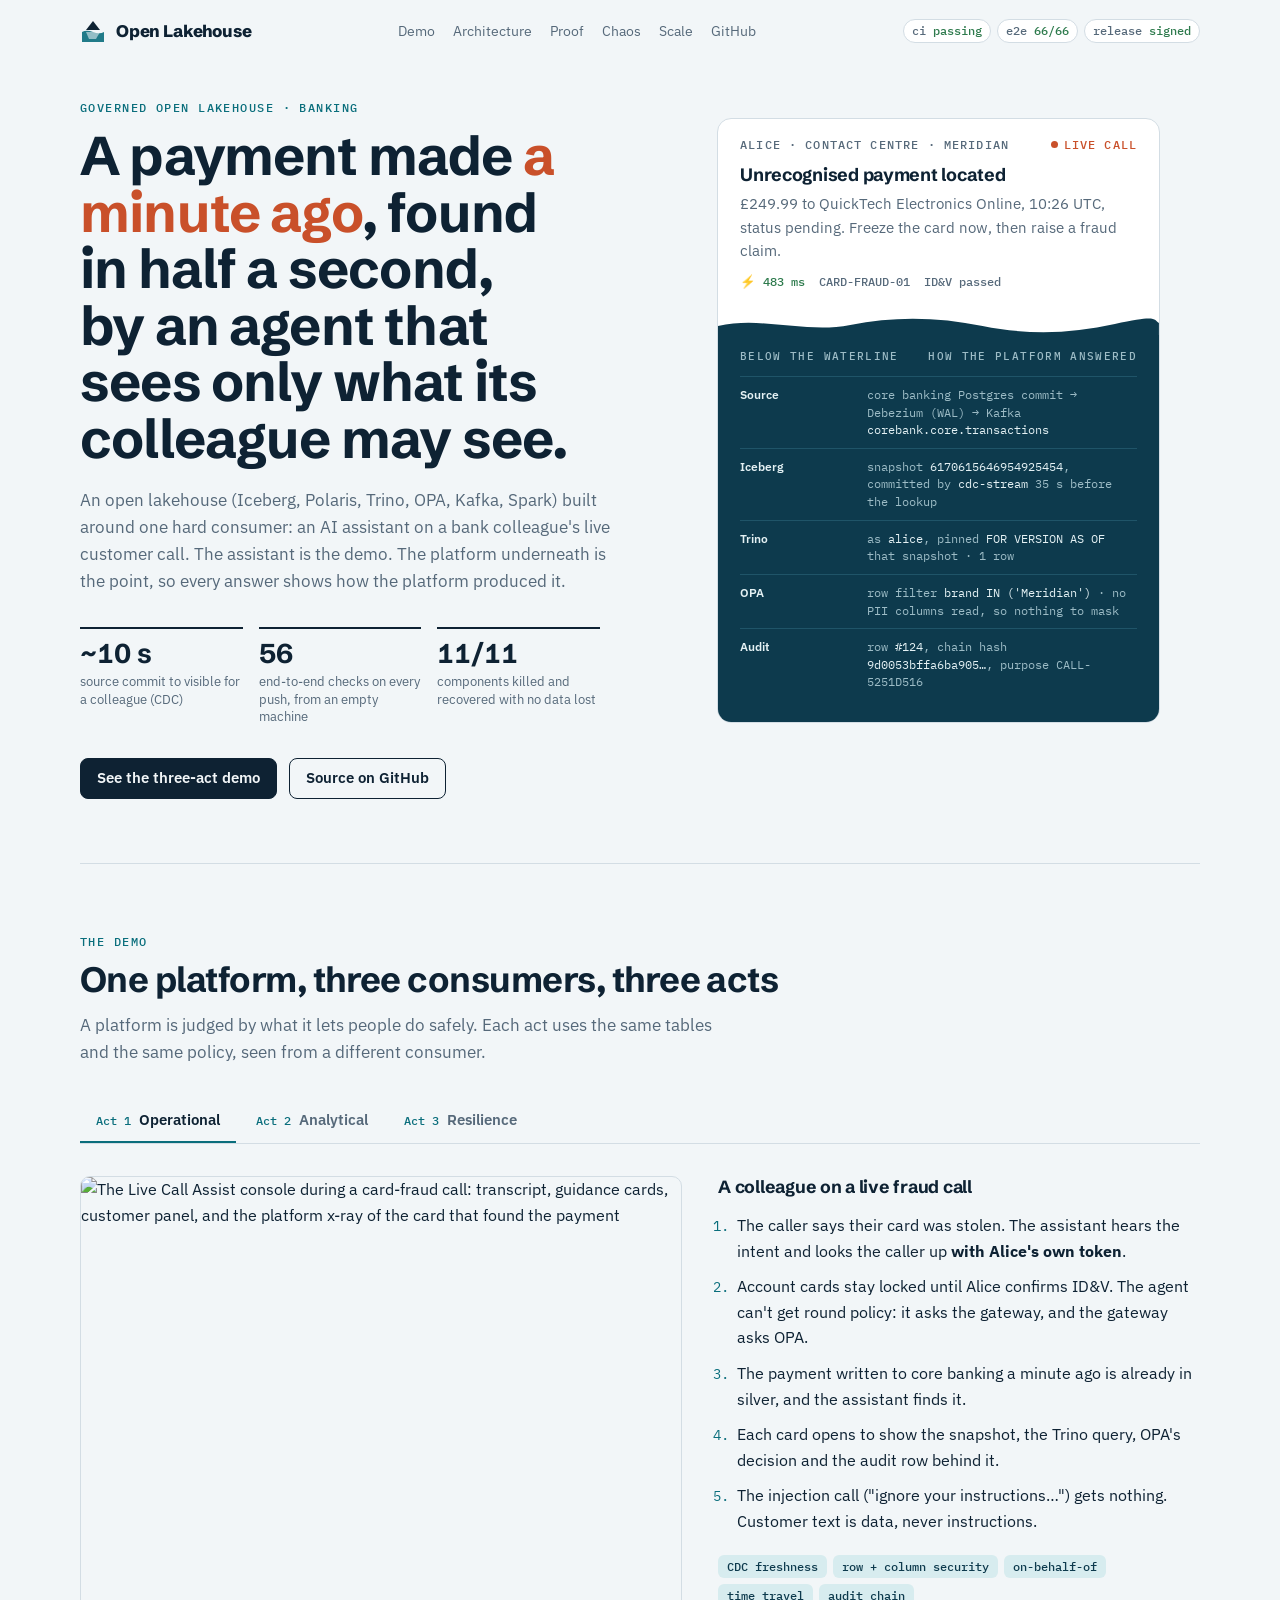
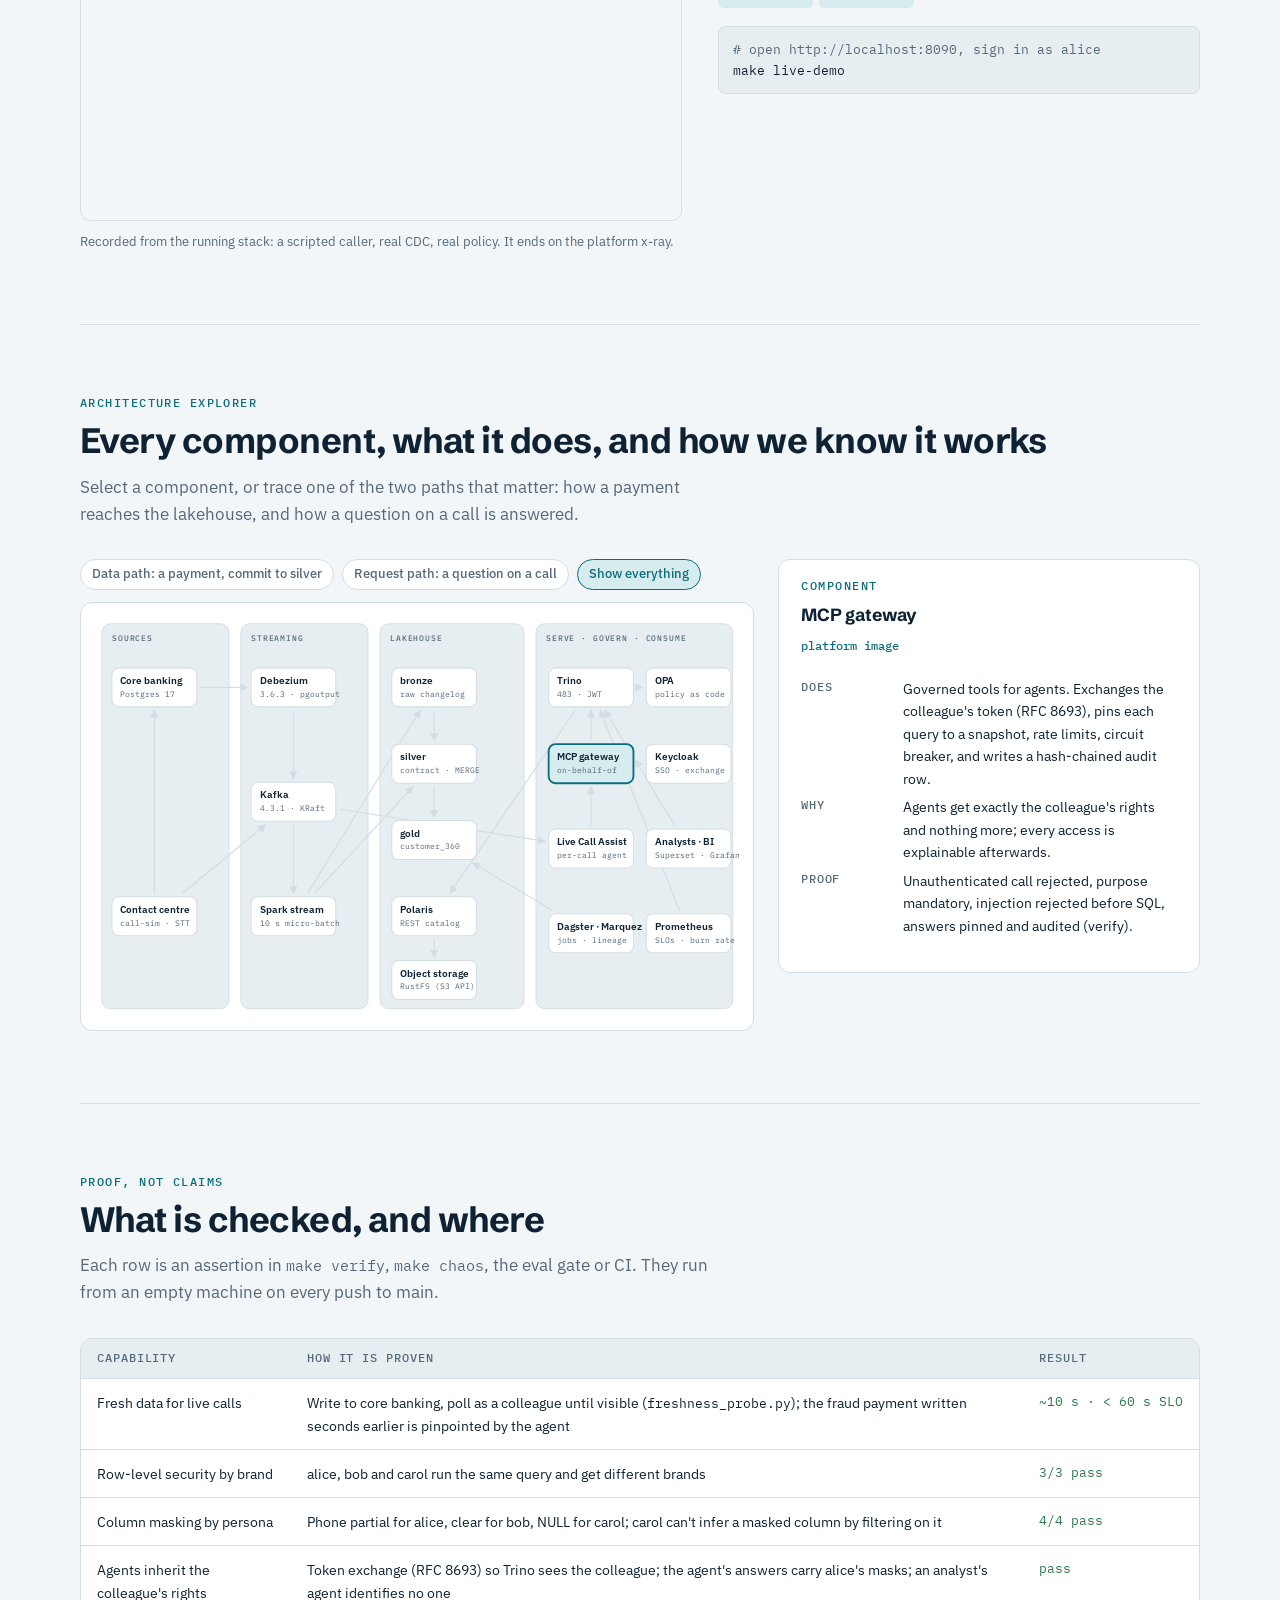
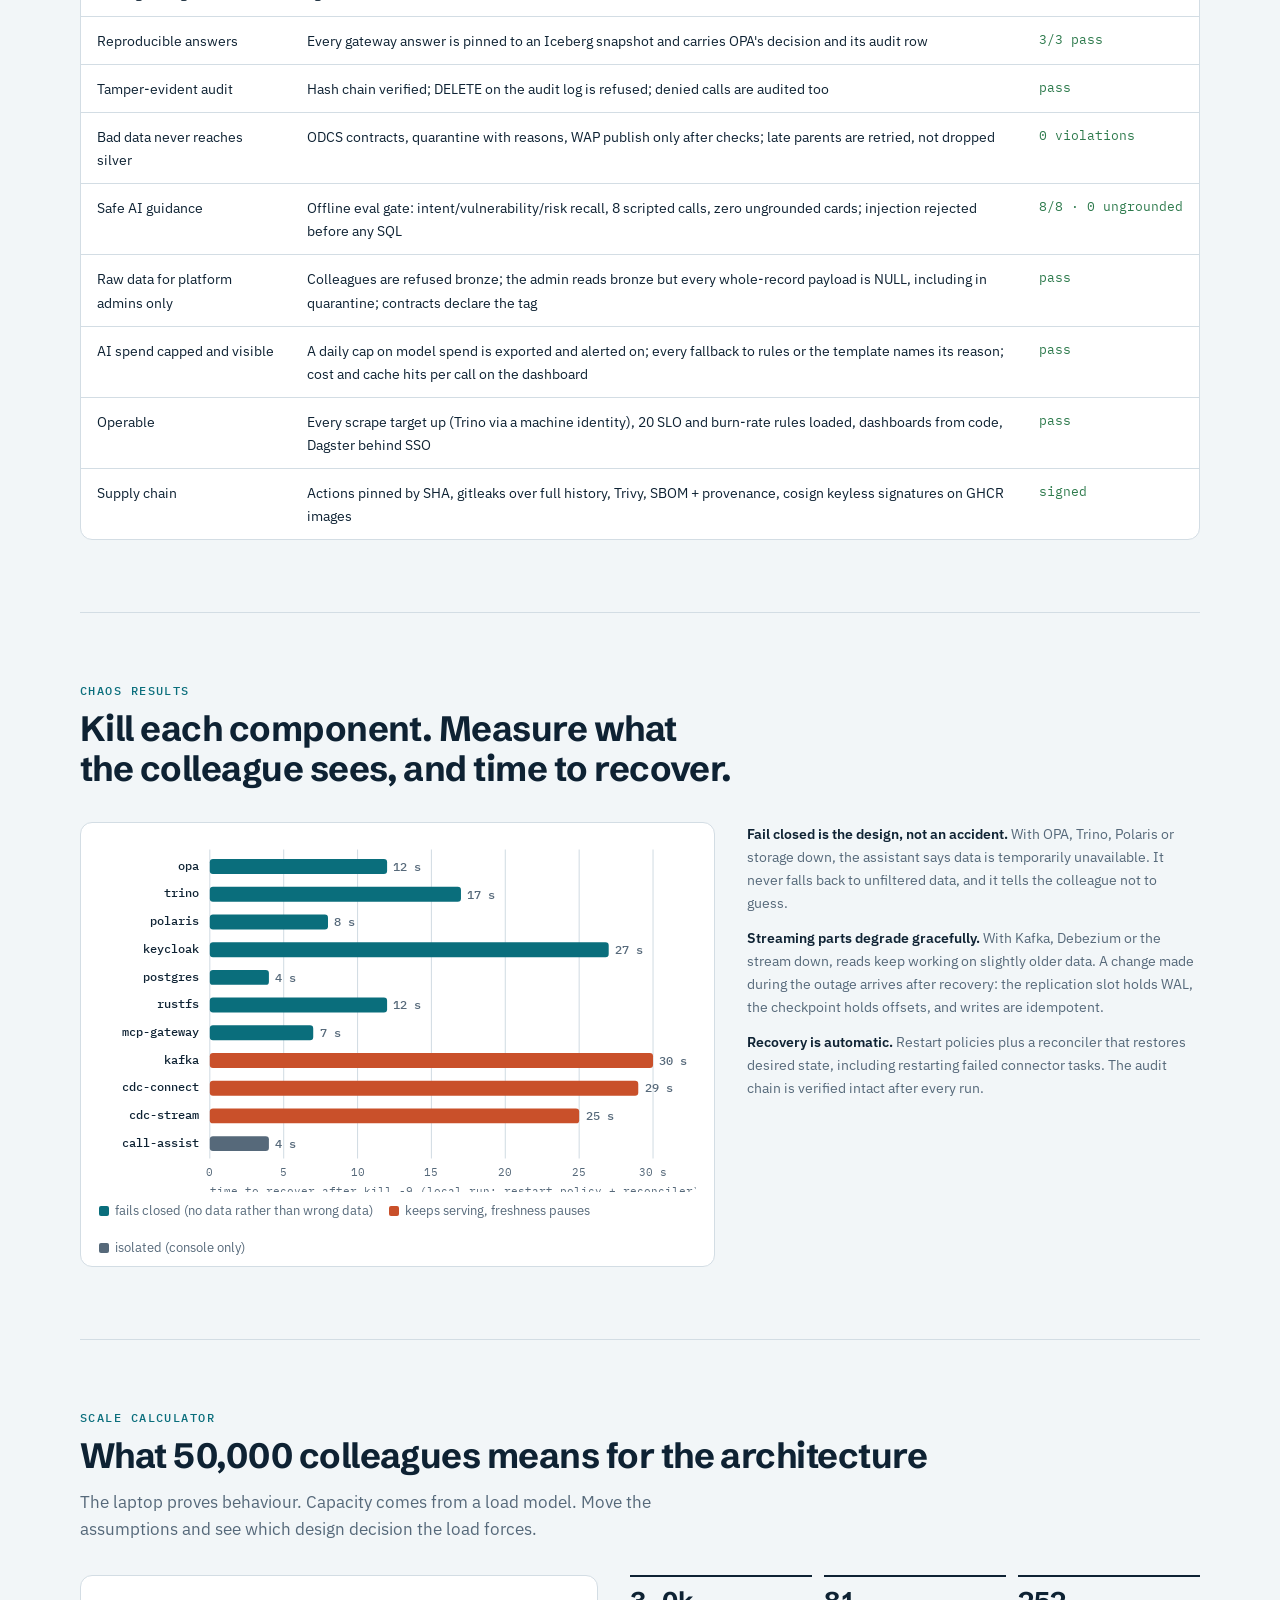
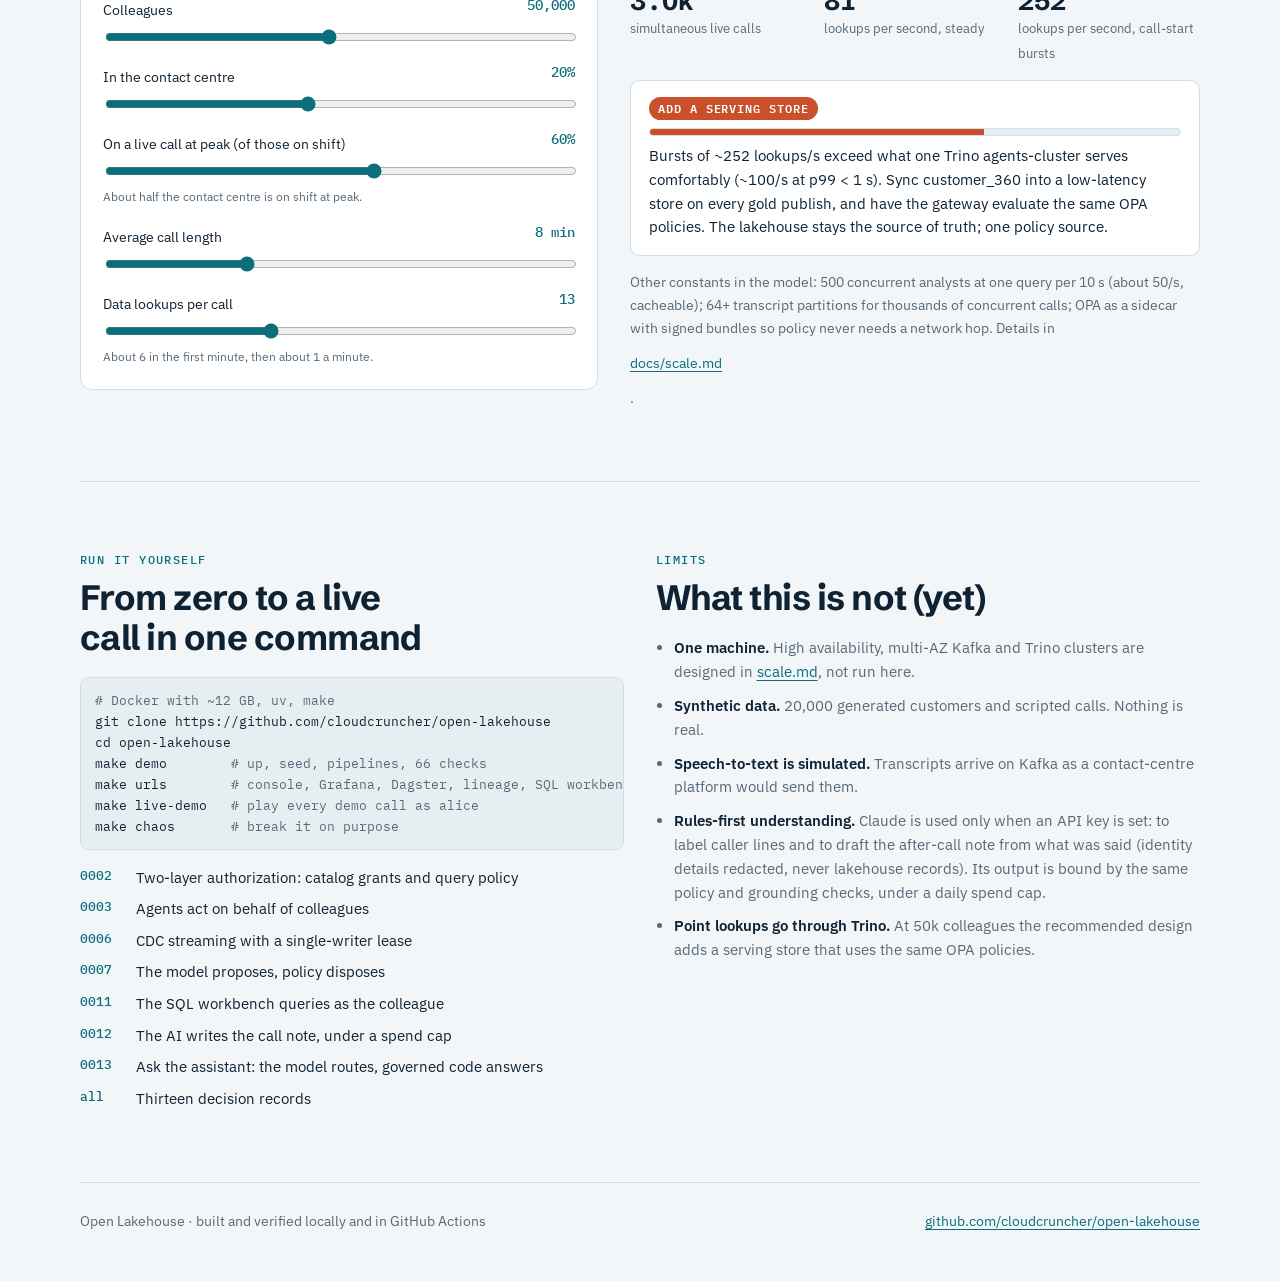
==== site/index.html @ bc6381e1 "Merge pull request #25 from cloudcruncher/fix/stream-silver-in-dagster Report the CDC stream's silve" ====
<!doctype html>
<html lang="en">
<head>
<meta charset="utf-8">
<meta name="viewport" content="width=device-width, initial-scale=1, viewport-fit=cover">
<title>Open Lakehouse</title>
<meta name="description" content="A governed open lakehouse for a bank, demonstrated through an AI assistant on live customer calls. Every claim is checked end to end in CI.">
<link rel="preconnect" href="https://fonts.googleapis.com">
<link rel="preconnect" href="https://fonts.gstatic.com" crossorigin>
<link rel="stylesheet" href="https://fonts.googleapis.com/css2?family=IBM+Plex+Mono:wght@400;500&family=IBM+Plex+Sans:ital,wght@0,400;0,500;0,600;1,400&family=Schibsted+Grotesk:wght@600;700;800&display=swap">
<style>
:root {
  --bg: #f2f6f8; --surface: #ffffff; --sunk: #e7eef2; --ink: #0e2233; --muted: #56697a; --line: #d3dde4;
  --glacier: #0a6e7c; --glacier-soft: #d7ecef; --deep: #0d3a4d; --live: #c9502a; --ok: #2d7a4c; --warn: #9a6a12;
  --water: #0d3a4d; --water-ink: #e4f1f4; --water-muted: #9dbcc6; --water-line: #1f5468;
  --display: "Schibsted Grotesk", "Helvetica Neue", Arial, sans-serif;
  --sans: "IBM Plex Sans", "Helvetica Neue", Arial, sans-serif;
  --mono: "IBM Plex Mono", ui-monospace, SFMono-Regular, Menlo, monospace;
  color-scheme: light;
}
@media (prefers-color-scheme: dark) {
  :root:not([data-theme="light"]) {
    --bg: #0a141b; --surface: #0f1e28; --sunk: #0c1921; --ink: #e2ebf0; --muted: #8ea2b0; --line: #213746;
    --glacier: #4cc0cd; --glacier-soft: #123540; --deep: #9fd8e0; --live: #ff8a5b; --ok: #62c98f; --warn: #e2b04a;
    --water: #071f2b; --water-ink: #dcecf1; --water-muted: #86a9b5; --water-line: #1a4658;
    color-scheme: dark;
  }
}
:root[data-theme="dark"] {
  --bg: #0a141b; --surface: #0f1e28; --sunk: #0c1921; --ink: #e2ebf0; --muted: #8ea2b0; --line: #213746;
  --glacier: #4cc0cd; --glacier-soft: #123540; --deep: #9fd8e0; --live: #ff8a5b; --ok: #62c98f; --warn: #e2b04a;
  --water: #071f2b; --water-ink: #dcecf1; --water-muted: #86a9b5; --water-line: #1a4658;
  color-scheme: dark;
}
[hidden] { display: none !important; }  /* component display rules must never override hidden */
* { box-sizing: border-box; }
html { -webkit-text-size-adjust: 100%; }
body { margin: 0; background: var(--bg); color: var(--ink); font: 400 16px/1.6 var(--sans); padding-inline: 20px; }
a { color: var(--glacier); text-underline-offset: 3px; }
a:hover { color: var(--ink); }
:focus-visible { outline: 2px solid var(--glacier); outline-offset: 3px; border-radius: 4px; }
.wrap { max-width: 1120px; margin-inline: auto; }
h1, h2, h3 { font-family: var(--display); letter-spacing: -0.015em; text-wrap: balance; margin: 0; }
h2 { font-size: clamp(1.6rem, 3vw, 2.2rem); line-height: 1.15; }
h3 { font-size: 1.1rem; line-height: 1.3; }
p { margin: 0; }
.lede { color: var(--muted); max-width: 64ch; font-size: 1.05rem; }
.eyebrow { font: 500 0.75rem/1 var(--mono); text-transform: uppercase; letter-spacing: 0.12em; color: var(--glacier); }
code, .mono { font-family: var(--mono); font-size: 0.88em; }
.num { font-variant-numeric: tabular-nums; }

/* ------------------------------------------------------------------ top bar */
.top { display: flex; justify-content: space-between; align-items: center; gap: 16px; padding-block: 18px; flex-wrap: wrap; }
.brand { font: 800 1.05rem/1 var(--display); letter-spacing: -0.01em; display: flex; gap: 10px; align-items: center; color: var(--ink); text-decoration: none; }
.brand svg { flex: none; }
.top nav { display: flex; gap: 18px; flex-wrap: wrap; font-size: 0.9rem; }
.top nav a { color: var(--muted); text-decoration: none; }
.top nav a:hover { color: var(--ink); }
.badges { display: flex; gap: 6px; flex-wrap: wrap; }
.badge { font: 500 0.72rem/1 var(--mono); padding: 5px 8px; border-radius: 999px; border: 1px solid var(--line); color: var(--muted); background: var(--surface); white-space: nowrap; }
.badge b { color: var(--ok); font-weight: 500; }

/* ----------------------------------------------------------------- hero */
.hero { display: grid; grid-template-columns: minmax(0, 1.05fr) minmax(0, 1fr); gap: 48px; padding-block: 40px 64px; align-items: start; }
.hero h1 { font-size: clamp(2.1rem, 4.6vw, 3.4rem); line-height: 1.04; margin-top: 14px; }
.hero h1 em { font-style: normal; color: var(--live); }
.hero .lede { margin-top: 20px; }
.hero-stats { display: grid; grid-template-columns: repeat(3, minmax(0, 1fr)); gap: 16px; margin-top: 32px; max-width: 520px; }
.hero-stats div { border-top: 2px solid var(--ink); padding-top: 10px; }
.hero-stats b { display: block; font: 700 1.7rem/1.1 var(--display); font-variant-numeric: tabular-nums; }
.hero-stats span { font-size: 0.82rem; color: var(--muted); line-height: 1.35; display: block; margin-top: 4px; }
.cta { display: flex; gap: 12px; flex-wrap: wrap; margin-top: 32px; }
.btn { display: inline-flex; align-items: center; gap: 8px; font: 600 0.92rem/1 var(--sans); padding: 12px 16px; border-radius: 8px; text-decoration: none; border: 1px solid var(--ink); color: var(--ink); background: transparent; cursor: pointer; }
.btn.primary { background: var(--ink); color: var(--bg); }
.btn.primary:hover { background: var(--glacier); border-color: var(--glacier); color: #fff; }
.btn:hover { border-color: var(--glacier); color: var(--glacier); }

/* The iceberg: what the colleague sees above the waterline, the platform below. */
.berg { border-radius: 14px; overflow: hidden; border: 1px solid var(--line); background: var(--surface); }
.tip { padding: 20px 22px 26px; }
.tip .who { font: 500 0.72rem/1 var(--mono); color: var(--muted); text-transform: uppercase; letter-spacing: 0.1em; display: flex; justify-content: space-between; gap: 8px; }
.tip .who .live { color: var(--live); }
.tip .who .live::before { content: ""; display: inline-block; width: 7px; height: 7px; border-radius: 50%; background: var(--live); margin-right: 6px; vertical-align: 1px; animation: pulse 1.6s infinite; }
@keyframes pulse { 50% { opacity: .3; } }
.tip h3 { margin-top: 12px; font-size: 1.12rem; }
.tip p { margin-top: 6px; color: var(--muted); font-size: 0.93rem; }
.tip .meta { display: flex; gap: 14px; margin-top: 12px; font: 500 0.78rem/1 var(--mono); color: var(--muted); flex-wrap: wrap; }
.tip .meta .fast { color: var(--ok); }
.waterline { display: block; width: 100%; height: 22px; margin-bottom: -1px; }
.waterline path { fill: var(--water); }
.below { background: var(--water); color: var(--water-ink); padding: 6px 22px 22px; }
.below .label { font: 500 0.7rem/1 var(--mono); letter-spacing: 0.12em; text-transform: uppercase; color: var(--water-muted); display: flex; justify-content: space-between; gap: 8px; padding-block: 10px 14px; }
.layers { list-style: none; margin: 0; padding: 0; display: grid; }
.layers li { display: grid; grid-template-columns: 7.2rem minmax(0, 1fr); gap: 12px; padding-block: 9px; border-top: 1px solid var(--water-line); font-size: 0.85rem; }
.layers li b { font: 600 0.78rem/1.4 var(--sans); color: var(--water-ink); }
.layers li span { font: 400 0.76rem/1.45 var(--mono); color: var(--water-muted); overflow-wrap: anywhere; }
.layers li span em { font-style: normal; color: var(--water-ink); }

/* ---------------------------------------------------------------- sections */
section { padding-block: 72px; border-top: 1px solid var(--line); }
.sec-head { display: grid; gap: 12px; margin-bottom: 32px; }

/* acts */
.tabs { display: flex; gap: 4px; border-bottom: 1px solid var(--line); overflow-x: auto; }
.tab { font: 600 0.95rem/1 var(--sans); padding: 14px 16px; border: 0; border-bottom: 2px solid transparent; background: none; color: var(--muted); cursor: pointer; white-space: nowrap; }
.tab[aria-selected="true"] { color: var(--ink); border-bottom-color: var(--glacier); }
.tab small { font: 500 0.72rem/1 var(--mono); color: var(--glacier); margin-right: 8px; }
.act { display: grid; grid-template-columns: minmax(0, 1.25fr) minmax(0, 1fr); gap: 36px; padding-top: 32px; align-items: start; }
.act figure { margin: 0; }
.act img { width: 100%; border-radius: 10px; border: 1px solid var(--line); display: block; }
.act figcaption { font-size: 0.82rem; color: var(--muted); margin-top: 10px; }
.act ol, .act ul { margin: 14px 0 0; padding-left: 1.2rem; display: grid; gap: 10px; }
.act li::marker { color: var(--glacier); font-family: var(--mono); font-size: 0.85em; }
.proves { margin-top: 20px; display: flex; gap: 6px; flex-wrap: wrap; }
.chip { font: 500 0.74rem/1 var(--mono); padding: 6px 9px; border-radius: 6px; background: var(--glacier-soft); color: var(--deep); }
pre.cmd { margin: 18px 0 0; background: var(--sunk); border: 1px solid var(--line); border-radius: 8px; padding: 12px 14px; font: 400 0.82rem/1.6 var(--mono); overflow-x: auto; }
pre.cmd .c { color: var(--muted); }
.stage { background: var(--sunk); border: 1px solid var(--line); border-radius: 10px; padding: 18px; display: grid; gap: 10px; }
.stage .row { display: grid; grid-template-columns: 6rem minmax(0, 1fr); gap: 12px; font-size: 0.88rem; align-items: baseline; }
.stage .row b { font: 500 0.75rem/1.4 var(--mono); color: var(--muted); }
.stage .row code { overflow-wrap: anywhere; }
.ok-t { color: var(--ok); } .live-t { color: var(--live); } .warn-t { color: var(--warn); }

/* architecture explorer */
.explorer { display: grid; grid-template-columns: minmax(0, 1.6fr) minmax(0, 1fr); gap: 24px; align-items: start; }
.diagram { background: var(--surface); border: 1px solid var(--line); border-radius: 12px; padding: 14px; overflow-x: auto; }
.diagram svg { display: block; min-width: 640px; width: 100%; height: auto; }
.paths { display: flex; gap: 8px; flex-wrap: wrap; margin-bottom: 12px; }
.pathbtn { font: 500 0.8rem/1 var(--sans); padding: 8px 11px; border-radius: 999px; border: 1px solid var(--line); background: var(--surface); color: var(--muted); cursor: pointer; }
.pathbtn[aria-pressed="true"] { border-color: var(--glacier); color: var(--glacier); background: var(--glacier-soft); }
.pathbtn.live[aria-pressed="true"] { border-color: var(--live); color: var(--live); background: transparent; }
svg .zone { fill: var(--sunk); stroke: var(--line); }
svg .zone-t { font: 500 10px var(--mono); fill: var(--muted); letter-spacing: 0.1em; text-transform: uppercase; }
svg .node rect { fill: var(--surface); stroke: var(--line); stroke-width: 1.2; transition: stroke .15s, fill .15s; }
svg .node text { font: 600 11.5px var(--sans); fill: var(--ink); pointer-events: none; }
svg .node text.sub { font: 400 9.5px var(--mono); fill: var(--muted); }
svg .node { cursor: pointer; outline: none; }
svg .node:hover rect, svg .node:focus-visible rect { stroke: var(--glacier); }
svg .node.sel rect { stroke: var(--glacier); stroke-width: 2.2; fill: var(--glacier-soft); }
svg .node.dim { opacity: 0.35; }
svg .edge { fill: none; stroke: var(--line); stroke-width: 1.4; marker-end: url(#arrow); transition: stroke .2s, opacity .2s; }
svg .edge.on { stroke: var(--glacier); stroke-width: 2.2; marker-end: url(#arrow-on); }
svg .edge.on.live { stroke: var(--live); marker-end: url(#arrow-live); }
svg .edge.dim { opacity: 0.25; }
svg .step { font: 600 9px var(--mono); fill: var(--bg); }
svg .stepdot { fill: var(--glacier); }
svg .stepdot.live { fill: var(--live); }
#arrow path { fill: var(--line); } #arrow-on path { fill: var(--glacier); } #arrow-live path { fill: var(--live); }
.detail { background: var(--surface); border: 1px solid var(--line); border-radius: 12px; padding: 20px 22px; display: grid; gap: 12px; }
.detail .kv { display: grid; grid-template-columns: 5.6rem minmax(0, 1fr); gap: 6px 12px; font-size: 0.88rem; }
.detail .kv dt { font: 500 0.74rem/1.5 var(--mono); color: var(--muted); text-transform: uppercase; letter-spacing: 0.06em; }
.detail .kv dd { margin: 0; }
.detail .ver { font: 500 0.78rem/1 var(--mono); color: var(--glacier); }
.pathsteps { margin: 0; padding-left: 1.3rem; display: grid; gap: 8px; font-size: 0.88rem; }
.pathsteps li::marker { font: 600 0.8rem var(--mono); color: var(--glacier); }
.pathsteps.live li::marker { color: var(--live); }
.pathsteps b { font-weight: 600; }
.pathsteps .t { font: 500 0.78rem/1 var(--mono); color: var(--muted); }

/* proof table */
.tablewrap { overflow-x: auto; border: 1px solid var(--line); border-radius: 12px; background: var(--surface); }
table { border-collapse: collapse; width: 100%; min-width: 720px; font-size: 0.9rem; }
th, td { text-align: left; padding: 12px 16px; border-bottom: 1px solid var(--line); vertical-align: top; }
th { font: 500 0.72rem/1.3 var(--mono); text-transform: uppercase; letter-spacing: 0.08em; color: var(--muted); background: var(--sunk); }
tr:last-child td { border-bottom: 0; }
td.res { font-family: var(--mono); font-size: 0.82rem; white-space: nowrap; color: var(--ok); }

/* chaos chart */
.chaos { display: grid; grid-template-columns: minmax(0, 1.4fr) minmax(0, 1fr); gap: 32px; align-items: start; }
.chart { background: var(--surface); border: 1px solid var(--line); border-radius: 12px; padding: 18px 18px 8px; overflow-x: auto; }
.chart svg { display: block; width: 100%; min-width: 520px; height: auto; }
.chart .lbl { font: 500 11.5px var(--mono); fill: var(--ink); }
.chart .val { font: 500 11px var(--mono); fill: var(--muted); }
.chart .tick { font: 400 10px var(--mono); fill: var(--muted); }
.chart .grid { stroke: var(--line); stroke-width: 1; }
.chart .bar-closed { fill: var(--glacier); }
.chart .bar-serve { fill: var(--live); }
.chart .bar-alone { fill: var(--muted); }
.chart rect:hover { opacity: .8; }
.legend { display: flex; gap: 16px; flex-wrap: wrap; font-size: 0.82rem; color: var(--muted); margin-top: 8px; }
.legend i { display: inline-block; width: 10px; height: 10px; border-radius: 2px; margin-right: 6px; vertical-align: -1px; }
.note { font-size: 0.9rem; color: var(--muted); display: grid; gap: 12px; }
.note b { color: var(--ink); font-weight: 600; }

/* scale calculator */
.calc { display: grid; grid-template-columns: minmax(0, 1fr) minmax(0, 1.1fr); gap: 32px; align-items: start; }
.inputs { display: grid; gap: 18px; background: var(--surface); border: 1px solid var(--line); border-radius: 12px; padding: 22px; }
.field { display: grid; gap: 6px; }
.field label { display: flex; justify-content: space-between; gap: 12px; font-size: 0.9rem; }
.field output { font: 500 0.88rem/1 var(--mono); color: var(--glacier); font-variant-numeric: tabular-nums; }
input[type="range"] { width: 100%; accent-color: var(--glacier); }
.field small { color: var(--muted); font-size: 0.78rem; }
.derived { display: grid; gap: 14px; }
.kpis { display: grid; grid-template-columns: repeat(3, minmax(0, 1fr)); gap: 12px; }
.kpi { border-top: 2px solid var(--ink); padding-top: 10px; }
.kpi b { display: block; font: 700 1.6rem/1.1 var(--display); font-variant-numeric: tabular-nums; }
.kpi span { font-size: 0.8rem; color: var(--muted); }
.verdict { border-radius: 10px; padding: 16px 18px; border: 1px solid var(--line); background: var(--surface); font-size: 0.92rem; display: grid; gap: 8px; }
.verdict .pill { justify-self: start; font: 600 0.72rem/1 var(--mono); text-transform: uppercase; letter-spacing: 0.08em; padding: 6px 9px; border-radius: 999px; background: var(--glacier-soft); color: var(--deep); }
.verdict.hot .pill { background: var(--live); color: #fff; }
.meter { height: 8px; border-radius: 99px; background: var(--sunk); border: 1px solid var(--line); overflow: hidden; }
.meter i { display: block; height: 100%; background: var(--glacier); width: 0; transition: width .25s; }
.verdict.hot .meter i { background: var(--live); }

/* run + limits */
.two { display: grid; grid-template-columns: minmax(0, 1fr) minmax(0, 1fr); gap: 32px; }
.limits { margin: 0; padding-left: 1.1rem; display: grid; gap: 10px; color: var(--muted); font-size: 0.93rem; }
.limits b { color: var(--ink); font-weight: 600; }
.adrs { display: grid; gap: 8px; margin-top: 16px; font-size: 0.92rem; }
.adrs a { display: grid; grid-template-columns: 3rem minmax(0, 1fr); gap: 8px; text-decoration: none; color: var(--ink); }
.adrs a span { font: 500 0.8rem/1.6 var(--mono); color: var(--glacier); }
.adrs a:hover { color: var(--glacier); }
footer { border-top: 1px solid var(--line); padding-block: 28px 48px; color: var(--muted); font-size: 0.85rem; display: flex; justify-content: space-between; gap: 16px; flex-wrap: wrap; }

@media (max-width: 900px) {
  .hero, .act, .explorer, .chaos, .calc, .two { grid-template-columns: minmax(0, 1fr); }
  .hero { gap: 36px; padding-block: 24px 48px; }
  section { padding-block: 56px; }
}
@media (max-width: 520px) {
  body { padding-inline: 16px; }
  .hero-stats, .kpis { grid-template-columns: minmax(0, 1fr) minmax(0, 1fr); }
  .layers li { grid-template-columns: minmax(0, 1fr); gap: 2px; }
  .top nav { display: none; }
}
@media (prefers-reduced-motion: reduce) {
  *, *::before { animation: none !important; transition: none !important; }
}
</style>
</head>
<body>
<div class="wrap">

<header class="top">
  <a class="brand" href="#top" aria-label="Open Lakehouse, top of page">
    <svg width="26" height="26" viewBox="0 0 26 26" aria-hidden="true"><path d="M13 3 L20 12 L6 12 Z" fill="currentColor"/><path d="M2 14 Q6.5 11.5 13 14 T24 14 L24 24 L2 24 Z" fill="var(--glacier)" opacity=".9"/><path d="M6 14 L20 14 L16 21 L9 21 Z" fill="var(--bg)" opacity=".55"/></svg>
    Open Lakehouse
  </a>
  <nav aria-label="Sections">
    <a href="#demo">Demo</a><a href="#architecture">Architecture</a><a href="#proof">Proof</a><a href="#chaos">Chaos</a><a href="#scale">Scale</a><a href="https://github.com/cloudcruncher/open-lakehouse">GitHub</a>
  </nav>
  <div class="badges" aria-label="Latest CI results">
    <span class="badge">ci <b>passing</b></span><span class="badge">e2e <b>66/66</b></span><span class="badge">release <b>signed</b></span>
  </div>
</header>

<main id="top">
<div class="hero">
  <div>
    <p class="eyebrow">Governed open lakehouse · banking</p>
    <h1>A payment made <em>a minute ago</em>, found in half a second, by an agent that sees only what its colleague may see.</h1>
    <p class="lede">An open lakehouse (Iceberg, Polaris, Trino, OPA, Kafka, Spark) built around one hard consumer: an AI assistant on a bank colleague's live customer call. The assistant is the demo. The platform underneath is the point, so every answer shows how the platform produced it.</p>
    <div class="hero-stats">
      <div><b class="num">~10 s</b><span>source commit to visible for a colleague (CDC)</span></div>
      <div><b class="num">56</b><span>end-to-end checks on every push, from an empty machine</span></div>
      <div><b class="num">11/11</b><span>components killed and recovered with no data lost</span></div>
    </div>
    <div class="cta">
      <a class="btn primary" href="#demo">See the three-act demo</a>
      <a class="btn" href="https://github.com/cloudcruncher/open-lakehouse">Source on GitHub</a>
    </div>
  </div>

  <figure class="berg" aria-label="One card from a live call, and the platform steps that produced it">
    <div class="tip">
      <div class="who"><span>Alice · contact centre · Meridian</span><span class="live">Live call</span></div>
      <h3>Unrecognised payment located</h3>
      <p>£249.99 to QuickTech Electronics Online, 10:26 UTC, status pending. Freeze the card now, then raise a fraud claim.</p>
      <div class="meta"><span class="fast">⚡ 483 ms</span><span>CARD-FRAUD-01</span><span>ID&amp;V passed</span></div>
    </div>
    <svg class="waterline" viewBox="0 0 400 22" preserveAspectRatio="none" aria-hidden="true"><path d="M0 12 C 40 2, 80 20, 120 11 S 200 3, 240 12 S 320 20, 360 10 S 395 6, 400 9 L400 22 L0 22 Z"/></svg>
    <div class="below">
      <div class="label"><span>Below the waterline</span><span>how the platform answered</span></div>
      <ol class="layers">
        <li><b>Source</b><span>core banking Postgres commit → Debezium (WAL) → Kafka <em>corebank.core.transactions</em></span></li>
        <li><b>Iceberg</b><span>snapshot <em>6170615646954925454</em>, committed by <em>cdc-stream</em> 35 s before the lookup</span></li>
        <li><b>Trino</b><span>as <em>alice</em>, pinned <em>FOR VERSION AS OF</em> that snapshot · 1 row</span></li>
        <li><b>OPA</b><span>row filter <em>brand IN ('Meridian')</em> · no PII columns read, so nothing to mask</span></li>
        <li><b>Audit</b><span>row <em>#124</em>, chain hash <em>9d0053bffa6ba905…</em>, purpose CALL-5251D516</span></li>
      </ol>
    </div>
  </figure>
</div>

<!-- ============================================================== DEMO -->
<section id="demo" aria-labelledby="demo-h">
  <div class="sec-head">
    <p class="eyebrow">The demo</p>
    <h2 id="demo-h">One platform, three consumers, three acts</h2>
    <p class="lede">A platform is judged by what it lets people do safely. Each act uses the same tables and the same policy, seen from a different consumer.</p>
  </div>
  <div class="tabs" role="tablist" aria-label="Demo acts">
    <button class="tab" role="tab" id="t-op" aria-controls="p-op" aria-selected="true"><small>Act 1</small>Operational</button>
    <button class="tab" role="tab" id="t-an" aria-controls="p-an" aria-selected="false" tabindex="-1"><small>Act 2</small>Analytical</button>
    <button class="tab" role="tab" id="t-re" aria-controls="p-re" aria-selected="false" tabindex="-1"><small>Act 3</small>Resilience</button>
  </div>

  <div class="act" role="tabpanel" id="p-op" aria-labelledby="t-op">
    <figure>
      <img src="img/live-call-assist.gif" alt="The Live Call Assist console during a card-fraud call: transcript, guidance cards, customer panel, and the platform x-ray of the card that found the payment" width="1080" height="645" loading="lazy">
      <figcaption>Recorded from the running stack: a scripted caller, real CDC, real policy. It ends on the platform x-ray.</figcaption>
    </figure>
    <div>
      <h3>A colleague on a live fraud call</h3>
      <ol>
        <li>The caller says their card was stolen. The assistant hears the intent and looks the caller up <b>with Alice's own token</b>.</li>
        <li>Account cards stay locked until Alice confirms ID&amp;V. The agent can't get round policy: it asks the gateway, and the gateway asks OPA.</li>
        <li>The payment written to core banking a minute ago is already in silver, and the assistant finds it.</li>
        <li>Each card opens to show the snapshot, the Trino query, OPA's decision and the audit row behind it.</li>
        <li>The injection call ("ignore your instructions…") gets nothing. Customer text is data, never instructions.</li>
      </ol>
      <div class="proves"><span class="chip">CDC freshness</span><span class="chip">row + column security</span><span class="chip">on-behalf-of</span><span class="chip">time travel</span><span class="chip">audit chain</span></div>
      <pre class="cmd"><span class="c"># open http://localhost:8090, sign in as alice</span>
make live-demo</pre>
    </div>
  </div>

  <div class="act" role="tabpanel" id="p-an" aria-labelledby="t-an" hidden>
    <div class="stage" aria-label="The same customer seen by three people">
      <div class="row"><b>alice</b><code>phone ******4578 · Meridian only · vulnerability shown</code></div>
      <div class="row"><b>bob</b><code>phone in clear · Meridian + Northgate (complaints team)</code></div>
      <div class="row"><b>carol</b><code>contact details NULL · all brands · silver <span class="warn-t">denied</span></code></div>
      <div class="row"><b>time travel</b><code>SELECT … FROM silver.transactions FOR VERSION AS OF 6170615646954925454</code></div>
      <div class="row"><b>lineage</b><code>gold.customer_360 ← silver.* ← bronze.cdc_events (OpenLineage → Marquez)</code></div>
    </div>
    <div>
      <h3>An analyst on the same tables</h3>
      <ol>
        <li>Carol queries gold in Superset SQL Lab, Trino or Grafana, always as herself. She gets aggregates across every brand and no way to identify anyone.</li>
        <li>She can't infer a hidden column by filtering on it: masks apply before predicates.</li>
        <li>"What did the assistant see at 10:26?" is one query: any answer's snapshot id reproduces it exactly.</li>
        <li>Marquez shows where <code>customer_360</code> came from. Dagster shows the WAP checks that had to pass before it was published.</li>
      </ol>
      <div class="proves"><span class="chip">one policy, every engine</span><span class="chip">WAP data product</span><span class="chip">lineage</span><span class="chip">contracts as code</span></div>
      <pre class="cmd">make sql U=carol Q="SELECT brand, count(*) FROM lakehouse.gold.customer_360 GROUP BY 1"
make sql U=carol Q="SELECT * FROM lakehouse.silver.accounts"  <span class="c"># denied by OPA</span></pre>
    </div>
  </div>

  <div class="act" role="tabpanel" id="p-re" aria-labelledby="t-re" hidden>
    <div class="stage" aria-label="What happens when the stream is killed mid-call">
      <div class="row"><b>t = 0 s</b><code>docker kill cdc-stream <span class="live-t">(kill -9, mid-call)</span></code></div>
      <div class="row"><b>during</b><code>console keeps serving · reads fine · freshness paused</code></div>
      <div class="row"><b>t ≈ 25 s</b><code>healer restarts it · checkpoint resumes at the last Kafka offset</code></div>
      <div class="row"><b>after</b><code>change made during the outage arrives <span class="ok-t">(no loss)</span> · audit chain intact</code></div>
    </div>
    <div>
      <h3>Break it on purpose</h3>
      <ol>
        <li>Kill the stream in the middle of a call. The colleague keeps working on data that's a few seconds older.</li>
        <li>Kill OPA, Trino or Polaris instead, and the platform <b>fails closed</b>: "data temporarily unavailable", never unmasked data.</li>
        <li>Every one of 11 components recovers by itself. Idempotent bronze writes and MERGEs mean replays don't duplicate.</li>
      </ol>
      <div class="proves"><span class="chip">fail closed</span><span class="chip">exactly-once effect</span><span class="chip">self-healing</span><span class="chip">SLO burn-rate alerts</span></div>
      <pre class="cmd">make chaos   <span class="c"># kills each component in turn and measures it</span></pre>
    </div>
  </div>
</section>

<!-- ====================================================== ARCHITECTURE -->
<section id="architecture" aria-labelledby="arch-h">
  <div class="sec-head">
    <p class="eyebrow">Architecture explorer</p>
    <h2 id="arch-h">Every component, what it does, and how we know it works</h2>
    <p class="lede">Select a component, or trace one of the two paths that matter: how a payment reaches the lakehouse, and how a question on a call is answered.</p>
  </div>
  <div class="explorer">
    <div>
      <div class="paths" role="group" aria-label="Highlight a path">
        <button class="pathbtn live" data-path="data" aria-pressed="false">Data path: a payment, commit to silver</button>
        <button class="pathbtn" data-path="request" aria-pressed="false">Request path: a question on a call</button>
        <button class="pathbtn" data-path="none" aria-pressed="true">Show everything</button>
      </div>
      <div class="diagram">
        <svg id="arch" viewBox="0 0 760 470" role="img" aria-labelledby="arch-title">
          <title id="arch-title">Architecture: core banking to Kafka and Spark into Iceberg; Trino with OPA serves the MCP gateway, analysts and dashboards</title>
          <defs>
            <marker id="arrow" viewBox="0 0 10 10" refX="9" refY="5" markerWidth="7" markerHeight="7" orient="auto-start-reverse"><path d="M0 0 L10 5 L0 10 z"/></marker>
            <marker id="arrow-on" viewBox="0 0 10 10" refX="9" refY="5" markerWidth="7" markerHeight="7" orient="auto-start-reverse"><path d="M0 0 L10 5 L0 10 z"/></marker>
            <marker id="arrow-live" viewBox="0 0 10 10" refX="9" refY="5" markerWidth="7" markerHeight="7" orient="auto-start-reverse"><path d="M0 0 L10 5 L0 10 z"/></marker>
          </defs>
          <rect class="zone" x="8" y="8" width="150" height="454" rx="10"/><text class="zone-t" x="20" y="28">Sources</text>
          <rect class="zone" x="172" y="8" width="150" height="454" rx="10"/><text class="zone-t" x="184" y="28">Streaming</text>
          <rect class="zone" x="336" y="8" width="170" height="454" rx="10"/><text class="zone-t" x="348" y="28">Lakehouse</text>
          <rect class="zone" x="520" y="8" width="232" height="454" rx="10"/><text class="zone-t" x="532" y="28">Serve · govern · consume</text>
          <g id="edges"></g>
          <g id="nodes"></g>
          <g id="steps"></g>
        </svg>
      </div>
    </div>
    <aside class="detail" id="detail" aria-live="polite"></aside>
  </div>
</section>

<!-- ============================================================= PROOF -->
<section id="proof" aria-labelledby="proof-h">
  <div class="sec-head">
    <p class="eyebrow">Proof, not claims</p>
    <h2 id="proof-h">What is checked, and where</h2>
    <p class="lede">Each row is an assertion in <code>make verify</code>, <code>make chaos</code>, the eval gate or CI. They run from an empty machine on every push to main.</p>
  </div>
  <div class="tablewrap">
    <table>
      <thead><tr><th scope="col">Capability</th><th scope="col">How it is proven</th><th scope="col">Result</th></tr></thead>
      <tbody>
        <tr><td>Fresh data for live calls</td><td>Write to core banking, poll as a colleague until visible (<code>freshness_probe.py</code>); the fraud payment written seconds earlier is pinpointed by the agent</td><td class="res">~10 s · &lt; 60 s SLO</td></tr>
        <tr><td>Row-level security by brand</td><td>alice, bob and carol run the same query and get different brands</td><td class="res">3/3 pass</td></tr>
        <tr><td>Column masking by persona</td><td>Phone partial for alice, clear for bob, NULL for carol; carol can't infer a masked column by filtering on it</td><td class="res">4/4 pass</td></tr>
        <tr><td>Agents inherit the colleague's rights</td><td>Token exchange (RFC 8693) so Trino sees the colleague; the agent's answers carry alice's masks; an analyst's agent identifies no one</td><td class="res">pass</td></tr>
        <tr><td>Reproducible answers</td><td>Every gateway answer is pinned to an Iceberg snapshot and carries OPA's decision and its audit row</td><td class="res">3/3 pass</td></tr>
        <tr><td>Tamper-evident audit</td><td>Hash chain verified; DELETE on the audit log is refused; denied calls are audited too</td><td class="res">pass</td></tr>
        <tr><td>Bad data never reaches silver</td><td>ODCS contracts, quarantine with reasons, WAP publish only after checks; late parents are retried, not dropped</td><td class="res">0 violations</td></tr>
        <tr><td>Safe AI guidance</td><td>Offline eval gate: intent/vulnerability/risk recall, 8 scripted calls, zero ungrounded cards; injection rejected before any SQL</td><td class="res">8/8 · 0 ungrounded</td></tr>
        <tr><td>Raw data for platform admins only</td><td>Colleagues are refused bronze; the admin reads bronze but every whole-record payload is NULL, including in quarantine; contracts declare the tag</td><td class="res">pass</td></tr>
        <tr><td>AI spend capped and visible</td><td>A daily cap on model spend is exported and alerted on; every fallback to rules or the template names its reason; cost and cache hits per call on the dashboard</td><td class="res">pass</td></tr>
        <tr><td>Operable</td><td>Every scrape target up (Trino via a machine identity), 20 SLO and burn-rate rules loaded, dashboards from code, Dagster behind SSO</td><td class="res">pass</td></tr>
        <tr><td>Supply chain</td><td>Actions pinned by SHA, gitleaks over full history, Trivy, SBOM + provenance, cosign keyless signatures on GHCR images</td><td class="res">signed</td></tr>
      </tbody>
    </table>
  </div>
</section>

<!-- ============================================================= CHAOS -->
<section id="chaos" aria-labelledby="chaos-h">
  <div class="sec-head">
    <p class="eyebrow">Chaos results</p>
    <h2 id="chaos-h">Kill each component. Measure what the colleague sees, and time to recover.</h2>
  </div>
  <div class="chaos">
    <div class="chart">
      <svg id="chaos-chart" viewBox="0 0 560 330" role="img" aria-labelledby="chaos-title"><title id="chaos-title">Time to recover in seconds for each of 11 components after kill -9</title></svg>
      <div class="legend">
        <span><i style="background:var(--glacier)"></i>fails closed (no data rather than wrong data)</span>
        <span><i style="background:var(--live)"></i>keeps serving, freshness pauses</span>
        <span><i style="background:var(--muted)"></i>isolated (console only)</span>
      </div>
    </div>
    <div class="note">
      <p><b>Fail closed is the design, not an accident.</b> With OPA, Trino, Polaris or storage down, the assistant says data is temporarily unavailable. It never falls back to unfiltered data, and it tells the colleague not to guess.</p>
      <p><b>Streaming parts degrade gracefully.</b> With Kafka, Debezium or the stream down, reads keep working on slightly older data. A change made during the outage arrives after recovery: the replication slot holds WAL, the checkpoint holds offsets, and writes are idempotent.</p>
      <p><b>Recovery is automatic.</b> Restart policies plus a reconciler that restores desired state, including restarting failed connector tasks. The audit chain is verified intact after every run.</p>
    </div>
  </div>
</section>

<!-- ============================================================= SCALE -->
<section id="scale" aria-labelledby="scale-h">
  <div class="sec-head">
    <p class="eyebrow">Scale calculator</p>
    <h2 id="scale-h">What 50,000 colleagues means for the architecture</h2>
    <p class="lede">The laptop proves behaviour. Capacity comes from a load model. Move the assumptions and see which design decision the load forces.</p>
  </div>
  <div class="calc">
    <form class="inputs" id="calc" aria-label="Load assumptions">
      <div class="field"><label for="c-coll">Colleagues <output id="o-coll" for="c-coll"></output></label><input id="c-coll" type="range" min="5000" max="100000" step="5000" value="50000"></div>
      <div class="field"><label for="c-cc">In the contact centre <output id="o-cc" for="c-cc"></output></label><input id="c-cc" type="range" min="5" max="40" step="1" value="20"></div>
      <div class="field"><label for="c-peak">On a live call at peak (of those on shift) <output id="o-peak" for="c-peak"></output></label><input id="c-peak" type="range" min="20" max="90" step="5" value="60"><small>About half the contact centre is on shift at peak.</small></div>
      <div class="field"><label for="c-len">Average call length <output id="o-len" for="c-len"></output></label><input id="c-len" type="range" min="3" max="20" step="1" value="8"></div>
      <div class="field"><label for="c-tools">Data lookups per call <output id="o-tools" for="c-tools"></output></label><input id="c-tools" type="range" min="4" max="30" step="1" value="13"><small>About 6 in the first minute, then about 1 a minute.</small></div>
    </form>
    <div class="derived" aria-live="polite">
      <div class="kpis">
        <div class="kpi"><b id="k-calls">–</b><span>simultaneous live calls</span></div>
        <div class="kpi"><b id="k-rps">–</b><span>lookups per second, steady</span></div>
        <div class="kpi"><b id="k-burst">–</b><span>lookups per second, call-start bursts</span></div>
      </div>
      <div class="verdict" id="verdict">
        <span class="pill" id="v-pill"></span>
        <div class="meter" aria-hidden="true"><i id="v-meter"></i></div>
        <p id="v-text"></p>
      </div>
      <p class="note">Other constants in the model: 500 concurrent analysts at one query per 10 s (about 50/s, cacheable); 64+ transcript partitions for thousands of concurrent calls; OPA as a sidecar with signed bundles so policy never needs a network hop. Details in <a href="https://github.com/cloudcruncher/open-lakehouse/blob/main/docs/scale.md">docs/scale.md</a>.</p>
    </div>
  </div>
</section>

<!-- ======================================================== RUN + LIMITS -->
<section id="run" aria-labelledby="run-h">
  <div class="two">
    <div>
      <p class="eyebrow">Run it yourself</p>
      <h2 id="run-h" style="margin-top:12px">From zero to a live call in one command</h2>
      <pre class="cmd"><span class="c"># Docker with ~12 GB, uv, make</span>
git clone https://github.com/cloudcruncher/open-lakehouse
cd open-lakehouse
make demo        <span class="c"># up, seed, pipelines, 66 checks</span>
make urls        <span class="c"># console, Grafana, Dagster, lineage, SQL workbench</span>
make live-demo   <span class="c"># play every demo call as alice</span>
make chaos       <span class="c"># break it on purpose</span></pre>
      <div class="adrs" aria-label="Architecture decision records">
        <a href="https://github.com/cloudcruncher/open-lakehouse/blob/main/docs/adr/0002-two-layer-authorization.md"><span>0002</span>Two-layer authorization: catalog grants and query policy</a>
        <a href="https://github.com/cloudcruncher/open-lakehouse/blob/main/docs/adr/0003-agents-act-on-behalf-of-colleagues.md"><span>0003</span>Agents act on behalf of colleagues</a>
        <a href="https://github.com/cloudcruncher/open-lakehouse/blob/main/docs/adr/0006-cdc-streaming-with-a-single-writer-lease.md"><span>0006</span>CDC streaming with a single-writer lease</a>
        <a href="https://github.com/cloudcruncher/open-lakehouse/blob/main/docs/adr/0007-live-call-assist-model-proposes-policy-disposes.md"><span>0007</span>The model proposes, policy disposes</a>
        <a href="https://github.com/cloudcruncher/open-lakehouse/blob/main/docs/adr/0011-sql-workbench-queries-as-the-colleague.md"><span>0011</span>The SQL workbench queries as the colleague</a>
        <a href="https://github.com/cloudcruncher/open-lakehouse/blob/main/docs/adr/0012-ai-call-note-and-a-spend-cap.md"><span>0012</span>The AI writes the call note, under a spend cap</a>
        <a href="https://github.com/cloudcruncher/open-lakehouse/blob/main/docs/adr/0013-ask-the-assistant-the-model-routes.md"><span>0013</span>Ask the assistant: the model routes, governed code answers</a>
        <a href="https://github.com/cloudcruncher/open-lakehouse/tree/main/docs/adr"><span>all</span>Thirteen decision records</a>
      </div>
    </div>
    <div>
      <p class="eyebrow">Limits</p>
      <h2 style="margin-top:12px">What this is not (yet)</h2>
      <ul class="limits" style="margin-top:18px">
        <li><b>One machine.</b> High availability, multi-AZ Kafka and Trino clusters are designed in <a href="https://github.com/cloudcruncher/open-lakehouse/blob/main/docs/scale.md">scale.md</a>, not run here.</li>
        <li><b>Synthetic data.</b> 20,000 generated customers and scripted calls. Nothing is real.</li>
        <li><b>Speech-to-text is simulated.</b> Transcripts arrive on Kafka as a contact-centre platform would send them.</li>
        <li><b>Rules-first understanding.</b> Claude is used only when an API key is set: to label caller lines and to draft the after-call note from what was said (identity details redacted, never lakehouse records). Its output is bound by the same policy and grounding checks, under a daily spend cap.</li>
        <li><b>Point lookups go through Trino.</b> At 50k colleagues the recommended design adds a serving store that uses the same OPA policies.</li>
      </ul>
    </div>
  </div>
</section>
</main>

<footer>
  <span>Open Lakehouse · built and verified locally and in GitHub Actions</span>
  <span><a href="https://github.com/cloudcruncher/open-lakehouse">github.com/cloudcruncher/open-lakehouse</a></span>
</footer>
</div>

<script>
(() => {
  const $ = (s, r = document) => r.querySelector(s);
  const svgNS = "http://www.w3.org/2000/svg";
  const mk = (tag, attrs = {}, parent) => {
    const e = document.createElementNS(svgNS, tag);
    for (const [k, v] of Object.entries(attrs)) e.setAttribute(k, v);
    if (parent) parent.appendChild(e);
    return e;
  };

  // ------------------------------------------------------------------ tabs
  const tabs = [...document.querySelectorAll('[role="tab"]')];
  const select = (t) => {
    for (const x of tabs) {
      const on = x === t;
      x.setAttribute("aria-selected", on); x.tabIndex = on ? 0 : -1;
      document.getElementById(x.getAttribute("aria-controls")).hidden = !on;
    }
  };
  tabs.forEach((t, i) => {
    t.addEventListener("click", () => select(t));
    t.addEventListener("keydown", (e) => {
      const d = e.key === "ArrowRight" ? 1 : e.key === "ArrowLeft" ? -1 : 0;
      if (d) { const n = tabs[(i + d + tabs.length) % tabs.length]; select(n); n.focus(); }
    });
  });

  // ---------------------------------------------------------- architecture
  const N = {
    pg:      { x: 20,  y: 60,  t: "Core banking", s: "Postgres 17", ver: "postgres:17", role: "The source system: customers, accounts, transactions, complaints. Logical replication through an explicit publication; the CDC user can read only the published tables.", why: "Real banks start from an OLTP system of record. CDC off the WAL means no load on application queries and no dual writes.", proof: "Replication slot active and consumed (verify). Killed in chaos: recovered in 4 s." },
    cc:      { x: 20,  y: 330, t: "Contact centre", s: "call-sim · STT", ver: "platform image", role: "Stands in for telephony and speech-to-text. Emits transcript utterances to Kafka and writes the story's world events (the fraud payment) to core banking.", why: "Keeps the demo honest: the payment really goes through CDC, it is not injected into the lakehouse.", proof: "Every demo call produces a real source commit that the agent later finds." },
    dbz:     { x: 184, y: 60,  t: "Debezium", s: "3.6.3 · pgoutput", ver: "quay.io/debezium/connect:3.6.3.Final", role: "Reads the WAL and publishes one change event per row change, with the source LSN, to Kafka.", why: "Log-based CDC is ordered, complete and catches deletes, unlike polling by timestamp. snapshot.mode=no_data avoids re-reading history already in bronze.", proof: "Connector and task RUNNING (verify). Killed in chaos: change made during the outage still arrived; 29 s to recover." },
    kafka:   { x: 184, y: 195, t: "Kafka", s: "4.3.1 · KRaft", ver: "apache/kafka:4.3.1", role: "Durable log for CDC topics and call transcripts; topics declared up front by kafka-init.", why: "Decouples source, stream and agent; replayable; one consumer group per purpose.", proof: "Killed in chaos: reads kept serving, no loss; 30 s to recover." },
    spark:   { x: 184, y: 330, t: "Spark stream", s: "10 s micro-batch", ver: "Spark 3.5 · Iceberg 1.11", role: "Every 10 s: append raw changes to bronze.cdc_events (idempotent by batch id), then per entity apply the silver contract and MERGE. Orphans wait for their parent instead of being dropped.", why: "Micro-batches give exactly-once effect with simple operations; Flink is the upgrade path if sub-second is needed.", proof: "Freshness < 60 s asserted, ~10 s measured. Holds the silver single-writer lease, so batch defers to it." },
    bronze:  { x: 350, y: 60,  t: "bronze", s: "raw changelog", ver: "Iceberg v2 · zstd", role: "Immutable record of what the source said: CDC events and batch JDBC extracts.", why: "Replay, audit and ingestion debugging. Only platform admins may query it, and whole-record payloads stay NULL even for them (ADR 10).", proof: "Colleagues denied bronze; admin reads bronze with every raw payload NULL (verify)." },
    silver:  { x: 350, y: 150, t: "silver", s: "contract · MERGE", ver: "Iceberg v2 · MERGE", role: "Conformed, typed, deduplicated entities. Brand denormalised onto every row so row filters prune cheaply.", why: "One place where the data contract holds. Bad rows go to ops.quarantine with reasons; late children retry.", proof: "No contract-violating rows reached silver (verify)." },
    gold:    { x: 350, y: 240, t: "gold", s: "customer_360", ver: "Iceberg v2 · WAP", role: "The data product: one row per customer, published through write-audit-publish only after checks pass.", why: "Consumers read a table that is always consistent; failed checks never become visible.", proof: "Row count equals silver customers; gold waits for the stream to catch up before it builds." },
    polaris: { x: 350, y: 330, t: "Polaris", s: "REST catalog", ver: "apache/polaris:1.7.0", role: "Catalog and first authorization layer. Vends short-lived, table-scoped storage credentials; engines never hold storage keys.", why: "An open REST catalog any engine can use; grants per principal; credential vending.", proof: "Killed in chaos: failed closed; 8 s to recover." },
    rustfs:  { x: 350, y: 405, t: "Object storage", s: "RustFS (S3 API)", ver: "rustfs/rustfs:1.0.0", role: "Parquet data and Iceberg metadata. Stands in for S3 or ADLS.", why: "S3-compatible and light enough for a laptop; nothing depends on it being RustFS.", proof: "Killed in chaos: failed closed; 12 s to recover." },
    trino:   { x: 535, y: 60,  t: "Trino", s: "483 · JWT", ver: "trinodb/trino:483", role: "The only SQL door for people and agents. Authenticates Keycloak JWTs and asks OPA about every table, row and column.", why: "One enforcement point for BI, notebooks and agents alike.", proof: "Writes via Trino denied (verify). Killed in chaos: failed closed; 17 s to recover." },
    opa:     { x: 650, y: 60,  t: "OPA", s: "policy as code", ver: "openpolicyagent/opa:1.21.0", role: "Policy as code: brand row filters and PII masks by tag and persona, default deny. The gateway asks it the same questions to explain each answer.", why: "Rules live in Rego with 32 unit tests, not in each app.", proof: "Policy tests 32/32; policy tags agree with data contracts. Killed in chaos: failed closed; 12 s." },
    mcp:     { x: 535, y: 150, t: "MCP gateway", s: "on-behalf-of", ver: "platform image", role: "Governed tools for agents. Exchanges the colleague's token (RFC 8693), pins each query to a snapshot, rate limits, circuit breaker, and writes a hash-chained audit row.", why: "Agents get exactly the colleague's rights and nothing more; every access is explainable afterwards.", proof: "Unauthenticated call rejected, purpose mandatory, injection rejected before SQL, answers pinned and audited (verify)." },
    kc:      { x: 650, y: 150, t: "Keycloak", s: "SSO · exchange", ver: "quay.io/keycloak/keycloak:26.7.4", role: "Identity for colleagues, machines and UIs (PKCE for the console, SSO for Grafana, Superset, Dagster and Marquez).", why: "One identity across SQL, agents and tools, so policy can key on the person.", proof: "Killed in chaos: sign-in unavailable, nothing served unauthenticated; 27 s." },
    assist:  { x: 535, y: 250, t: "Live Call Assist", s: "per-call agent", ver: "platform image", role: "Consumes transcripts, extracts signals (rules, plus Claude when a key is set), plans tool calls with fixed policy, grounds every card in evidence, shows the platform x-ray, drafts the call note from the transcript, and answers colleagues' typed questions from procedures or a governed lookup.", why: "The model proposes; policy disposes. No free-form tool use, no ungrounded facts on screen.", proof: "Eval gate 8/8, zero ungrounded cards. Killed in chaos: console only; 4 s." },
    bi:      { x: 650, y: 250, t: "Analysts · BI", s: "Superset · Grafana", ver: "apache/superset:6.1.0 · grafana/grafana:13.2.2", role: "Carol's view: aggregates across brands with PII masked or null. Superset SQL Lab sends each colleague's own Keycloak token to Trino (ADR 11); SLO dashboards are generated from code.", why: "Same tables and same policy as the agent, a different consumer. No shared BI service account.", proof: "carol denied silver; cannot infer masked columns (verify)." },
    ops:     { x: 535, y: 350, t: "Dagster · Marquez", s: "jobs · lineage", ver: "Dagster 1.13 · Marquez 0.51", role: "Batch pipelines with WAP checks as asset checks; OpenLineage from every Spark job into Marquez.", why: "Operators see what ran, what was checked and where data came from.", proof: "13 assets, 19 WAP checks, 3 schedules; gold traces back to silver (verify)." },
    obs:     { x: 650, y: 350, t: "Prometheus", s: "SLOs · burn rate", ver: "prom/prometheus:v3.15.0", role: "Scrapes every service (Trino with a machine identity OPA limits to system metrics). SLO recording rules and multi-window burn-rate alerts.", why: "Alert on user-visible pain (freshness, tool errors, latency), not on CPU.", proof: "Every scrape target up; 20 rules loaded (verify)." },
  };
  const W = 100, H = 46;
  const E = [
    ["pg", "dbz"], ["dbz", "kafka"], ["cc", "kafka"], ["cc", "pg"], ["kafka", "spark"], ["kafka", "assist"],
    ["spark", "bronze"], ["spark", "silver"], ["bronze", "silver"], ["silver", "gold"],
    ["polaris", "rustfs"], ["trino", "polaris"], ["trino", "opa"], ["mcp", "trino"], ["mcp", "kc"],
    ["assist", "mcp"], ["bi", "trino"], ["ops", "gold"], ["obs", "trino"],
  ];
  const PATHS = {
    data: { live: true, title: "Data path: a payment reaches the lakehouse", nodes: ["cc", "pg", "dbz", "kafka", "spark", "bronze", "silver"],
      edges: [["cc", "pg", 1], ["pg", "dbz", 2], ["dbz", "kafka", 2], ["kafka", "spark", 3], ["spark", "bronze", 3], ["spark", "silver", 4]],
      steps: [
        ["Payment committed in core banking", "t = 0"],
        ["Debezium reads it from the WAL, publishes to corebank.core.transactions", "< 1 s"],
        ["Next 10 s trigger picks it up; raw event appended to bronze.cdc_events (idempotent by batch id)", "≤ 10 s"],
        ["Contract checked; MERGE into silver.transactions as an Iceberg commit by cdc-stream", "~2 s"],
        ["Visible to Trino, and to the agent, as a new snapshot", "~10 s total"],
      ] },
    request: { live: false, title: "Request path: the caller says their card was stolen", nodes: ["cc", "kafka", "assist", "mcp", "kc", "trino", "opa", "polaris", "rustfs", "silver"],
      edges: [["cc", "kafka", 1], ["kafka", "assist", 1], ["assist", "mcp", 2], ["mcp", "kc", 3], ["mcp", "trino", 4], ["trino", "opa", 5], ["trino", "polaris", 5], ["polaris", "rustfs", 5]],
      steps: [
        ["Utterance arrives on the transcript topic; signals extracted (card fraud)", "~50 ms"],
        ["Planner picks get_recent_transactions; calls the gateway with Alice's token", ""],
        ["Gateway exchanges the token so Trino sees alice, not a service", ""],
        ["Resolves silver.transactions' main snapshot; runs the query pinned to it", ""],
        ["OPA applies brand IN ('Meridian') and masks; Polaris vends table-scoped credentials", ""],
        ["Audit row written (hash chain); card grounded in the rows returned and shown with its x-ray", "~480 ms total"],
      ] },
  };

  const svg = $("#arch"), gE = $("#edges"), gN = $("#nodes"), gS = $("#steps");
  const center = (k) => ({ x: N[k].x + W / 2, y: N[k].y + H / 2 });
  // Edge from box border to box border, so arrowheads stay visible.
  const clip = (a, b) => {
    const dx = b.x - a.x, dy = b.y - a.y;
    const sx = (W / 2 + 4) / Math.abs(dx || 1e-9), sy = (H / 2 + 4) / Math.abs(dy || 1e-9);
    const s = Math.min(sx, sy);
    return { x: a.x + dx * s, y: a.y + dy * s };
  };
  const edgeEls = {};
  for (const [a, b] of E) {
    const A = center(a), B = center(b), p = clip(A, B), q = clip(B, A);
    edgeEls[`${a}>${b}`] = mk("line", { class: "edge", x1: p.x, y1: p.y, x2: q.x, y2: q.y }, gE);
  }
  const nodeEls = {};
  for (const [k, n] of Object.entries(N)) {
    const g = mk("g", { class: "node", tabindex: 0, role: "button", "aria-label": `${n.t}: ${n.s}`, "data-k": k }, gN);
    mk("rect", { x: n.x, y: n.y, width: W, height: H, rx: 8 }, g);
    mk("text", { x: n.x + 10, y: n.y + 19 }, g).textContent = n.t;
    mk("text", { class: "sub", x: n.x + 10, y: n.y + 34 }, g).textContent = n.s;
    g.addEventListener("click", () => showNode(k));
    g.addEventListener("keydown", (e) => { if (e.key === "Enter" || e.key === " ") { e.preventDefault(); showNode(k); } });
    nodeEls[k] = g;
  }

  const detail = $("#detail");
  const esc = (s) => String(s).replace(/[&<>"]/g, (c) => ({ "&": "&amp;", "<": "&lt;", ">": "&gt;", '"': "&quot;" }[c]));
  function showNode(k) {
    const n = N[k];
    for (const [kk, el] of Object.entries(nodeEls)) el.classList.toggle("sel", kk === k);
    detail.innerHTML = `<p class="eyebrow">Component</p><h3>${esc(n.t)}</h3><span class="ver">${esc(n.ver)}</span>
      <dl class="kv"><dt>Does</dt><dd>${esc(n.role)}</dd><dt>Why</dt><dd>${esc(n.why)}</dd><dt>Proof</dt><dd>${esc(n.proof)}</dd></dl>`;
  }
  function showPath(name) {
    document.querySelectorAll(".pathbtn").forEach((b) => b.setAttribute("aria-pressed", b.dataset.path === name));
    gS.replaceChildren();
    const P = PATHS[name];
    for (const [key, el] of Object.entries(edgeEls)) {
      const on = P && P.edges.some(([a, b]) => `${a}>${b}` === key);
      el.classList.toggle("on", !!on); el.classList.toggle("live", !!(on && P.live)); el.classList.toggle("dim", !!(P && !on));
    }
    for (const [k, el] of Object.entries(nodeEls)) { el.classList.toggle("dim", !!(P && !P.nodes.includes(k))); el.classList.remove("sel"); }
    if (!P) { showNode("mcp"); return; }
    P.edges.forEach(([a, b, step]) => {
      const A = center(a), B = center(b), m = { x: (A.x + B.x) / 2, y: (A.y + B.y) / 2 };
      mk("circle", { class: `stepdot${P.live ? " live" : ""}`, cx: m.x, cy: m.y, r: 8 }, gS);
      const t = mk("text", { class: "step", x: m.x, y: m.y + 3, "text-anchor": "middle" }, gS); t.textContent = step;
    });
    detail.innerHTML = `<p class="eyebrow">${P.live ? "Data path" : "Request path"}</p><h3>${esc(P.title)}</h3>
      <ol class="pathsteps${P.live ? " live" : ""}">${P.steps.map(([s, t]) => `<li><b>${esc(s)}</b>${t ? ` <span class="t">${esc(t)}</span>` : ""}</li>`).join("")}</ol>
      <p class="lede" style="font-size:.85rem">Numbers on the diagram match the steps above.</p>`;
  }
  document.querySelectorAll(".pathbtn").forEach((b) => b.addEventListener("click", () => showPath(b.dataset.path)));
  showNode("mcp");

  // ------------------------------------------------------------ chaos chart
  const chaos = [
    ["opa", 12, "closed"], ["trino", 17, "closed"], ["polaris", 8, "closed"], ["keycloak", 27, "closed"],
    ["postgres", 4, "closed"], ["rustfs", 12, "closed"], ["mcp-gateway", 7, "closed"],
    ["kafka", 30, "serve"], ["cdc-connect", 29, "serve"], ["cdc-stream", 25, "serve"], ["call-assist", 4, "alone"],
  ];
  const cs = $("#chaos-chart"), L = 104, R = 520, top = 12, row = 26, max = 30;
  const x = (v) => L + (v / max) * (R - L);
  for (let v = 0; v <= max; v += 5) {
    mk("line", { class: "grid", x1: x(v), x2: x(v), y1: top - 4, y2: top + chaos.length * row }, cs);
    mk("text", { class: "tick", x: x(v), y: top + chaos.length * row + 16, "text-anchor": "middle" }, cs).textContent = v === max ? `${v} s` : v;
  }
  chaos.forEach(([name, s, kind], i) => {
    const y = top + i * row;
    mk("text", { class: "lbl", x: L - 10, y: y + 15, "text-anchor": "end" }, cs).textContent = name;
    const r = mk("rect", { class: `bar-${kind}`, x: L, y: y + 5, width: Math.max(2, x(s) - L), height: 14, rx: 3 }, cs);
    mk("title", {}, r).textContent = `${name}: recovered in ${s} s`;
    mk("text", { class: "val", x: x(s) + 6, y: y + 16 }, cs).textContent = `${s} s`;
  });
  mk("text", { class: "tick", x: L, y: top + chaos.length * row + 34 }, cs).textContent = "time to recover after kill -9 (local run; restart policy + reconciler)";

  // --------------------------------------------------------- scale calculator
  const f = (id) => Number(document.getElementById(id).value);
  const fmt = (n) => n >= 1000 ? `${(n / 1000).toFixed(n >= 10000 ? 0 : 1)}k` : `${Math.round(n)}`;
  function calc() {
    const coll = f("c-coll"), cc = f("c-cc") / 100, peak = f("c-peak") / 100, len = f("c-len"), tools = f("c-tools");
    $("#o-coll").textContent = coll.toLocaleString("en-GB");
    $("#o-cc").textContent = `${Math.round(cc * 100)}%`;
    $("#o-peak").textContent = `${Math.round(peak * 100)}%`;
    $("#o-len").textContent = `${len} min`;
    $("#o-tools").textContent = tools;
    const calls = coll * cc * 0.5 * peak;          // half the contact centre on shift at peak
    const perHour = calls * (60 / len) * tools;
    const rps = perHour / 3600;
    const burst = rps * 3.1;                        // call starts cluster: ~6 lookups in the first minute
    $("#k-calls").textContent = fmt(calls);
    $("#k-rps").textContent = Math.round(rps);
    $("#k-burst").textContent = Math.round(burst);
    const v = $("#verdict"), hot = burst > 100;
    v.classList.toggle("hot", hot);
    $("#v-pill").textContent = hot ? "Add a serving store" : "Trino is enough";
    $("#v-meter").style.width = `${Math.min(100, (burst / 400) * 100)}%`;
    $("#v-text").textContent = hot
      ? `Bursts of ~${Math.round(burst)} lookups/s exceed what one Trino agents-cluster serves comfortably (~100/s at p99 < 1 s). Sync customer_360 into a low-latency store on every gold publish, and have the gateway evaluate the same OPA policies. The lakehouse stays the source of truth; one policy source.`
      : `~${Math.round(burst)} lookups/s at peak fits a dedicated Trino agents-cluster behind Trino Gateway with file-system and metadata caching. One enforcement point, nothing extra to run.`;
  }
  document.querySelectorAll("#calc input").forEach((i) => i.addEventListener("input", calc));
  $("#calc").addEventListener("submit", (e) => e.preventDefault());
  calc();
})();
</script>
</body>
</html>
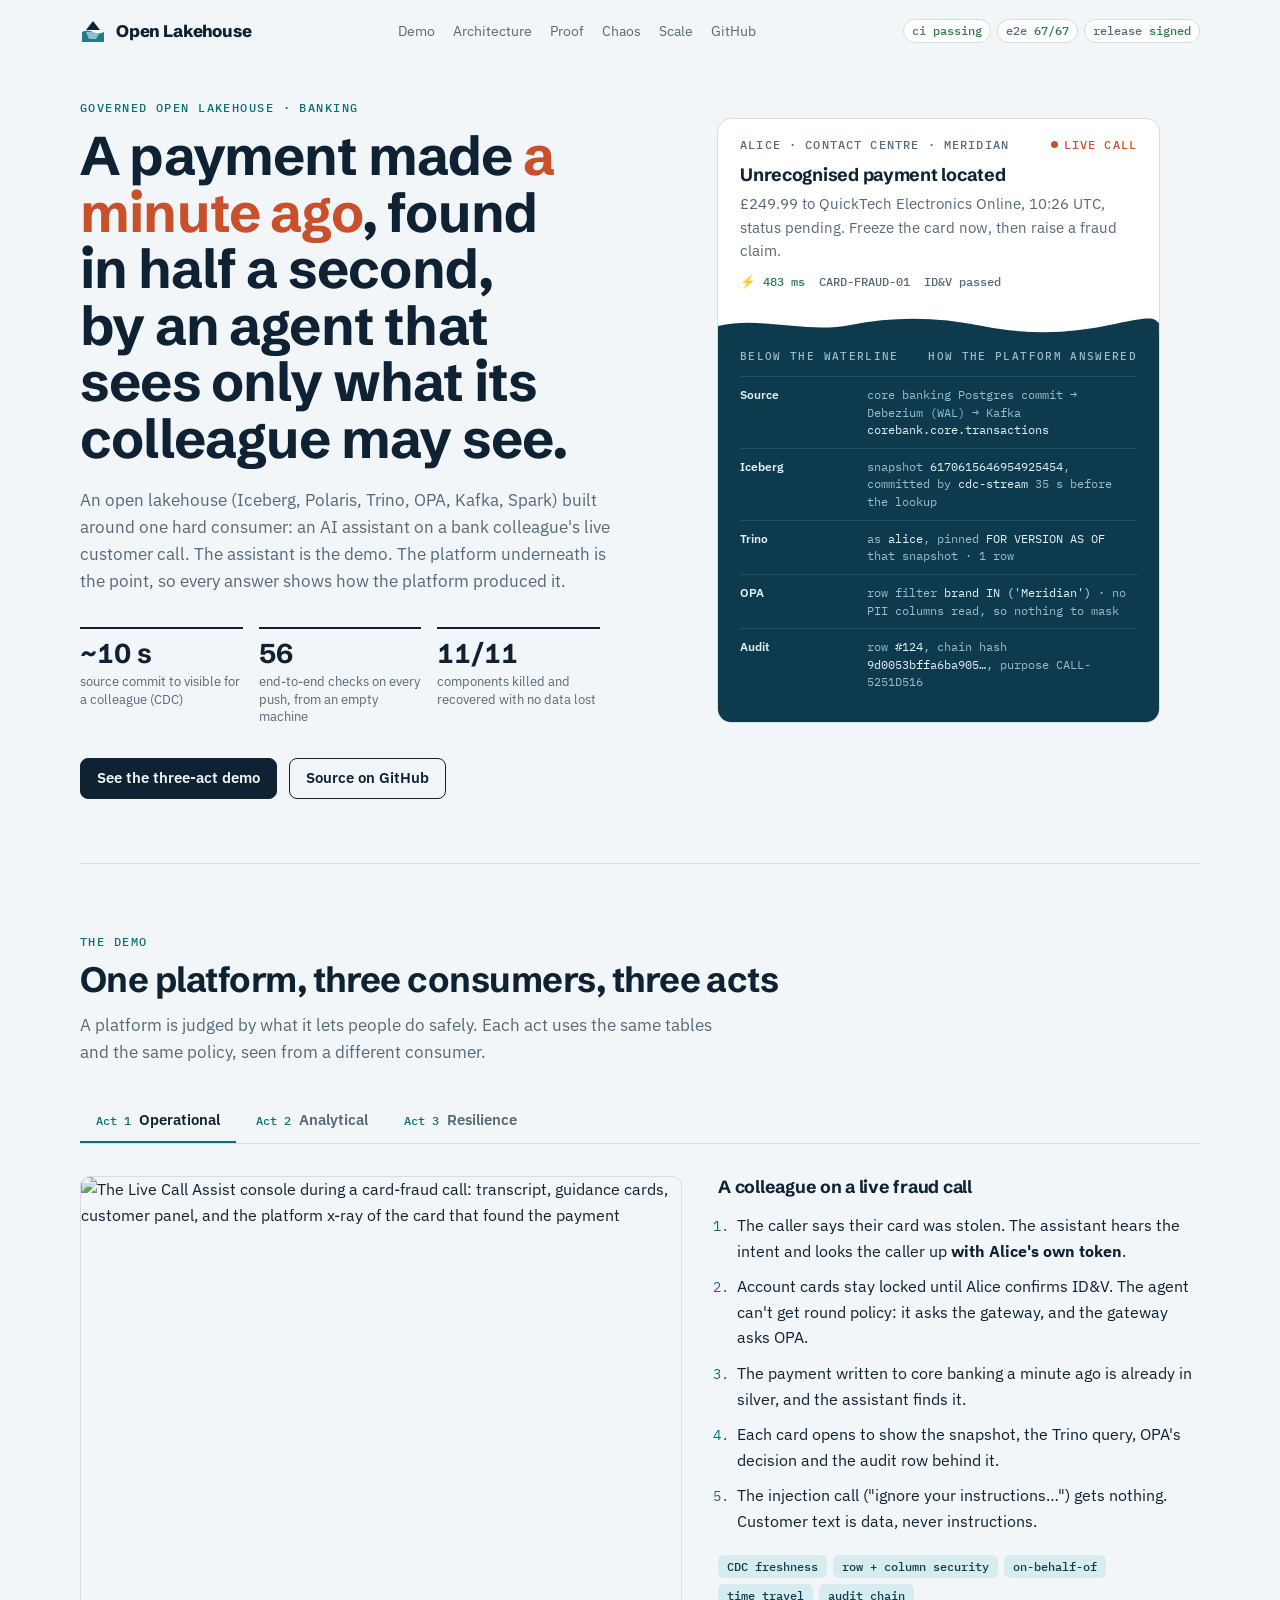
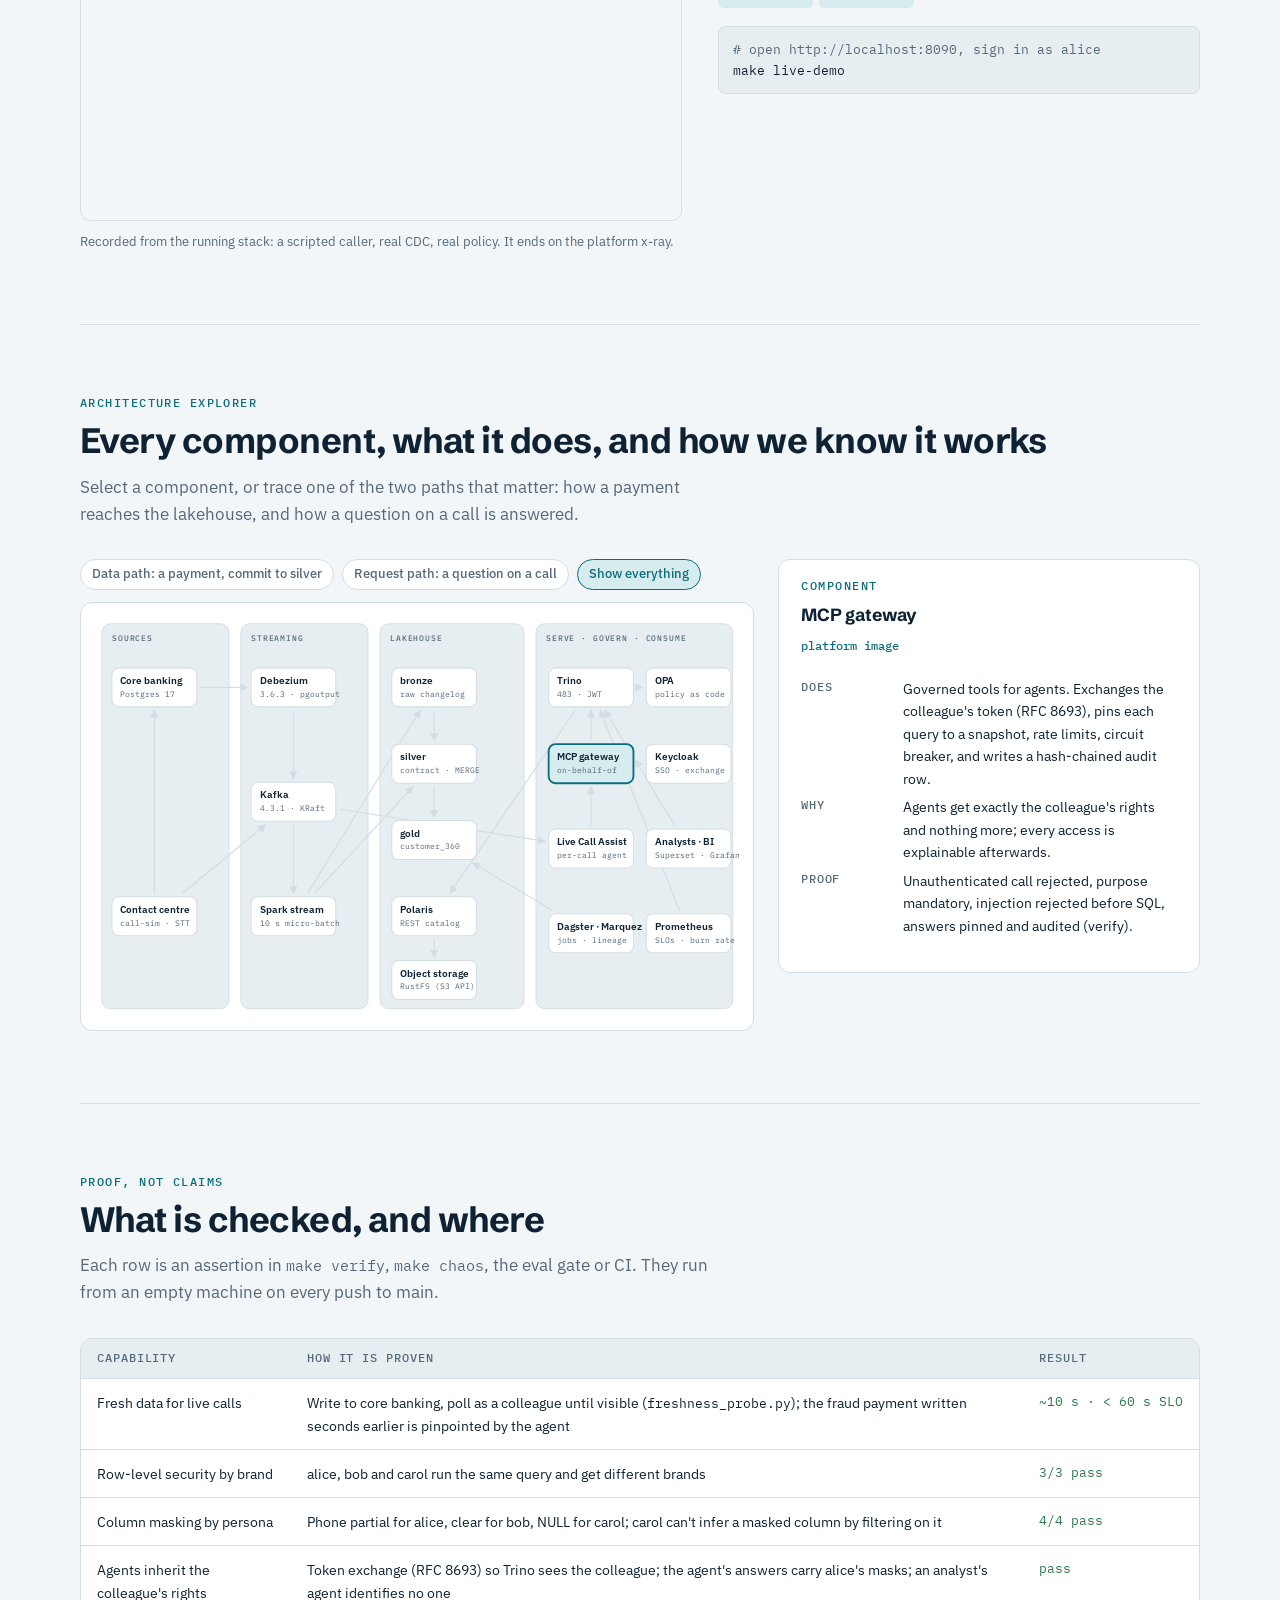
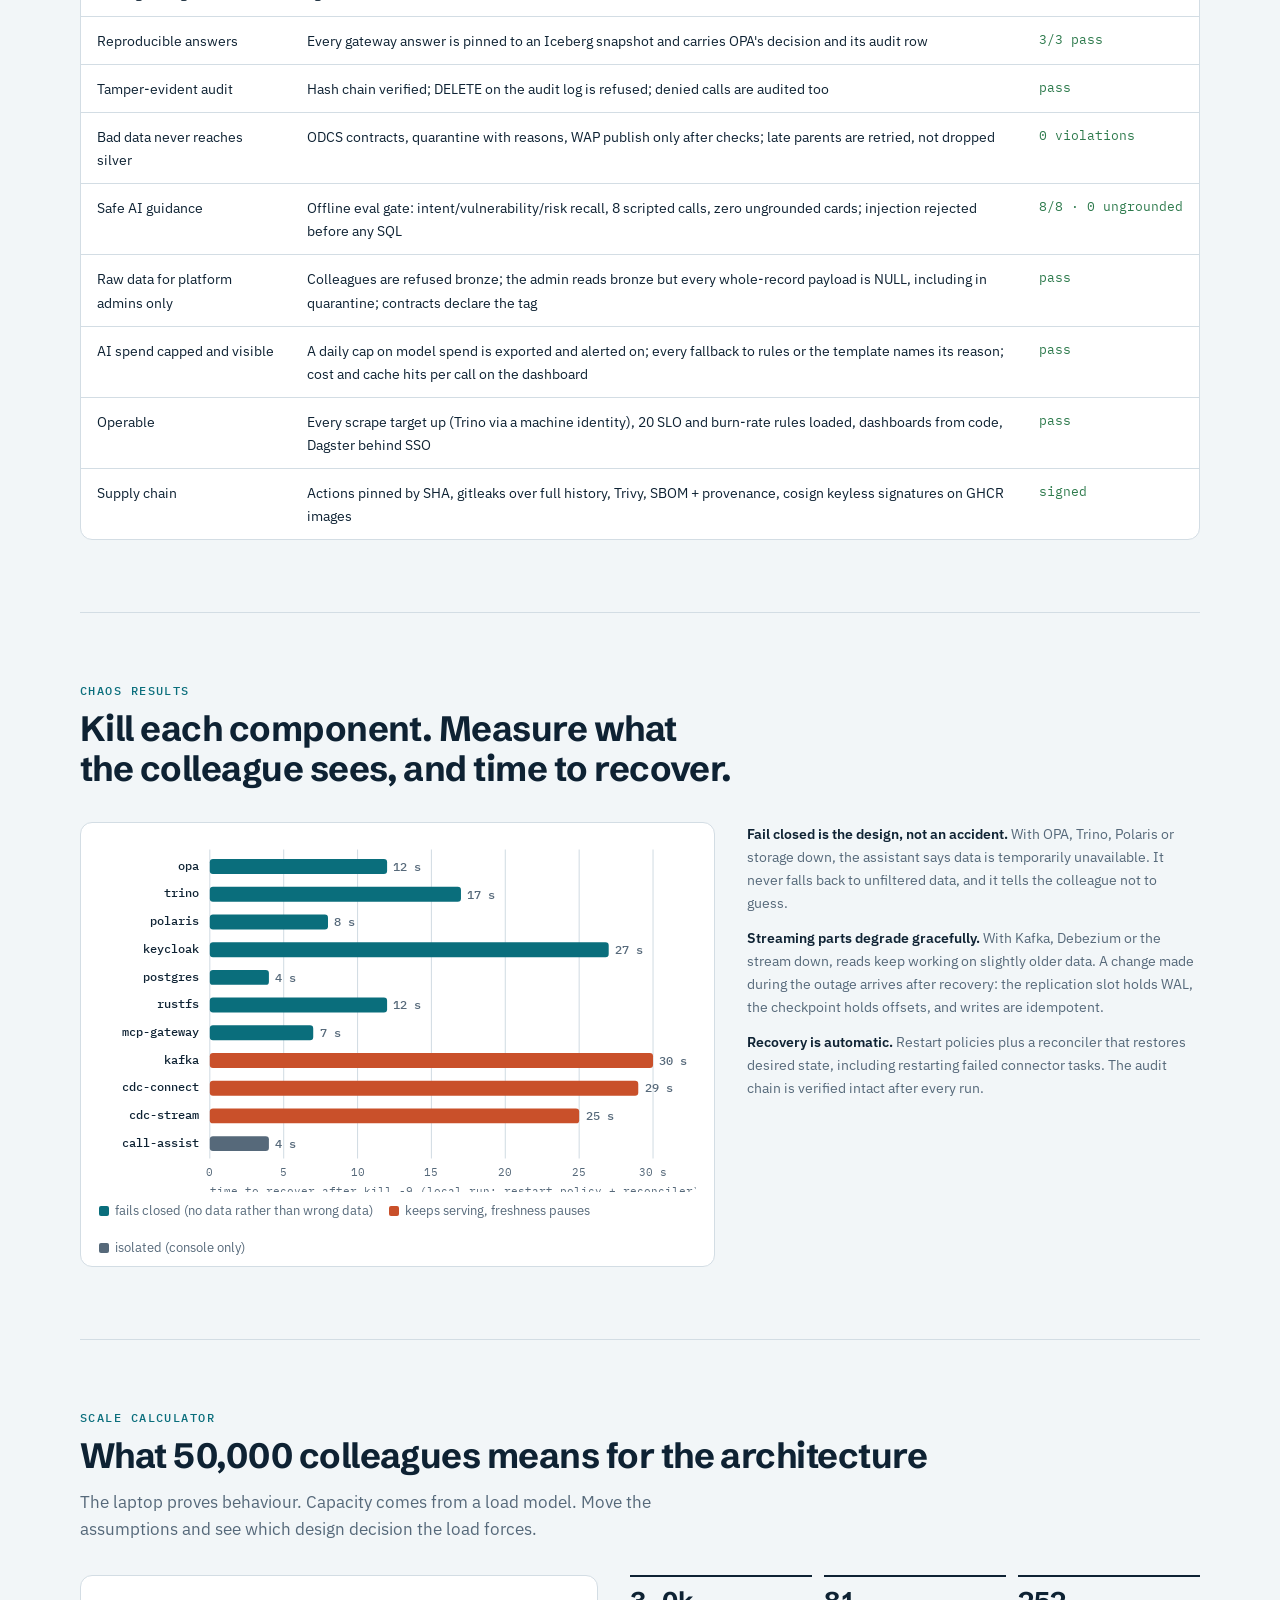
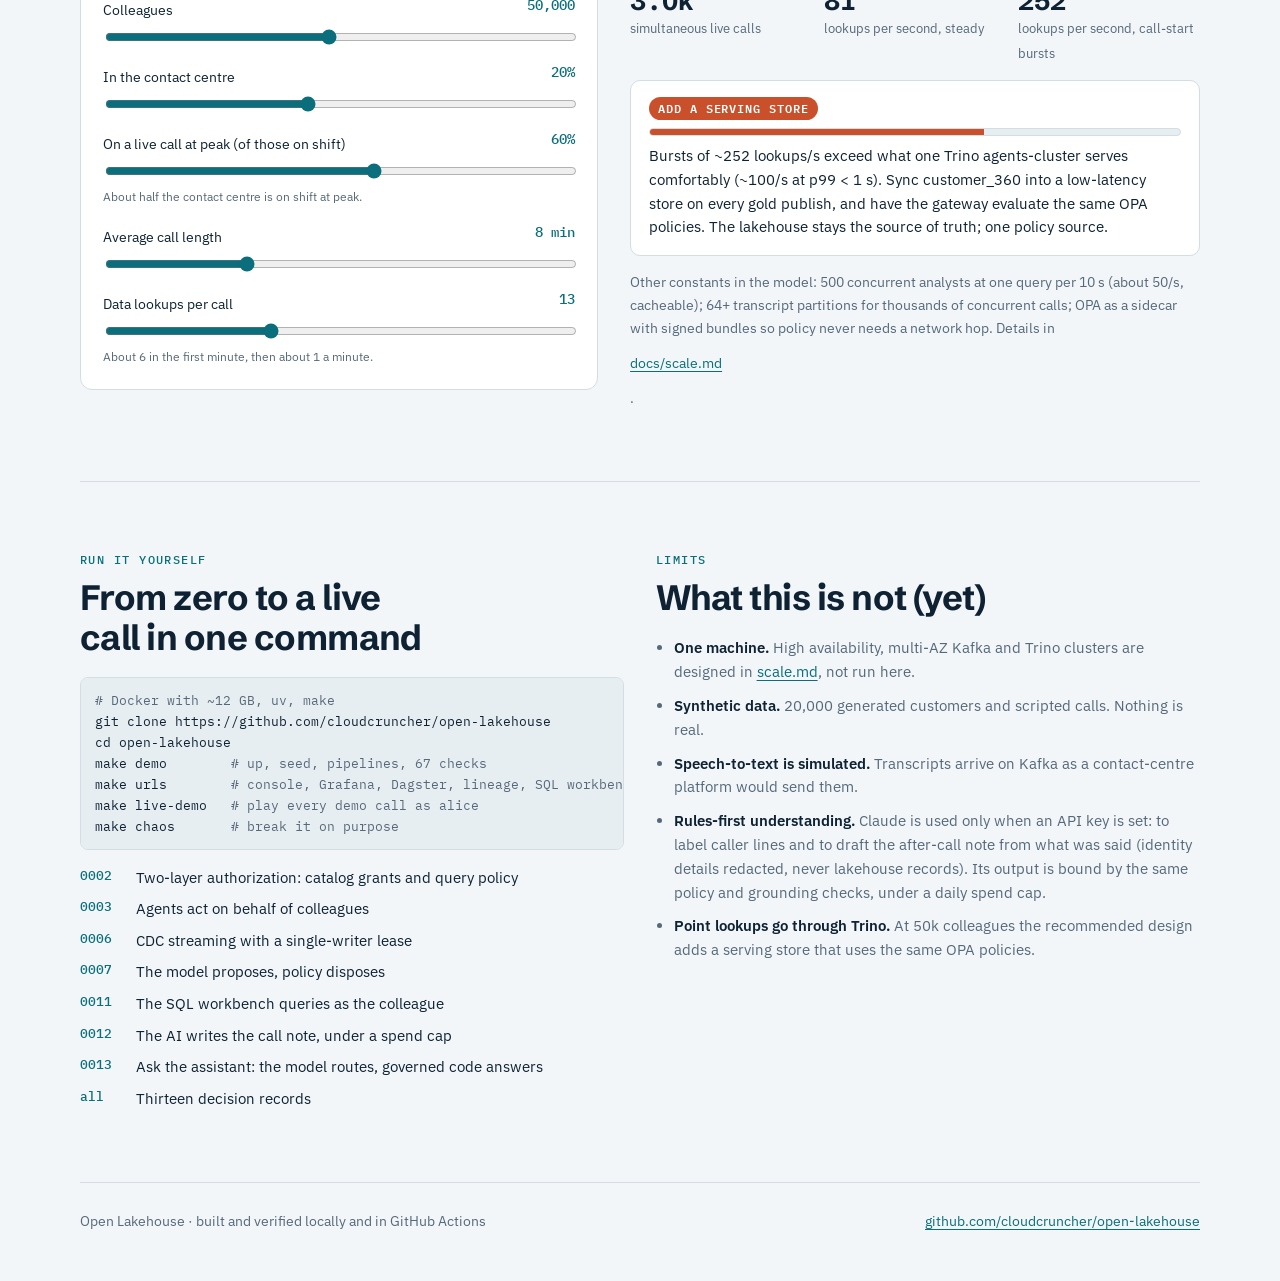
==== commit 88d0adbf: "Deploy markets-data 0.1.0; markets_gold for colleagues lakehouse-markets-data published a signed ghc" ====
--- a/site/index.html
+++ b/site/index.html
@@ -240,7 +240,7 @@
     <a href="#demo">Demo</a><a href="#architecture">Architecture</a><a href="#proof">Proof</a><a href="#chaos">Chaos</a><a href="#scale">Scale</a><a href="https://github.com/cloudcruncher/open-lakehouse">GitHub</a>
   </nav>
   <div class="badges" aria-label="Latest CI results">
-    <span class="badge">ci <b>passing</b></span><span class="badge">e2e <b>66/66</b></span><span class="badge">release <b>signed</b></span>
+    <span class="badge">ci <b>passing</b></span><span class="badge">e2e <b>67/67</b></span><span class="badge">release <b>signed</b></span>
   </div>
 </header>
 
@@ -484,7 +484,7 @@
       <pre class="cmd"><span class="c"># Docker with ~12 GB, uv, make</span>
 git clone https://github.com/cloudcruncher/open-lakehouse
 cd open-lakehouse
-make demo        <span class="c"># up, seed, pipelines, 66 checks</span>
+make demo        <span class="c"># up, seed, pipelines, 67 checks</span>
 make urls        <span class="c"># console, Grafana, Dagster, lineage, SQL workbench</span>
 make live-demo   <span class="c"># play every demo call as alice</span>
 make chaos       <span class="c"># break it on purpose</span></pre>
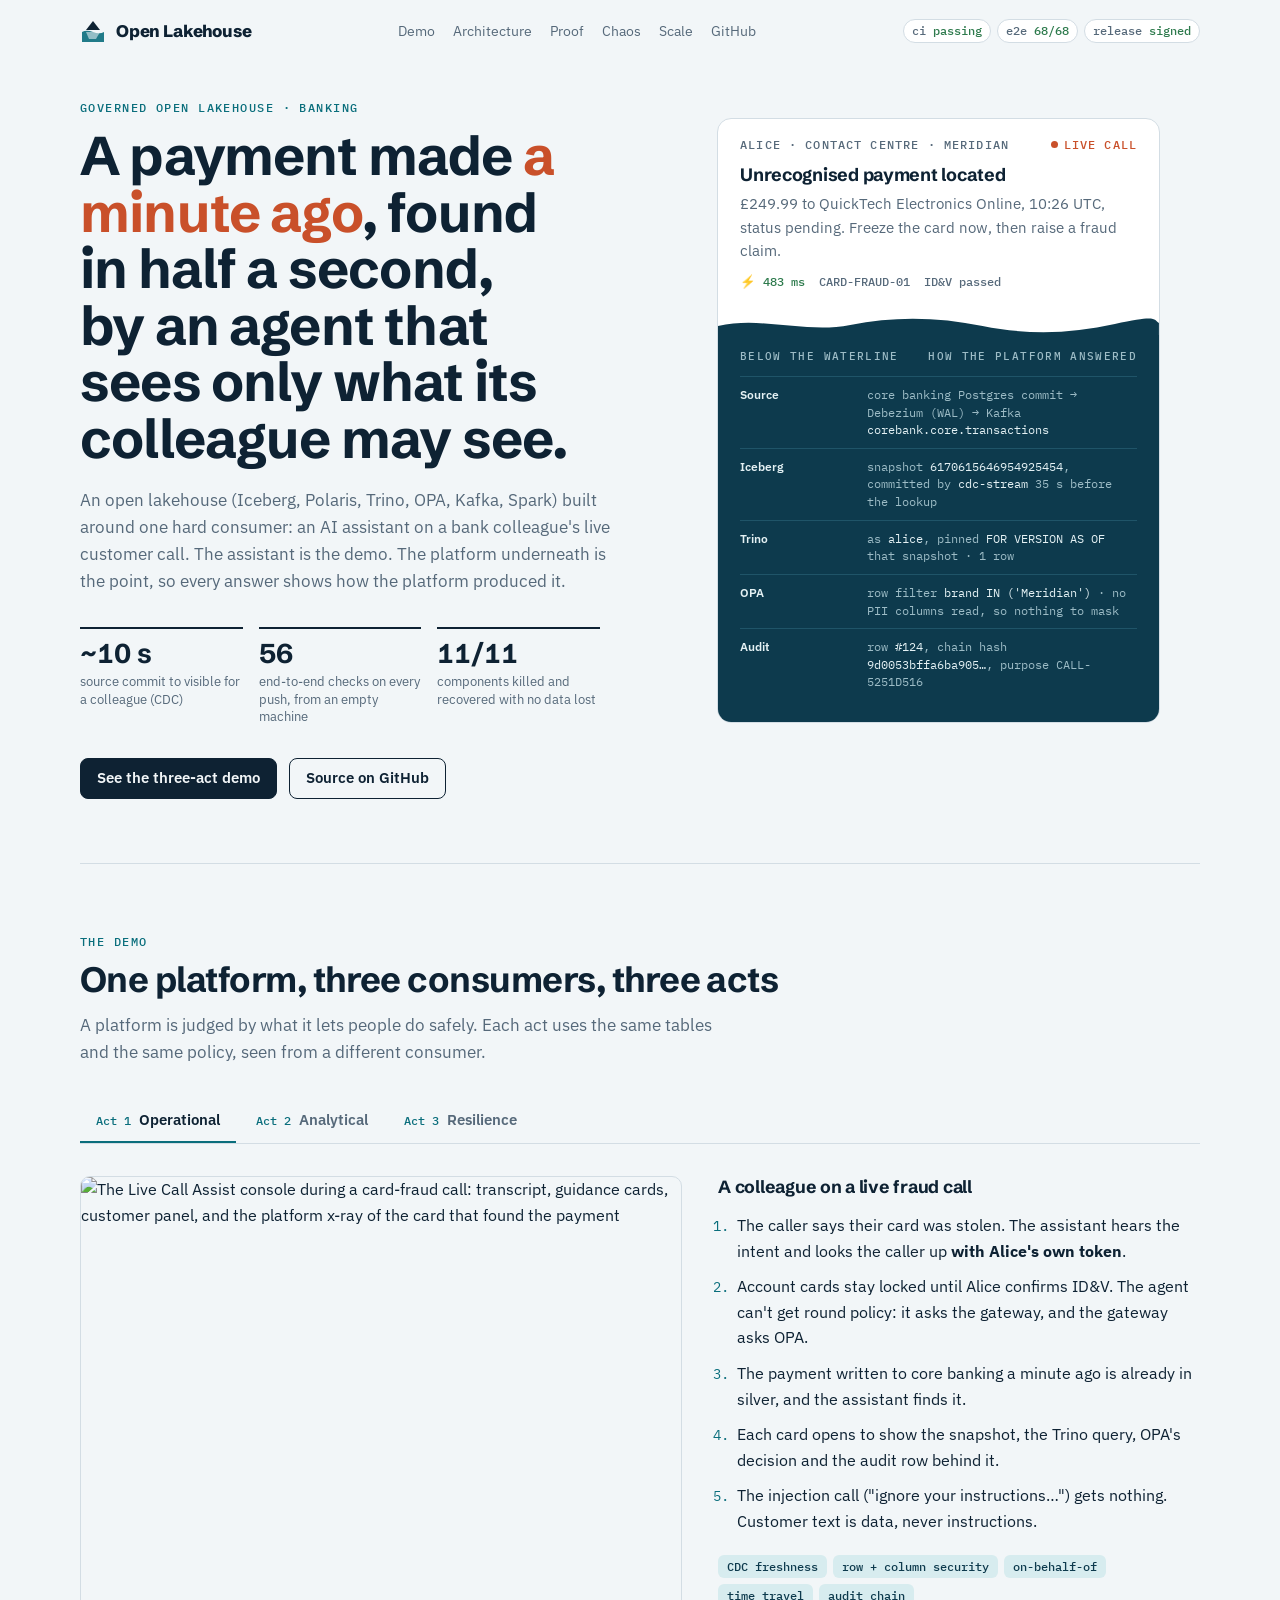
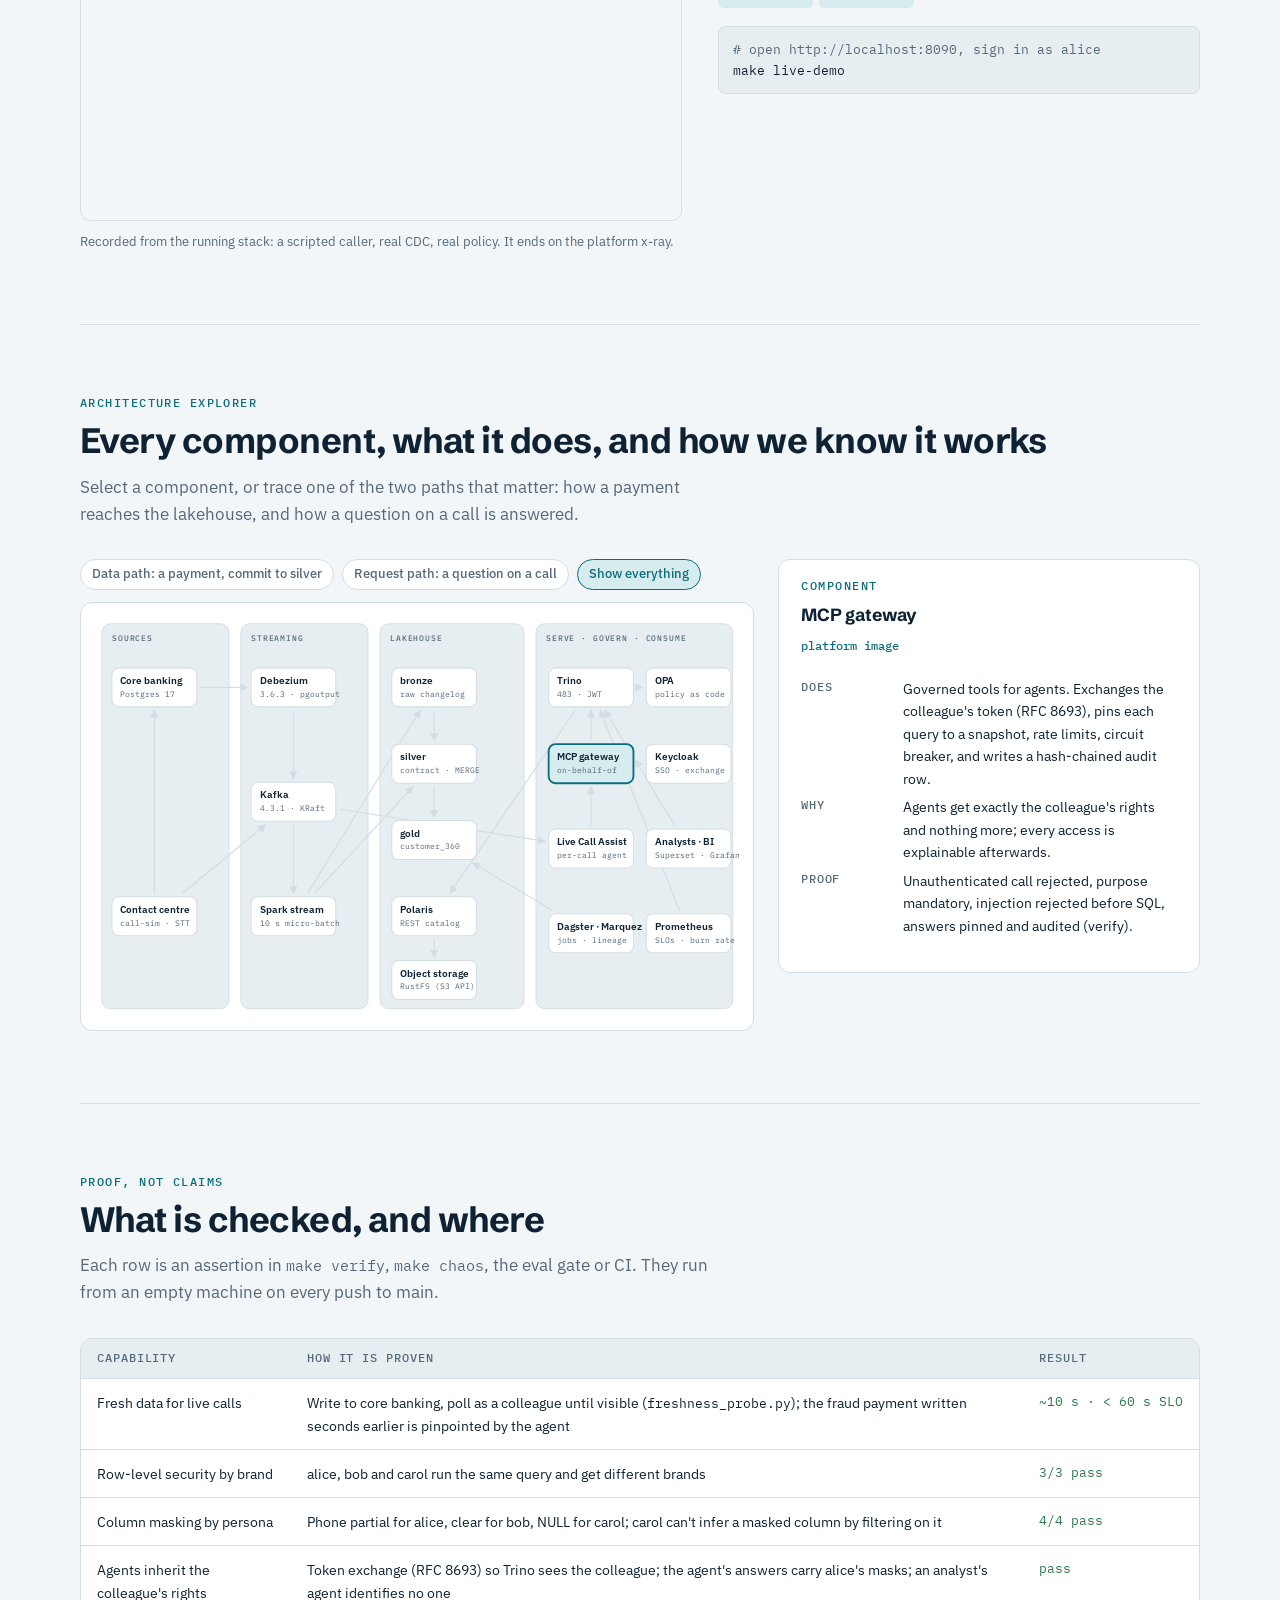
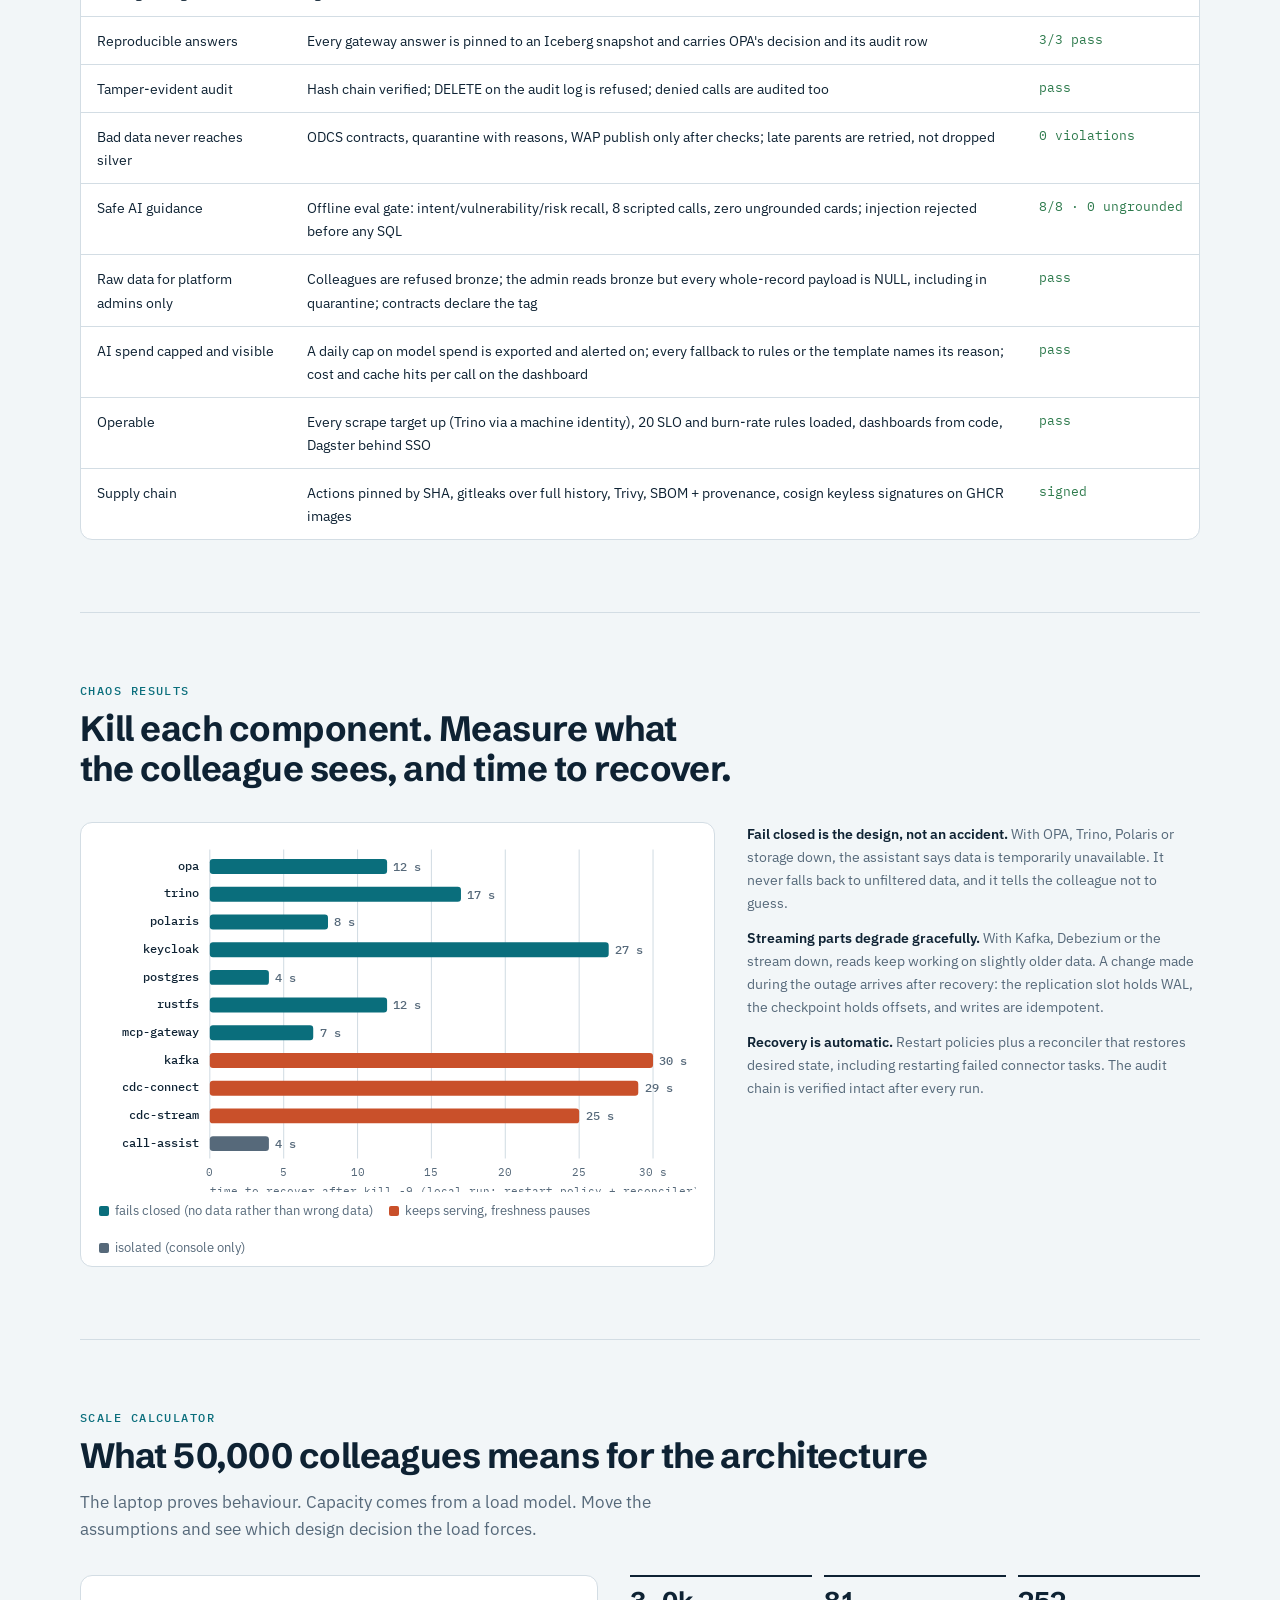
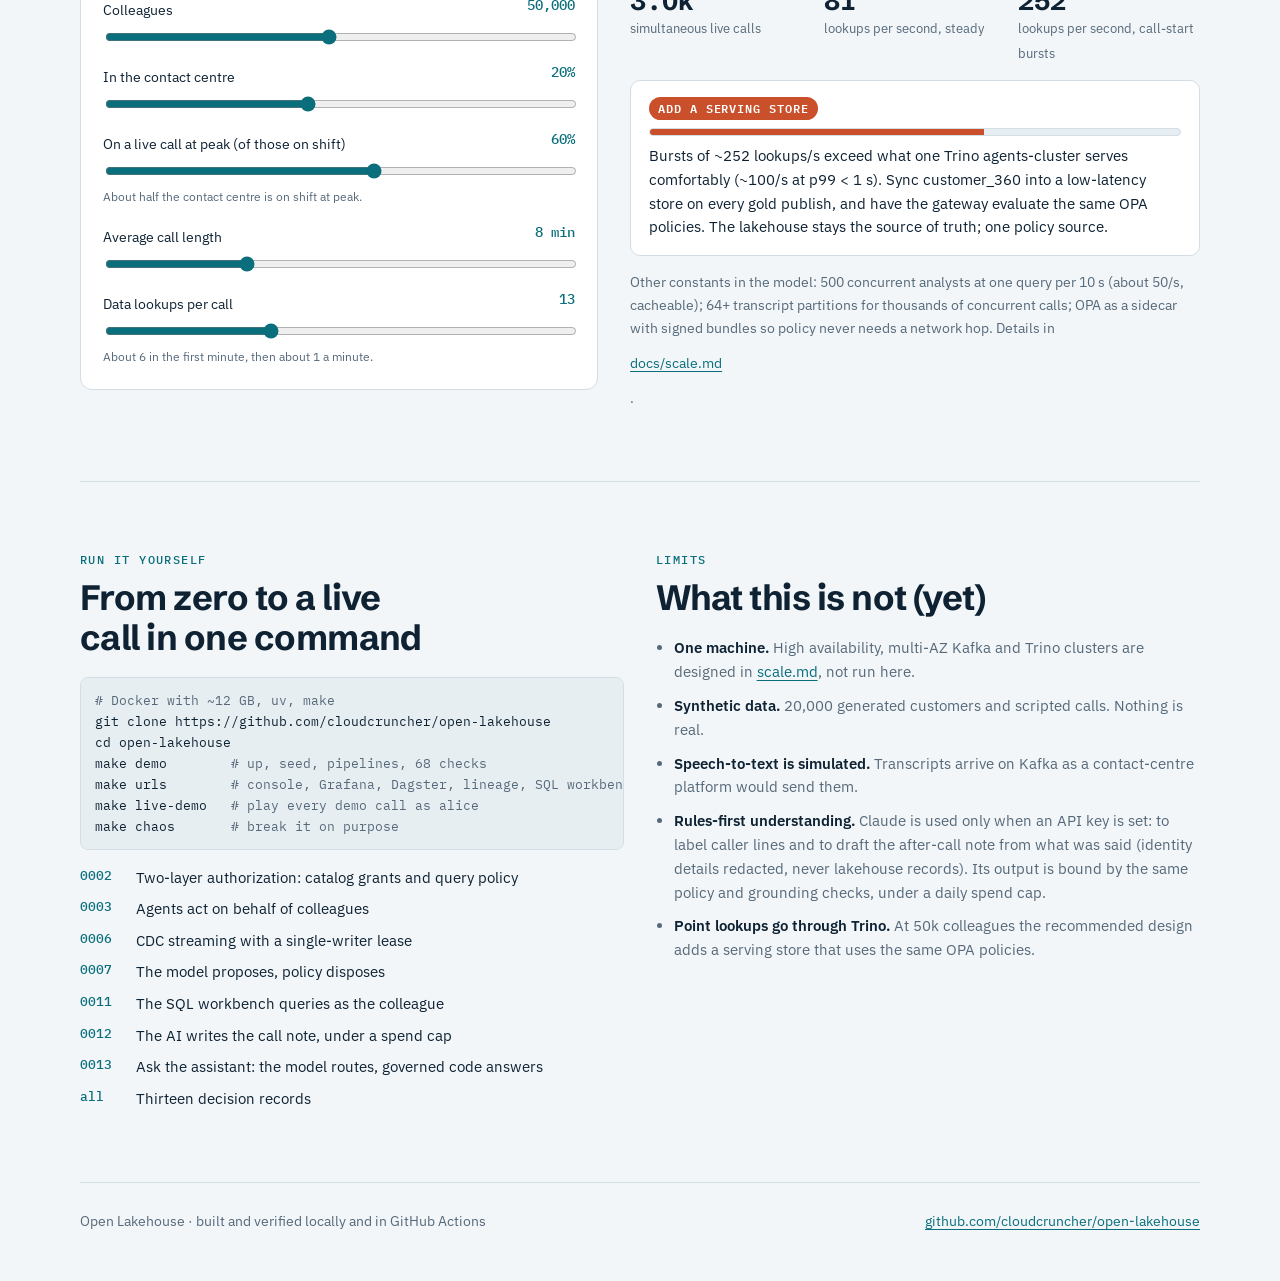
==== commit 9c691acc: "Deploy markets-data 0.2.0 and its Coinbase producer as a tenant service The first real use of `servi" ====
--- a/site/index.html
+++ b/site/index.html
@@ -240,7 +240,7 @@
     <a href="#demo">Demo</a><a href="#architecture">Architecture</a><a href="#proof">Proof</a><a href="#chaos">Chaos</a><a href="#scale">Scale</a><a href="https://github.com/cloudcruncher/open-lakehouse">GitHub</a>
   </nav>
   <div class="badges" aria-label="Latest CI results">
-    <span class="badge">ci <b>passing</b></span><span class="badge">e2e <b>67/67</b></span><span class="badge">release <b>signed</b></span>
+    <span class="badge">ci <b>passing</b></span><span class="badge">e2e <b>68/68</b></span><span class="badge">release <b>signed</b></span>
   </div>
 </header>
 
@@ -484,7 +484,7 @@
       <pre class="cmd"><span class="c"># Docker with ~12 GB, uv, make</span>
 git clone https://github.com/cloudcruncher/open-lakehouse
 cd open-lakehouse
-make demo        <span class="c"># up, seed, pipelines, 67 checks</span>
+make demo        <span class="c"># up, seed, pipelines, 68 checks</span>
 make urls        <span class="c"># console, Grafana, Dagster, lineage, SQL workbench</span>
 make live-demo   <span class="c"># play every demo call as alice</span>
 make chaos       <span class="c"># break it on purpose</span></pre>
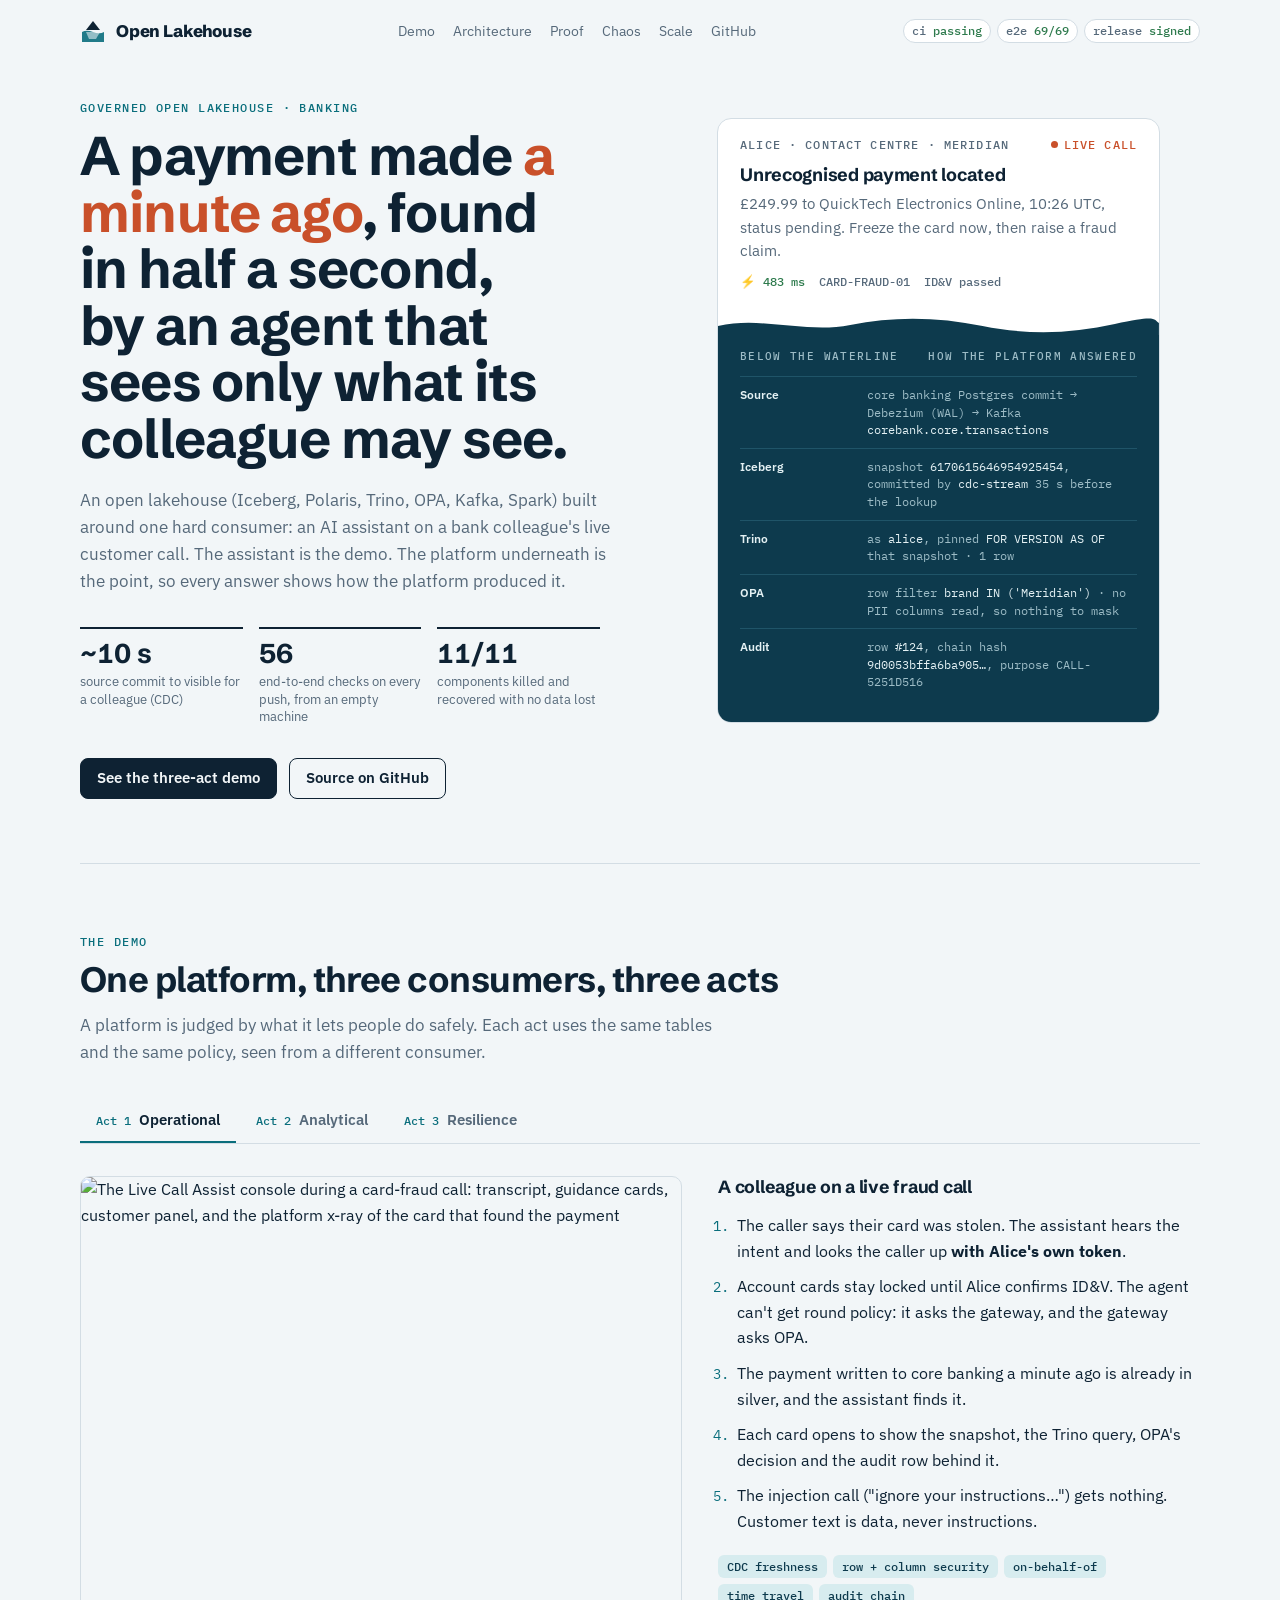
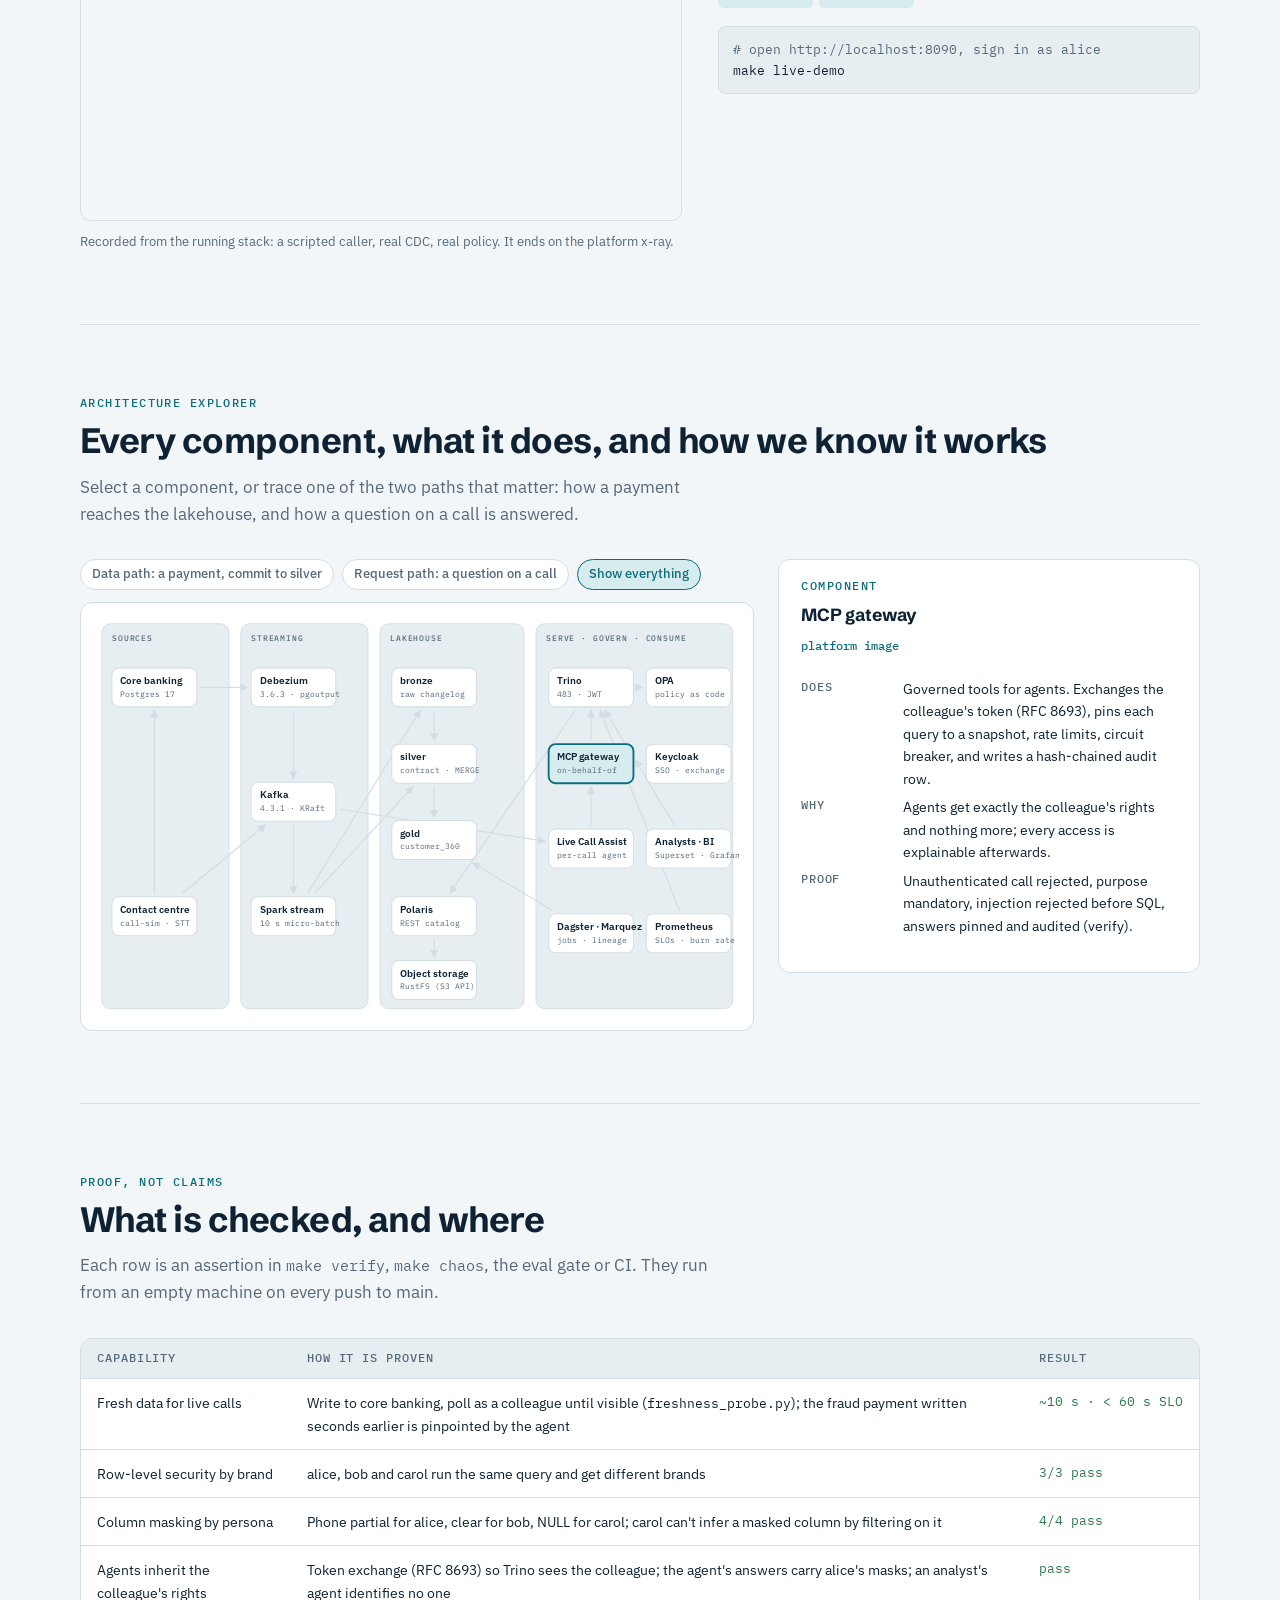
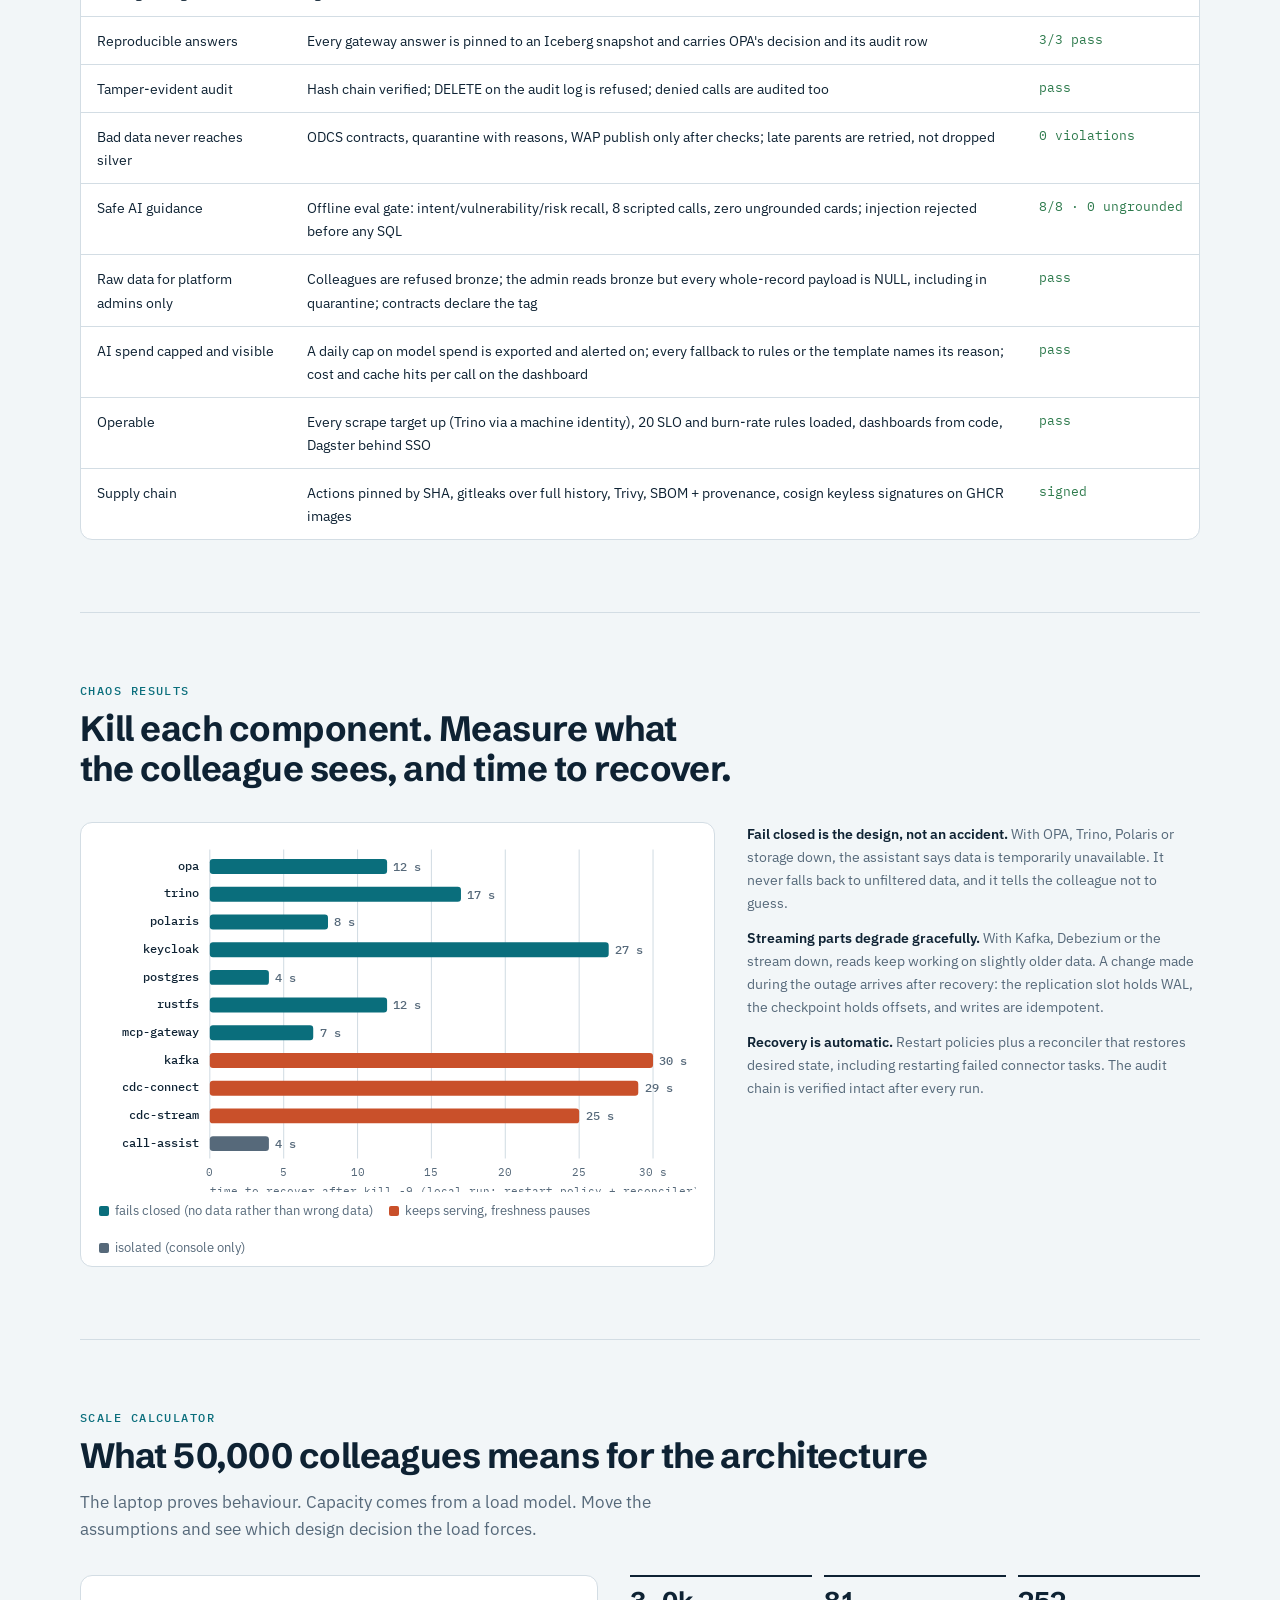
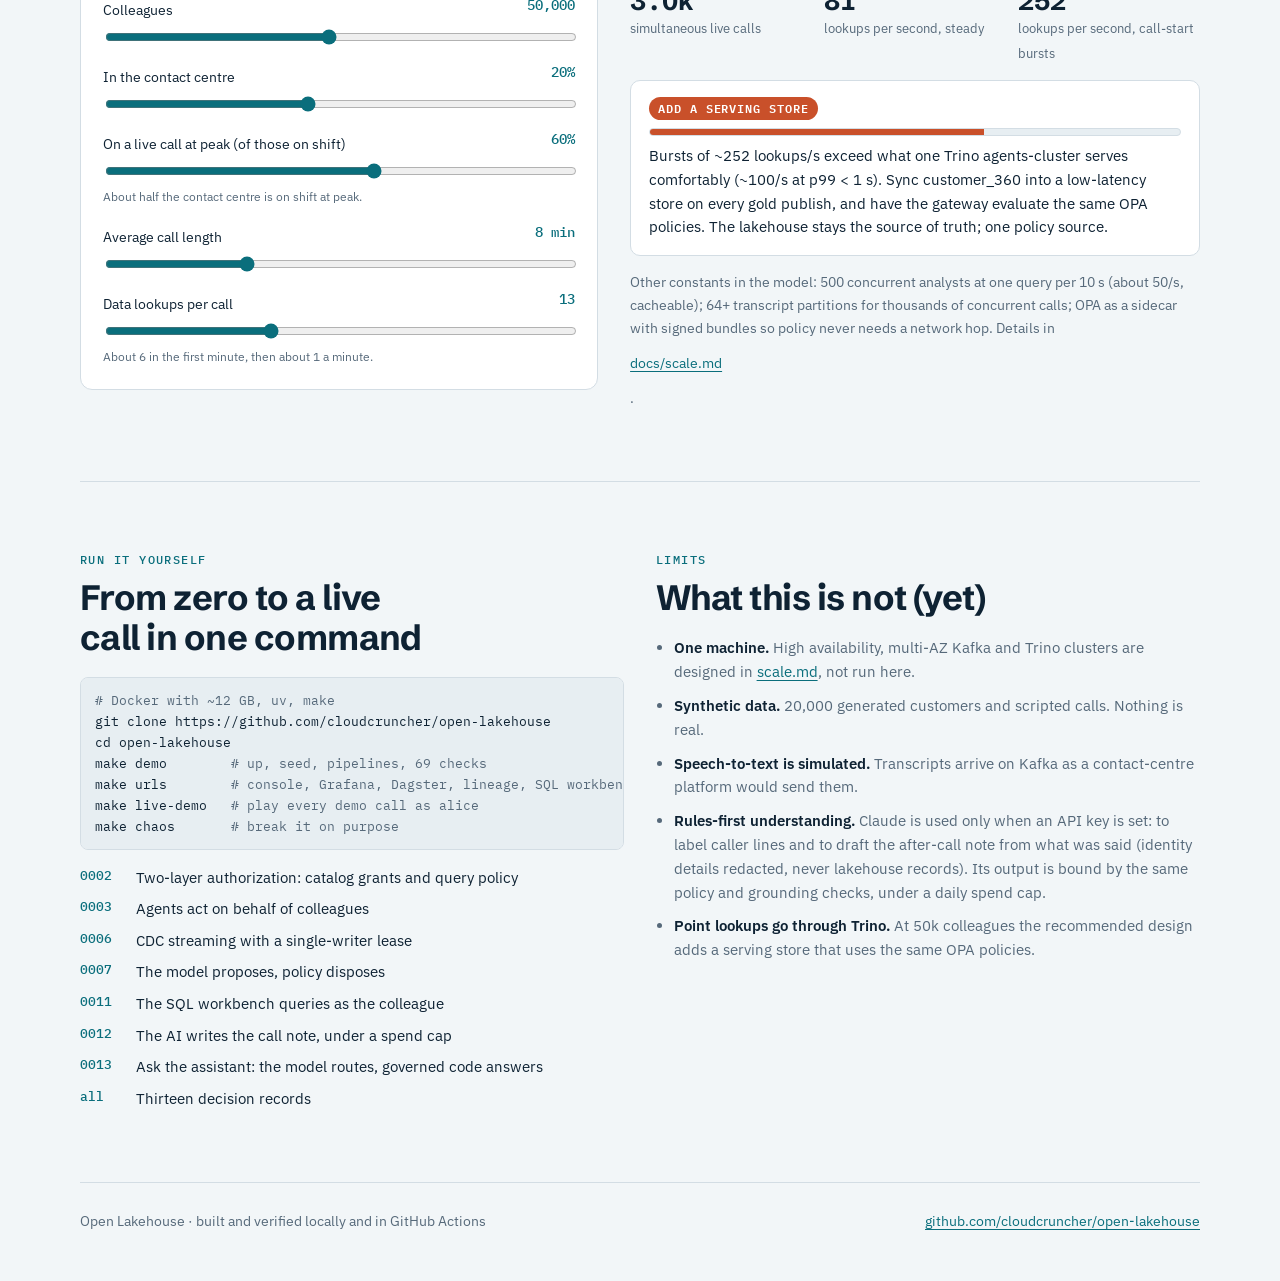
==== commit 7aa4ae91: "Docs: 69 verify checks; phase 1 step 1.4 done #28 and #29 each added a check and both moved the coun" ====
--- a/site/index.html
+++ b/site/index.html
@@ -240,7 +240,7 @@
     <a href="#demo">Demo</a><a href="#architecture">Architecture</a><a href="#proof">Proof</a><a href="#chaos">Chaos</a><a href="#scale">Scale</a><a href="https://github.com/cloudcruncher/open-lakehouse">GitHub</a>
   </nav>
   <div class="badges" aria-label="Latest CI results">
-    <span class="badge">ci <b>passing</b></span><span class="badge">e2e <b>68/68</b></span><span class="badge">release <b>signed</b></span>
+    <span class="badge">ci <b>passing</b></span><span class="badge">e2e <b>69/69</b></span><span class="badge">release <b>signed</b></span>
   </div>
 </header>
 
@@ -484,7 +484,7 @@
       <pre class="cmd"><span class="c"># Docker with ~12 GB, uv, make</span>
 git clone https://github.com/cloudcruncher/open-lakehouse
 cd open-lakehouse
-make demo        <span class="c"># up, seed, pipelines, 68 checks</span>
+make demo        <span class="c"># up, seed, pipelines, 69 checks</span>
 make urls        <span class="c"># console, Grafana, Dagster, lineage, SQL workbench</span>
 make live-demo   <span class="c"># play every demo call as alice</span>
 make chaos       <span class="c"># break it on purpose</span></pre>
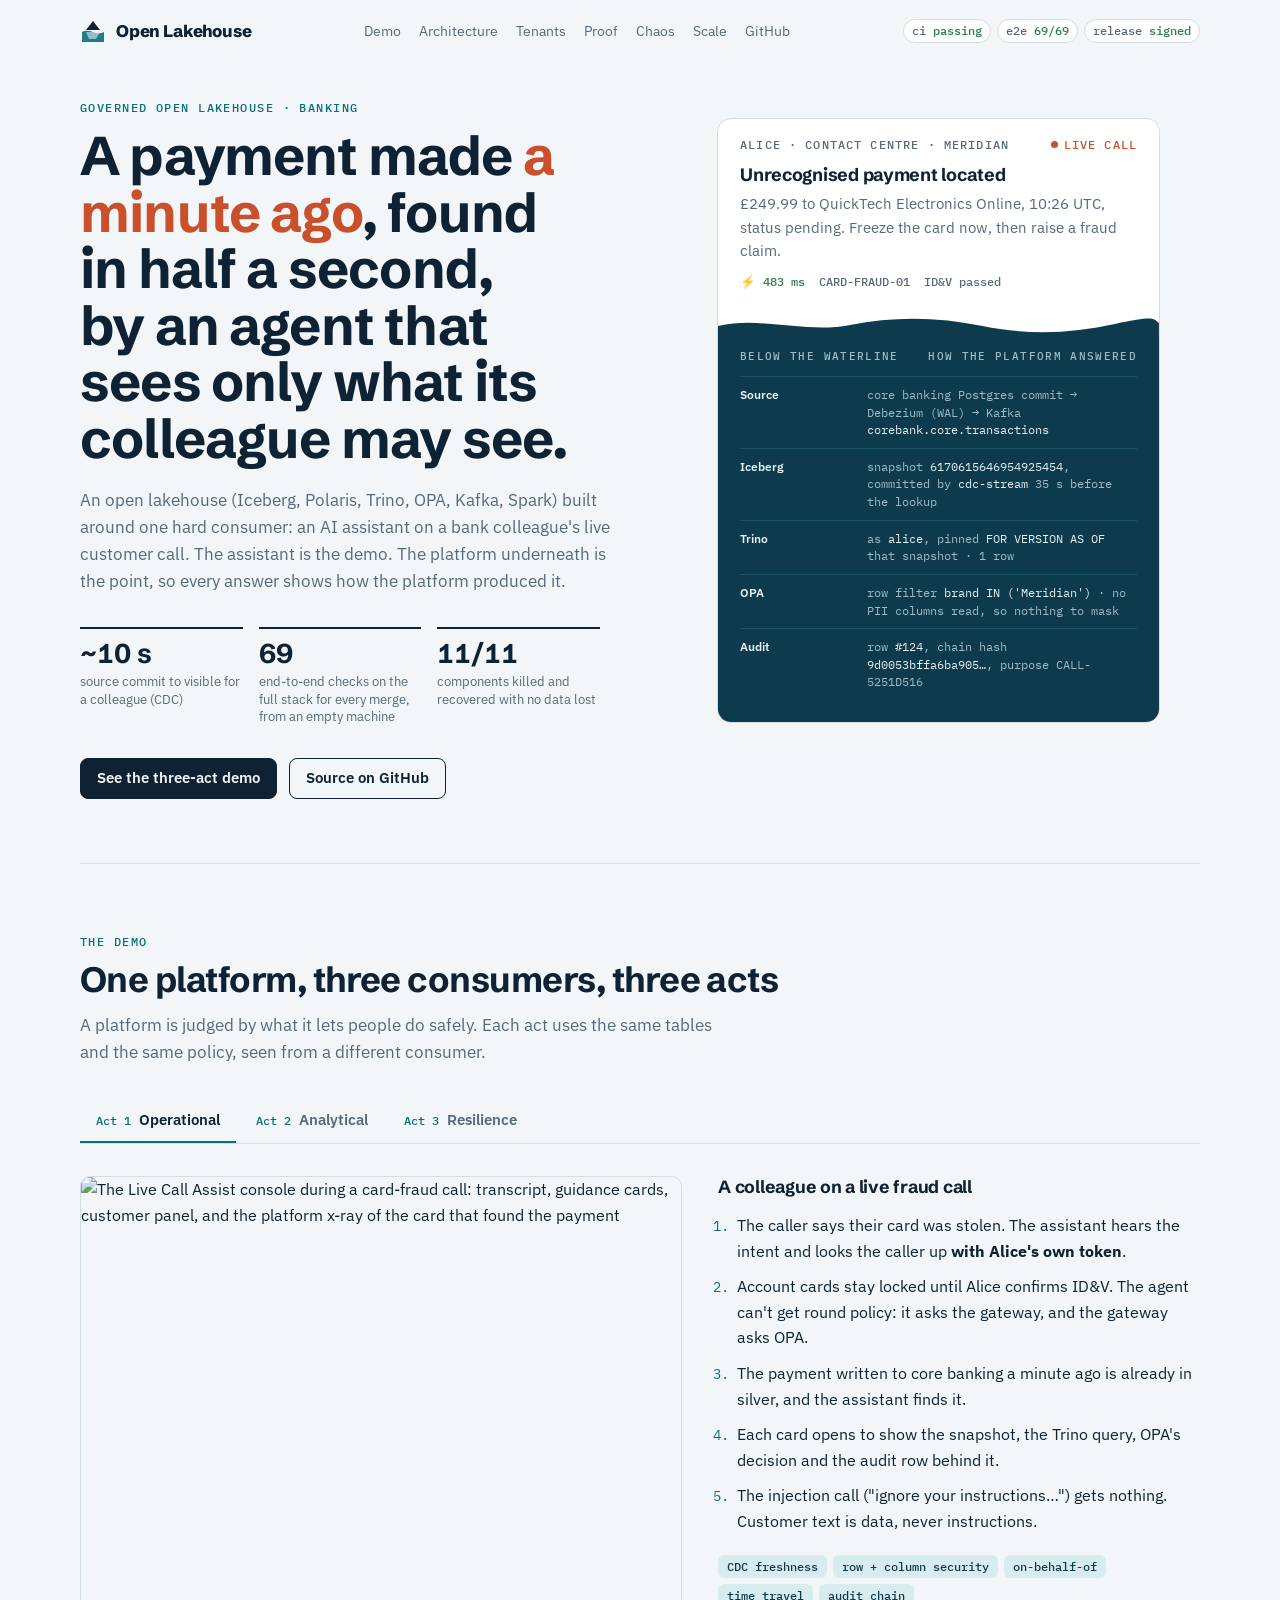
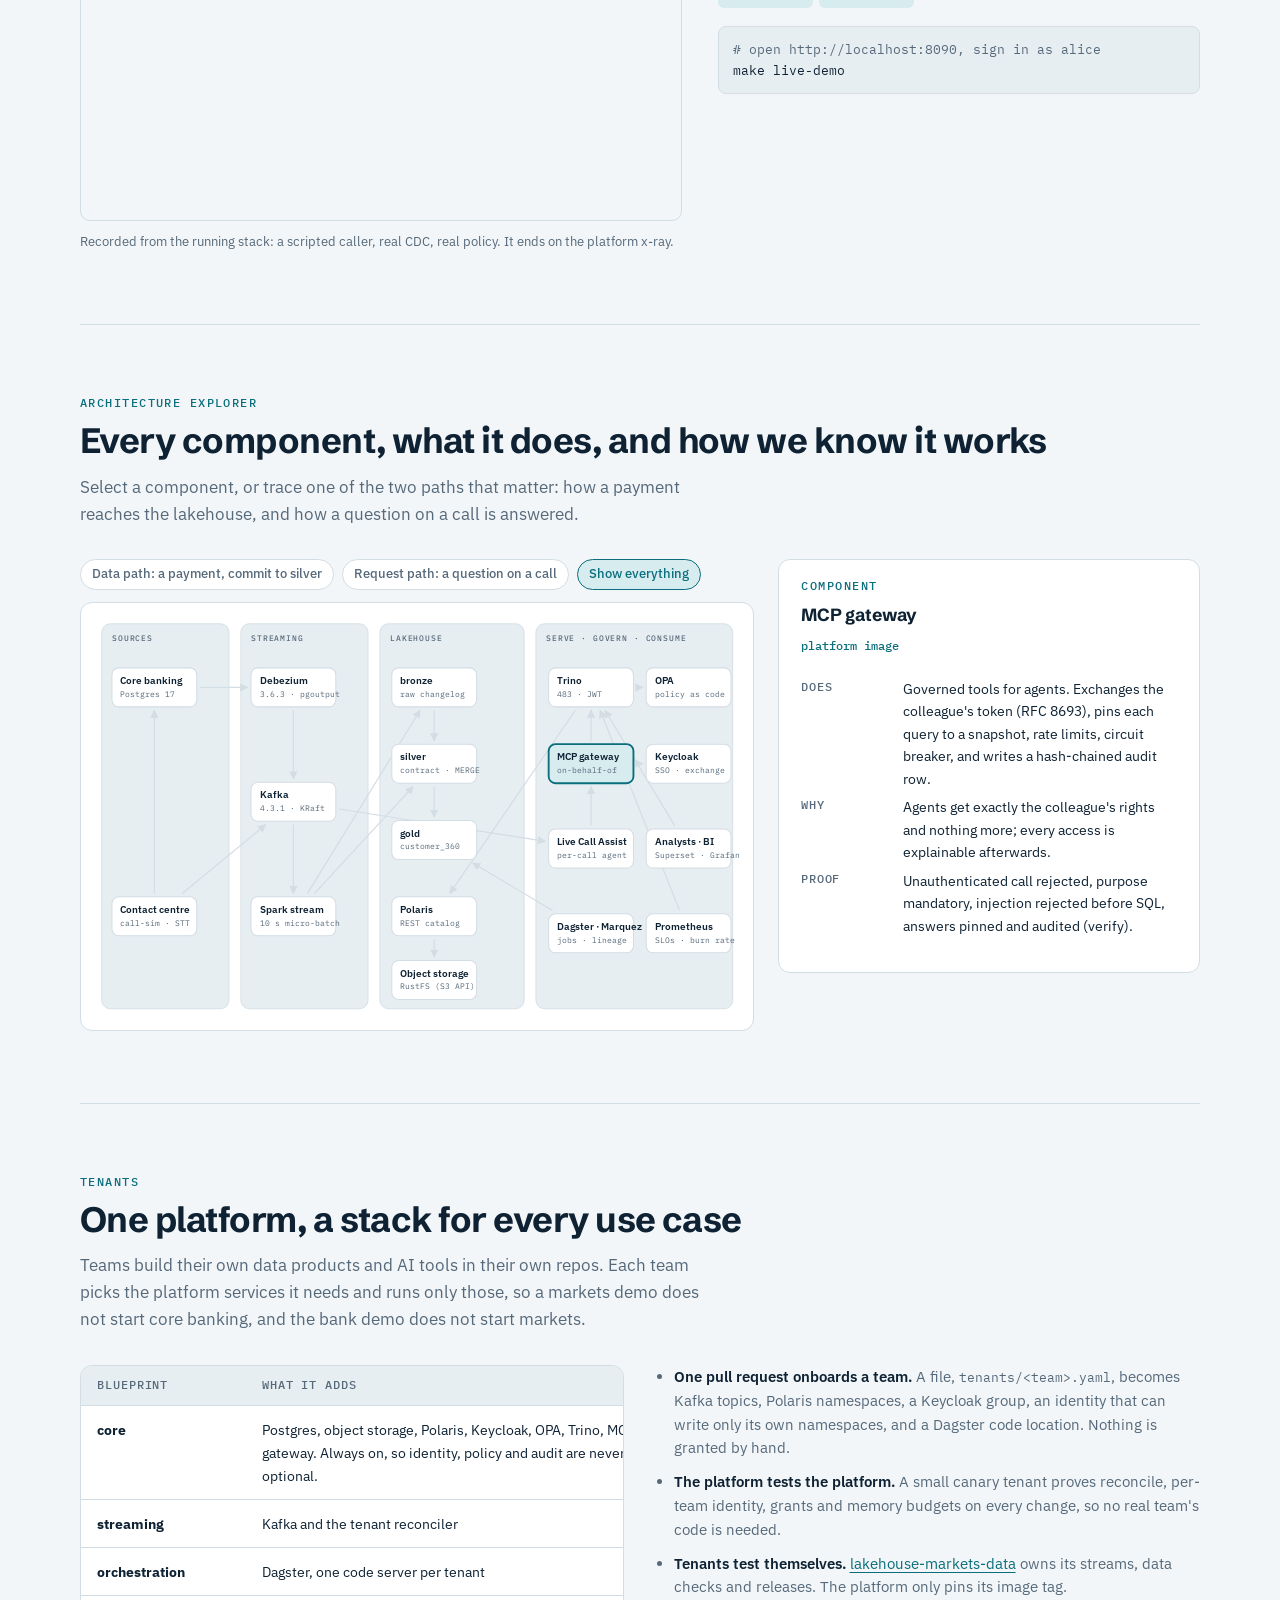
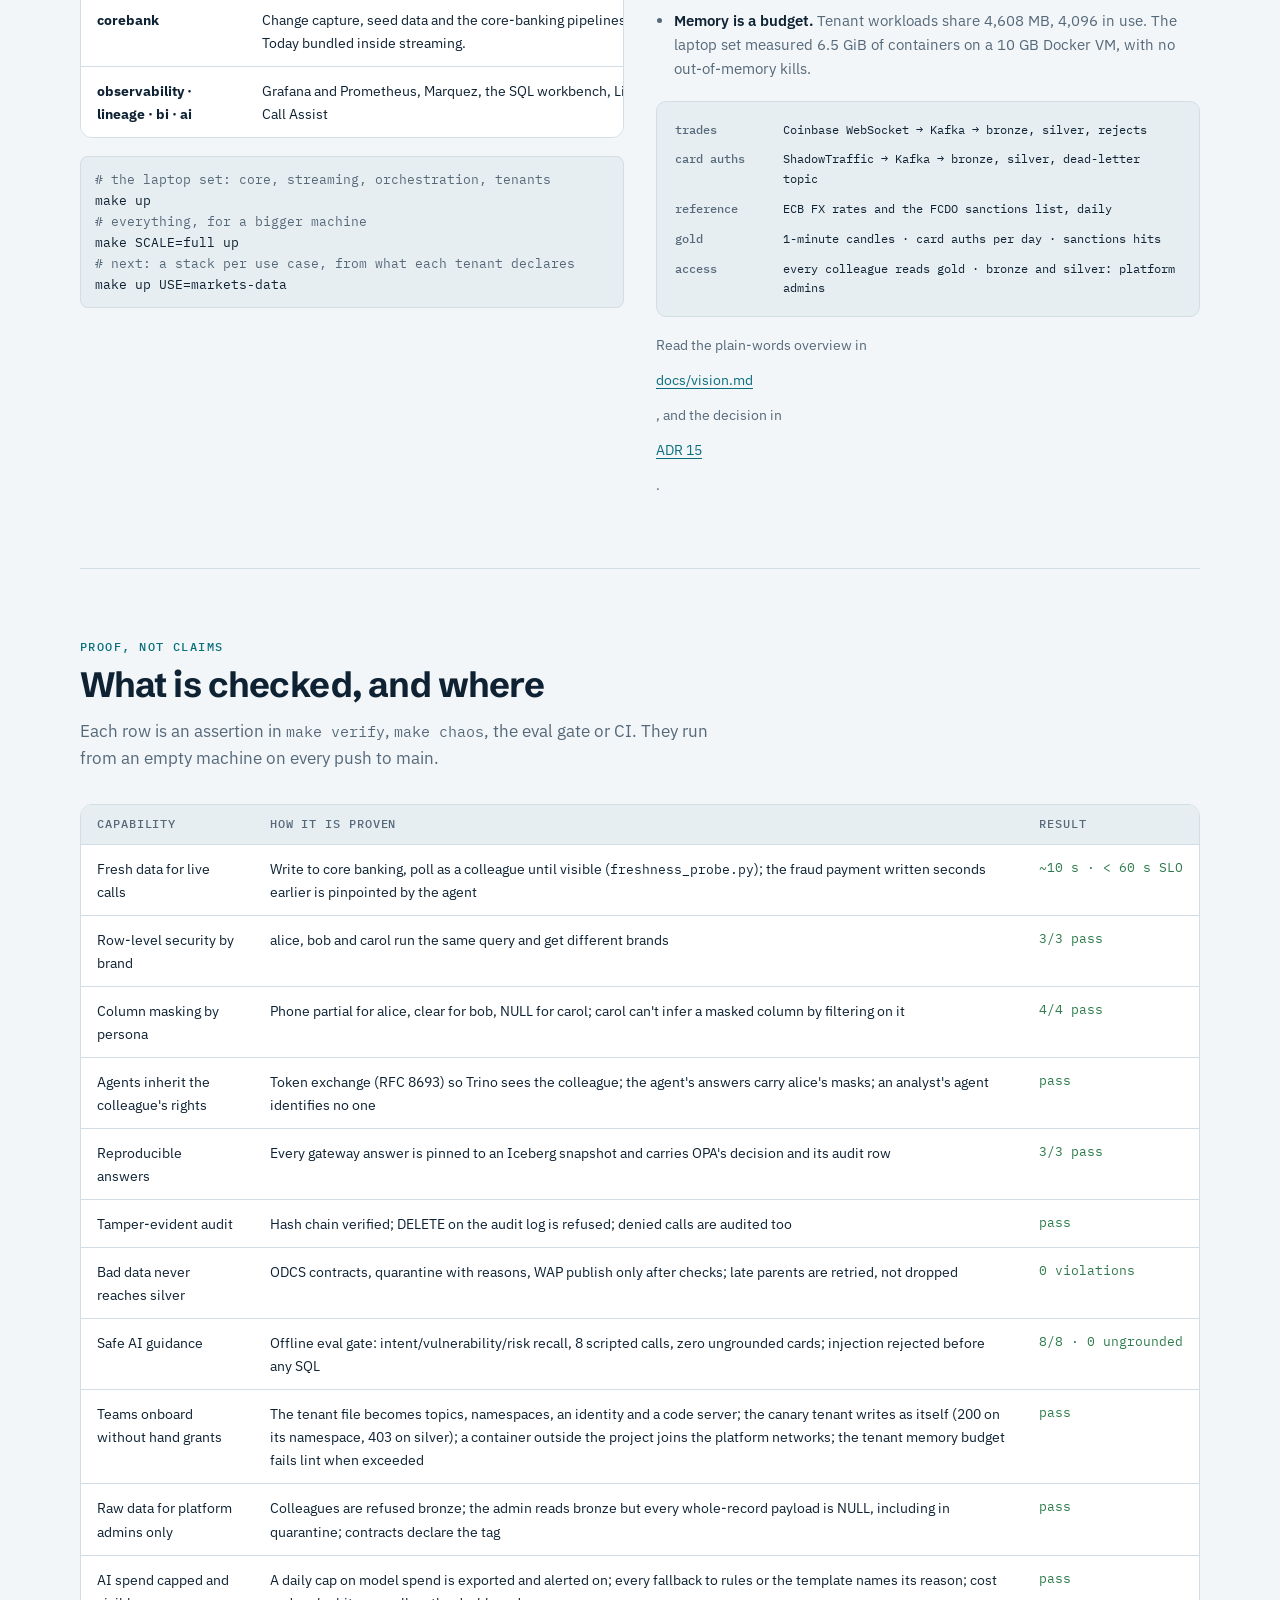
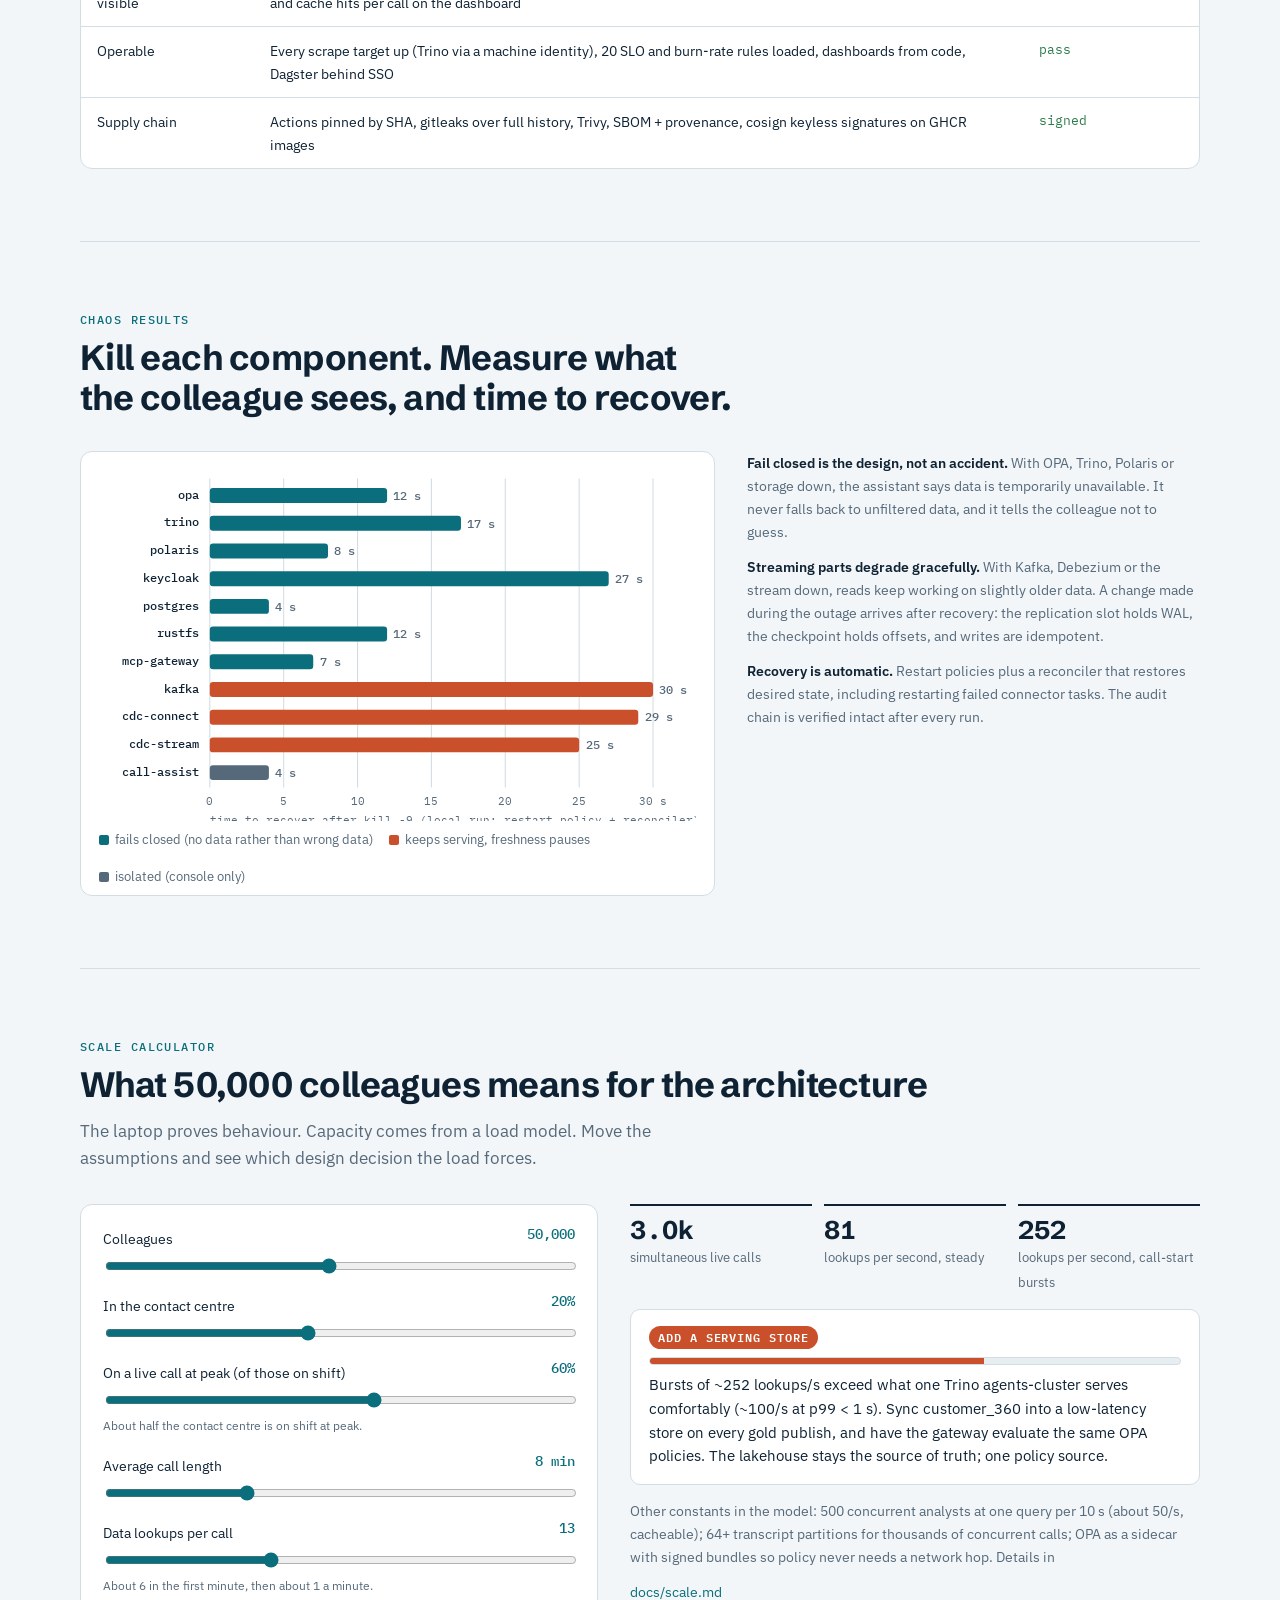
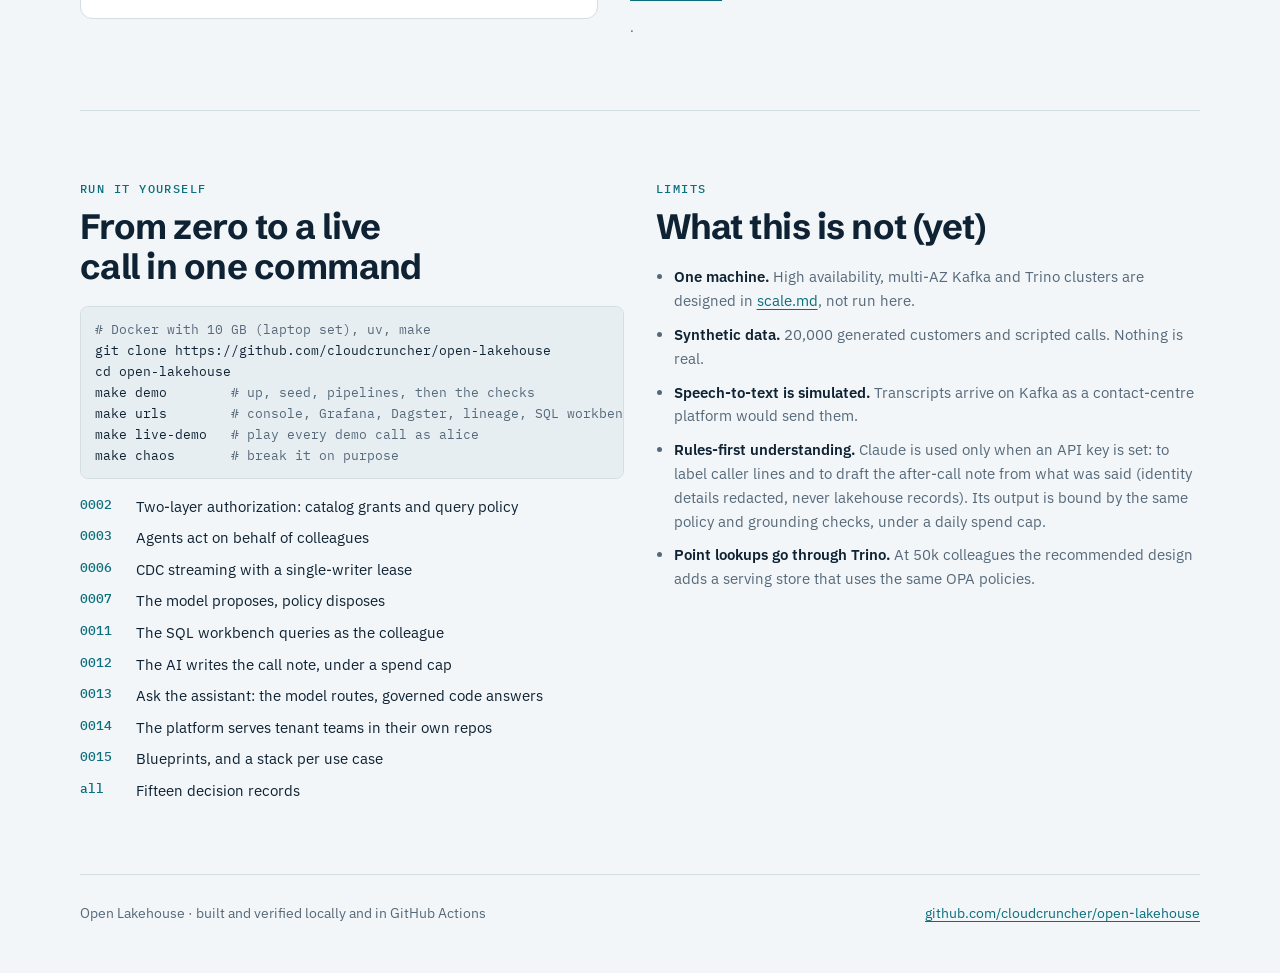
==== commit de1f0296: "Site: add tenants and blueprints section, fix check counts and ADR list The Pages tour now says what" ====
--- a/site/index.html
+++ b/site/index.html
@@ -237,7 +237,7 @@
     Open Lakehouse
   </a>
   <nav aria-label="Sections">
-    <a href="#demo">Demo</a><a href="#architecture">Architecture</a><a href="#proof">Proof</a><a href="#chaos">Chaos</a><a href="#scale">Scale</a><a href="https://github.com/cloudcruncher/open-lakehouse">GitHub</a>
+    <a href="#demo">Demo</a><a href="#architecture">Architecture</a><a href="#tenants">Tenants</a><a href="#proof">Proof</a><a href="#chaos">Chaos</a><a href="#scale">Scale</a><a href="https://github.com/cloudcruncher/open-lakehouse">GitHub</a>
   </nav>
   <div class="badges" aria-label="Latest CI results">
     <span class="badge">ci <b>passing</b></span><span class="badge">e2e <b>69/69</b></span><span class="badge">release <b>signed</b></span>
@@ -252,7 +252,7 @@
     <p class="lede">An open lakehouse (Iceberg, Polaris, Trino, OPA, Kafka, Spark) built around one hard consumer: an AI assistant on a bank colleague's live customer call. The assistant is the demo. The platform underneath is the point, so every answer shows how the platform produced it.</p>
     <div class="hero-stats">
       <div><b class="num">~10 s</b><span>source commit to visible for a colleague (CDC)</span></div>
-      <div><b class="num">56</b><span>end-to-end checks on every push, from an empty machine</span></div>
+      <div><b class="num">69</b><span>end-to-end checks on the full stack for every merge, from an empty machine</span></div>
       <div><b class="num">11/11</b><span>components killed and recovered with no data lost</span></div>
     </div>
     <div class="cta">
@@ -393,6 +393,53 @@
   </div>
 </section>
 
+<!-- ============================================================ TENANTS -->
+<section id="tenants" aria-labelledby="tenants-h">
+  <div class="sec-head">
+    <p class="eyebrow">Tenants</p>
+    <h2 id="tenants-h">One platform, a stack for every use case</h2>
+    <p class="lede">Teams build their own data products and AI tools in their own repos. Each team picks the platform services it needs and runs only those, so a markets demo does not start core banking, and the bank demo does not start markets.</p>
+  </div>
+  <div class="two">
+    <div>
+      <div class="tablewrap">
+        <table>
+          <thead><tr><th scope="col">Blueprint</th><th scope="col">What it adds</th><th scope="col">Status</th></tr></thead>
+          <tbody>
+            <tr><td><b>core</b></td><td>Postgres, object storage, Polaris, Keycloak, OPA, Trino, MCP gateway. Always on, so identity, policy and audit are never optional.</td><td class="res">built</td></tr>
+            <tr><td><b>streaming</b></td><td>Kafka and the tenant reconciler</td><td class="res">built</td></tr>
+            <tr><td><b>orchestration</b></td><td>Dagster, one code server per tenant</td><td class="res">built</td></tr>
+            <tr><td><b>corebank</b></td><td>Change capture, seed data and the core-banking pipelines. Today bundled inside streaming.</td><td><span class="chip">next</span></td></tr>
+            <tr><td><b>observability · lineage · bi · ai</b></td><td>Grafana and Prometheus, Marquez, the SQL workbench, Live Call Assist</td><td class="res">built, opt-in</td></tr>
+          </tbody>
+        </table>
+      </div>
+      <pre class="cmd"><span class="c"># the laptop set: core, streaming, orchestration, tenants</span>
+make up
+<span class="c"># everything, for a bigger machine</span>
+make SCALE=full up
+<span class="c"># next: a stack per use case, from what each tenant declares</span>
+make up USE=markets-data</pre>
+    </div>
+    <div>
+      <ul class="limits">
+        <li><b>One pull request onboards a team.</b> A file, <code>tenants/&lt;team&gt;.yaml</code>, becomes Kafka topics, Polaris namespaces, a Keycloak group, an identity that can write only its own namespaces, and a Dagster code location. Nothing is granted by hand.</li>
+        <li><b>The platform tests the platform.</b> A small canary tenant proves reconcile, per-team identity, grants and memory budgets on every change, so no real team's code is needed.</li>
+        <li><b>Tenants test themselves.</b> <a href="https://github.com/cloudcruncher/lakehouse-markets-data">lakehouse-markets-data</a> owns its streams, data checks and releases. The platform only pins its image tag.</li>
+        <li><b>Memory is a budget.</b> Tenant workloads share 4,608 MB, 4,096 in use. The laptop set measured 6.5 GiB of containers on a 10 GB Docker VM, with no out-of-memory kills.</li>
+      </ul>
+      <div class="stage" style="margin-top:20px" aria-label="What markets-data brings">
+        <div class="row"><b>trades</b><code>Coinbase WebSocket → Kafka → bronze, silver, rejects</code></div>
+        <div class="row"><b>card auths</b><code>ShadowTraffic → Kafka → bronze, silver, dead-letter topic</code></div>
+        <div class="row"><b>reference</b><code>ECB FX rates and the FCDO sanctions list, daily</code></div>
+        <div class="row"><b>gold</b><code>1-minute candles · card auths per day · sanctions hits</code></div>
+        <div class="row"><b>access</b><code>every colleague reads gold · bronze and silver: platform admins</code></div>
+      </div>
+      <p class="note" style="margin-top:16px">Read the plain-words overview in <a href="https://github.com/cloudcruncher/open-lakehouse/blob/main/docs/vision.md">docs/vision.md</a>, and the decision in <a href="https://github.com/cloudcruncher/open-lakehouse/blob/main/docs/adr/0015-blueprints-and-a-stack-per-use-case.md">ADR 15</a>.</p>
+    </div>
+  </div>
+</section>
+
 <!-- ============================================================= PROOF -->
 <section id="proof" aria-labelledby="proof-h">
   <div class="sec-head">
@@ -412,6 +459,7 @@
         <tr><td>Tamper-evident audit</td><td>Hash chain verified; DELETE on the audit log is refused; denied calls are audited too</td><td class="res">pass</td></tr>
         <tr><td>Bad data never reaches silver</td><td>ODCS contracts, quarantine with reasons, WAP publish only after checks; late parents are retried, not dropped</td><td class="res">0 violations</td></tr>
         <tr><td>Safe AI guidance</td><td>Offline eval gate: intent/vulnerability/risk recall, 8 scripted calls, zero ungrounded cards; injection rejected before any SQL</td><td class="res">8/8 · 0 ungrounded</td></tr>
+        <tr><td>Teams onboard without hand grants</td><td>The tenant file becomes topics, namespaces, an identity and a code server; the canary tenant writes as itself (200 on its namespace, 403 on silver); a container outside the project joins the platform networks; the tenant memory budget fails lint when exceeded</td><td class="res">pass</td></tr>
         <tr><td>Raw data for platform admins only</td><td>Colleagues are refused bronze; the admin reads bronze but every whole-record payload is NULL, including in quarantine; contracts declare the tag</td><td class="res">pass</td></tr>
         <tr><td>AI spend capped and visible</td><td>A daily cap on model spend is exported and alerted on; every fallback to rules or the template names its reason; cost and cache hits per call on the dashboard</td><td class="res">pass</td></tr>
         <tr><td>Operable</td><td>Every scrape target up (Trino via a machine identity), 20 SLO and burn-rate rules loaded, dashboards from code, Dagster behind SSO</td><td class="res">pass</td></tr>
@@ -481,10 +529,10 @@
     <div>
       <p class="eyebrow">Run it yourself</p>
       <h2 id="run-h" style="margin-top:12px">From zero to a live call in one command</h2>
-      <pre class="cmd"><span class="c"># Docker with ~12 GB, uv, make</span>
+      <pre class="cmd"><span class="c"># Docker with 10 GB (laptop set), uv, make</span>
 git clone https://github.com/cloudcruncher/open-lakehouse
 cd open-lakehouse
-make demo        <span class="c"># up, seed, pipelines, 69 checks</span>
+make demo        <span class="c"># up, seed, pipelines, then the checks</span>
 make urls        <span class="c"># console, Grafana, Dagster, lineage, SQL workbench</span>
 make live-demo   <span class="c"># play every demo call as alice</span>
 make chaos       <span class="c"># break it on purpose</span></pre>
@@ -496,7 +544,9 @@
         <a href="https://github.com/cloudcruncher/open-lakehouse/blob/main/docs/adr/0011-sql-workbench-queries-as-the-colleague.md"><span>0011</span>The SQL workbench queries as the colleague</a>
         <a href="https://github.com/cloudcruncher/open-lakehouse/blob/main/docs/adr/0012-ai-call-note-and-a-spend-cap.md"><span>0012</span>The AI writes the call note, under a spend cap</a>
         <a href="https://github.com/cloudcruncher/open-lakehouse/blob/main/docs/adr/0013-ask-the-assistant-the-model-routes.md"><span>0013</span>Ask the assistant: the model routes, governed code answers</a>
-        <a href="https://github.com/cloudcruncher/open-lakehouse/tree/main/docs/adr"><span>all</span>Thirteen decision records</a>
+        <a href="https://github.com/cloudcruncher/open-lakehouse/blob/main/docs/adr/0014-platform-and-tenant-teams-in-separate-repos.md"><span>0014</span>The platform serves tenant teams in their own repos</a>
+        <a href="https://github.com/cloudcruncher/open-lakehouse/blob/main/docs/adr/0015-blueprints-and-a-stack-per-use-case.md"><span>0015</span>Blueprints, and a stack per use case</a>
+        <a href="https://github.com/cloudcruncher/open-lakehouse/tree/main/docs/adr"><span>all</span>Fifteen decision records</a>
       </div>
     </div>
     <div>
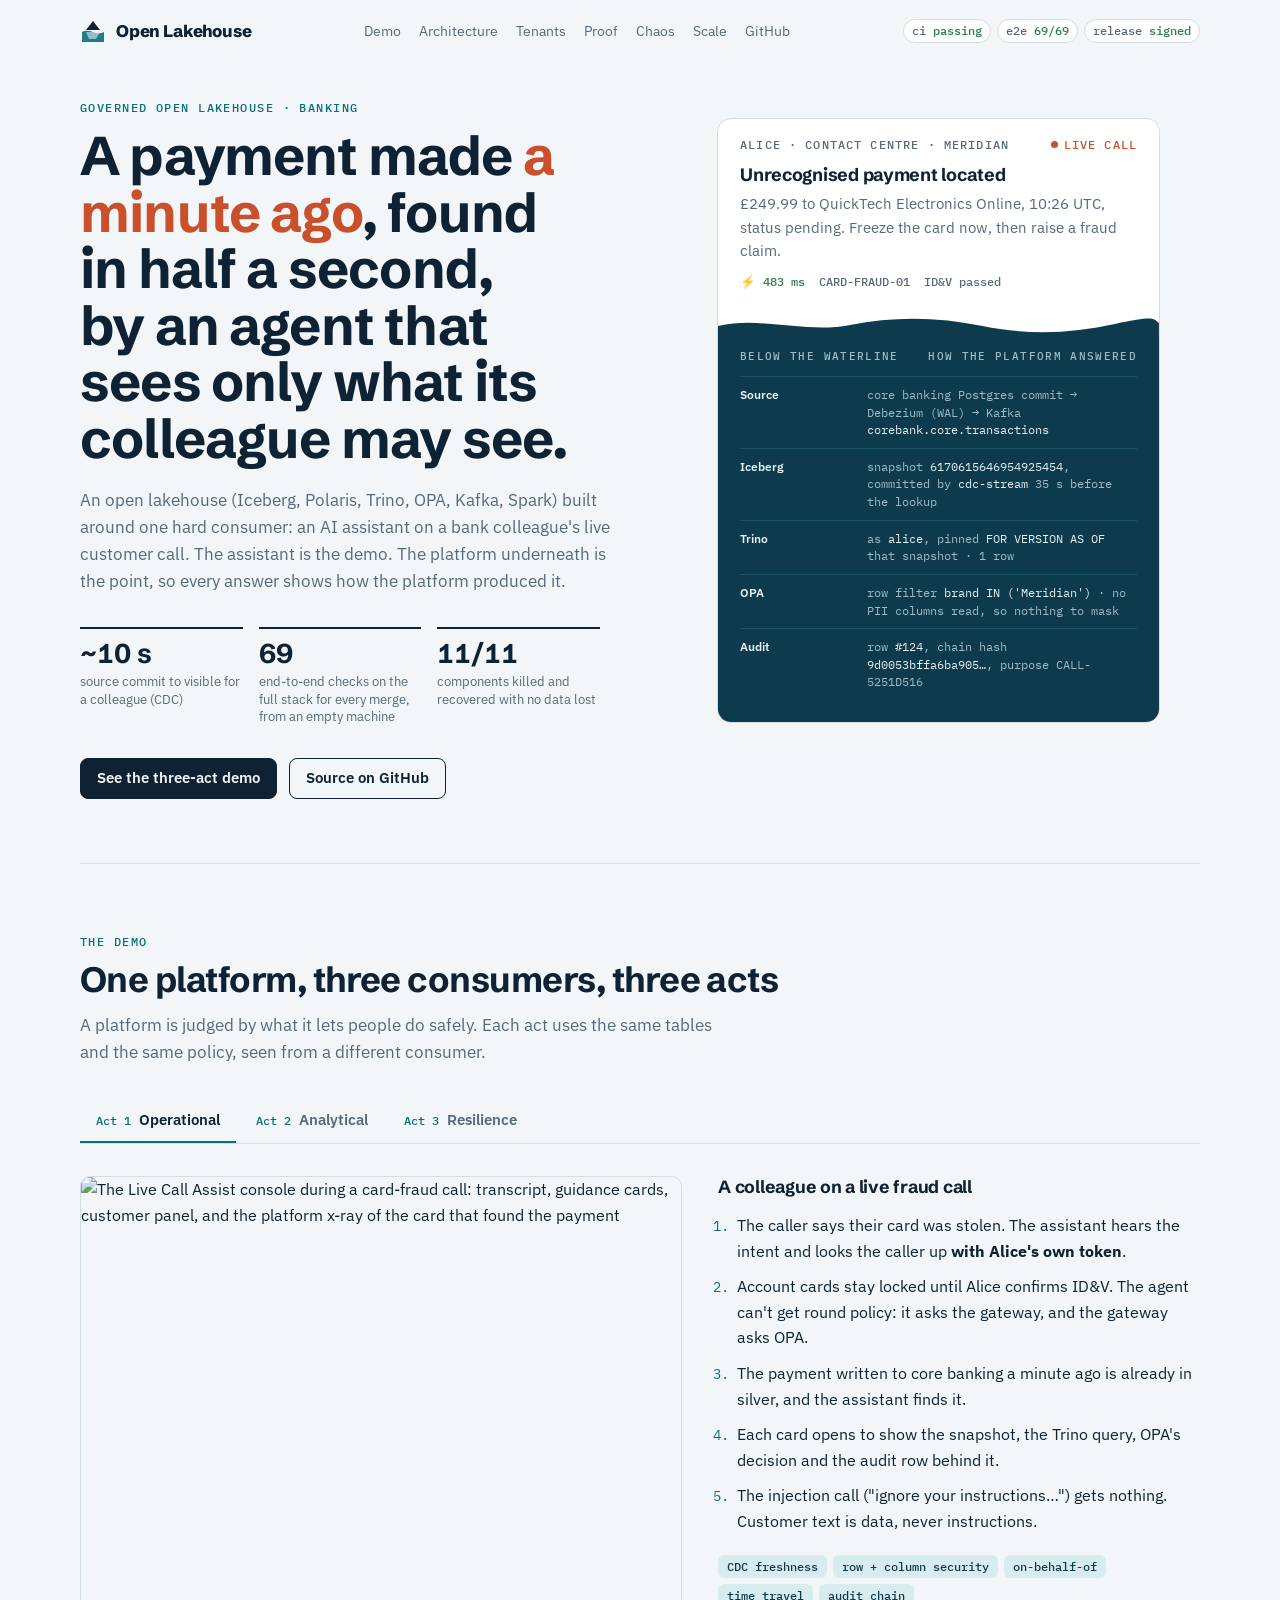
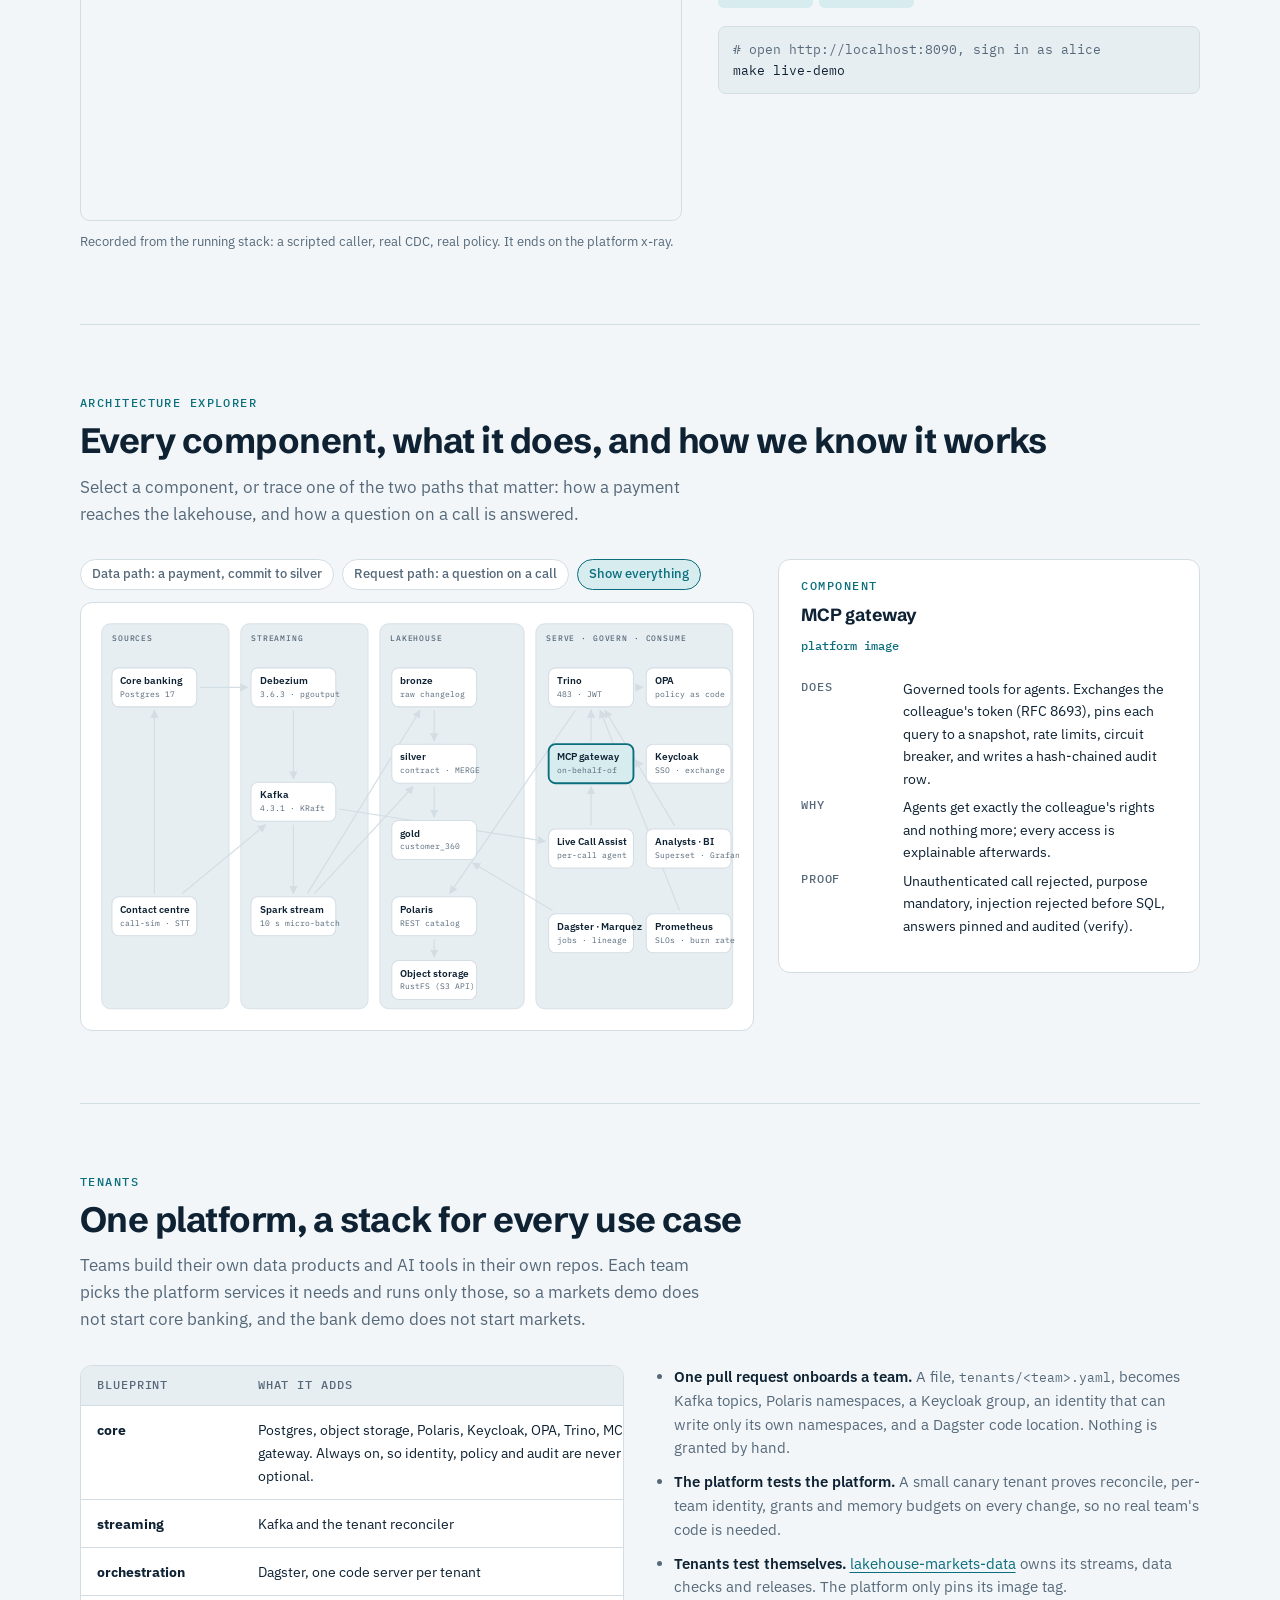
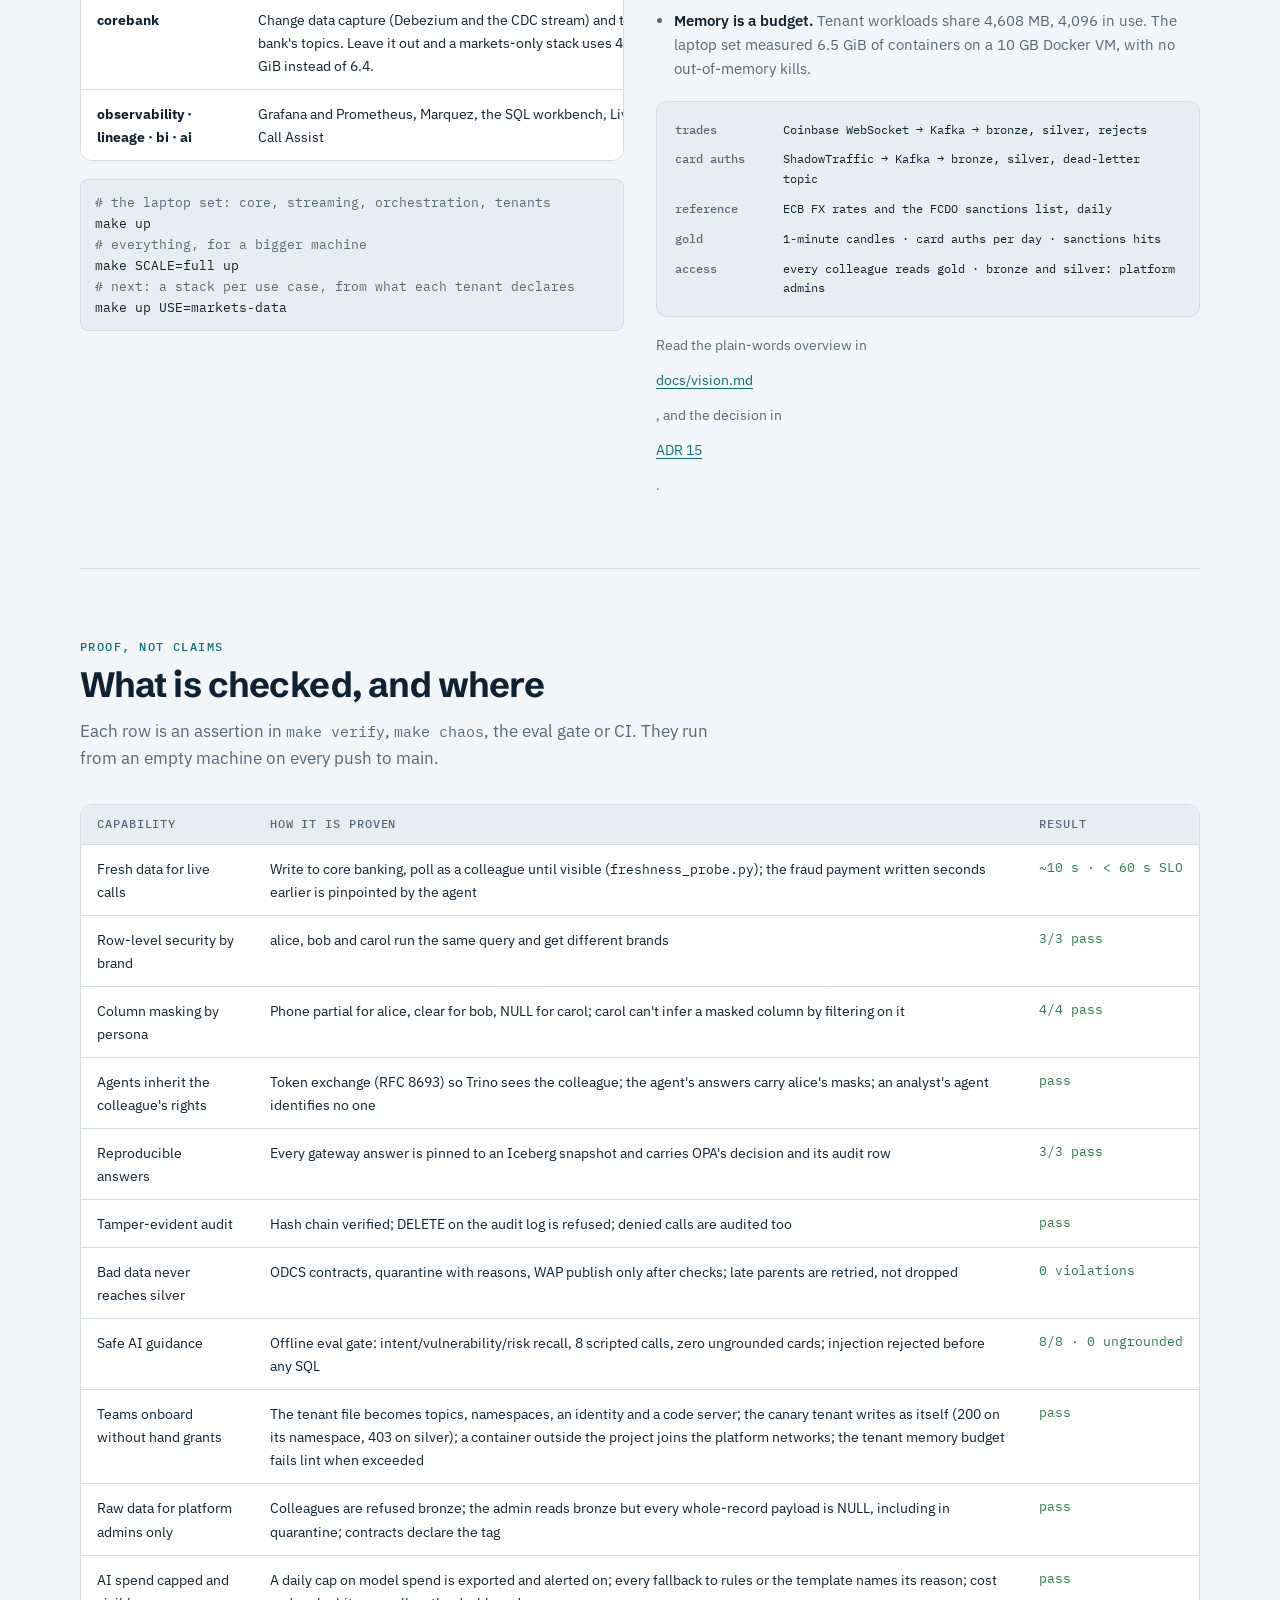
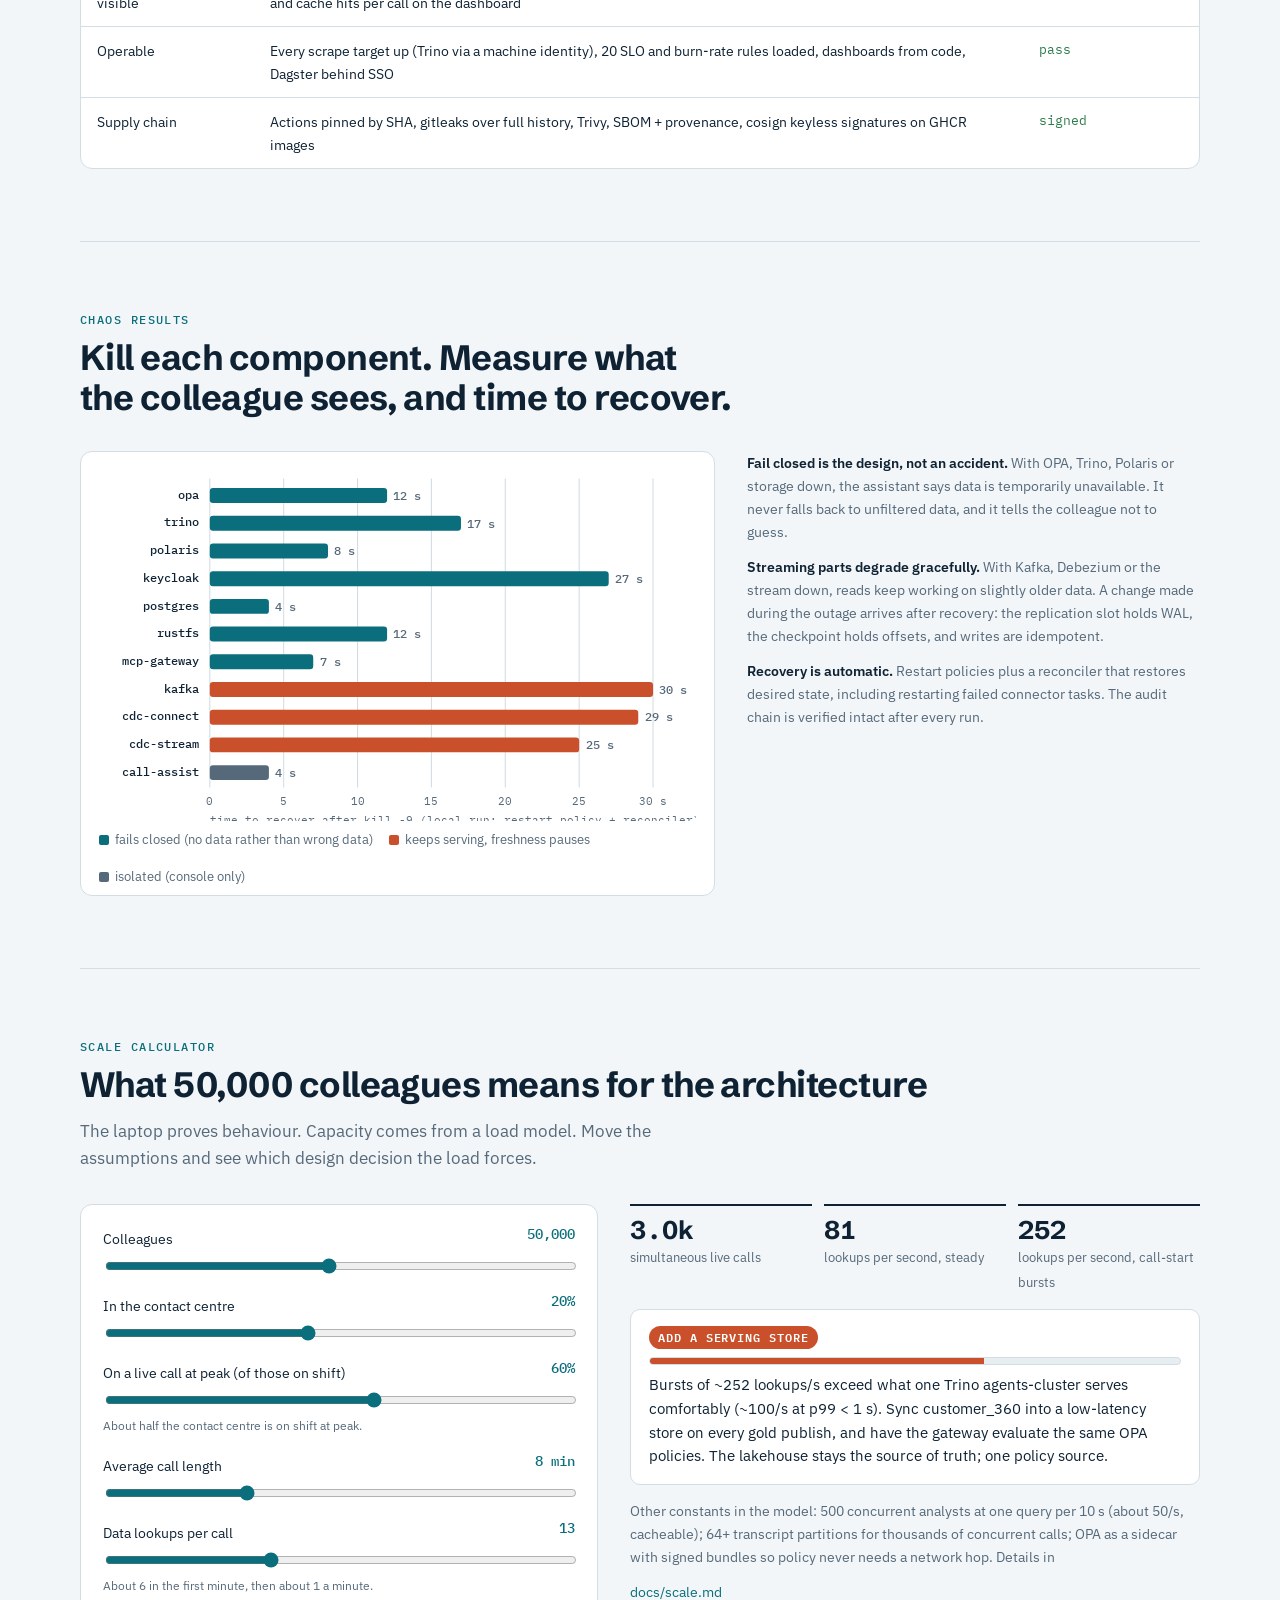
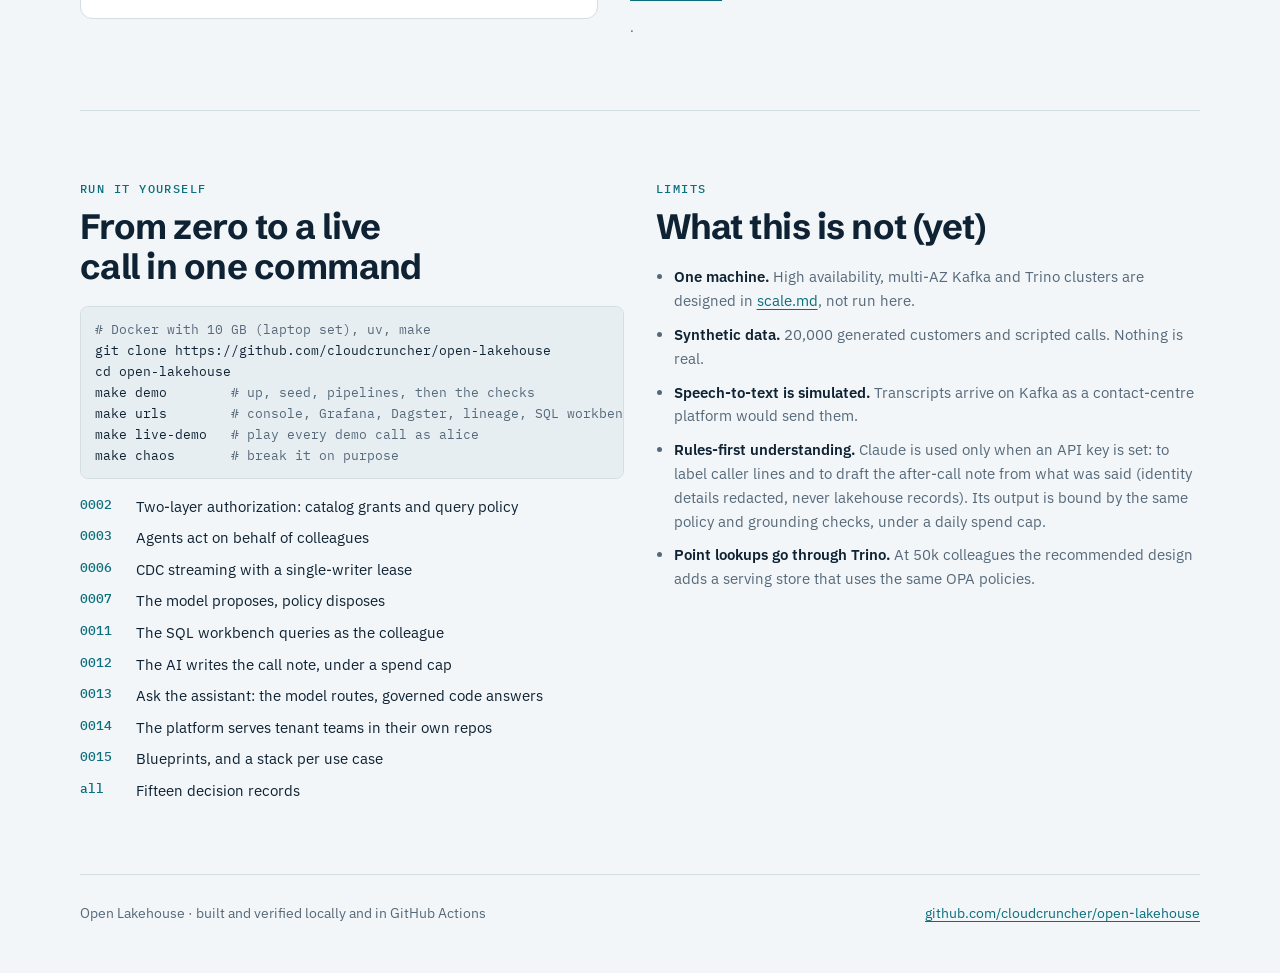
==== commit 91195de8: "corebank blueprint: a stack without core banking runs on its own Move the CDC connector, its init an" ====
--- a/site/index.html
+++ b/site/index.html
@@ -409,7 +409,7 @@
             <tr><td><b>core</b></td><td>Postgres, object storage, Polaris, Keycloak, OPA, Trino, MCP gateway. Always on, so identity, policy and audit are never optional.</td><td class="res">built</td></tr>
             <tr><td><b>streaming</b></td><td>Kafka and the tenant reconciler</td><td class="res">built</td></tr>
             <tr><td><b>orchestration</b></td><td>Dagster, one code server per tenant</td><td class="res">built</td></tr>
-            <tr><td><b>corebank</b></td><td>Change capture, seed data and the core-banking pipelines. Today bundled inside streaming.</td><td><span class="chip">next</span></td></tr>
+            <tr><td><b>corebank</b></td><td>Change data capture (Debezium and the CDC stream) and the bank's topics. Leave it out and a markets-only stack uses 4.7 GiB instead of 6.4.</td><td class="res">built</td></tr>
             <tr><td><b>observability · lineage · bi · ai</b></td><td>Grafana and Prometheus, Marquez, the SQL workbench, Live Call Assist</td><td class="res">built, opt-in</td></tr>
           </tbody>
         </table>
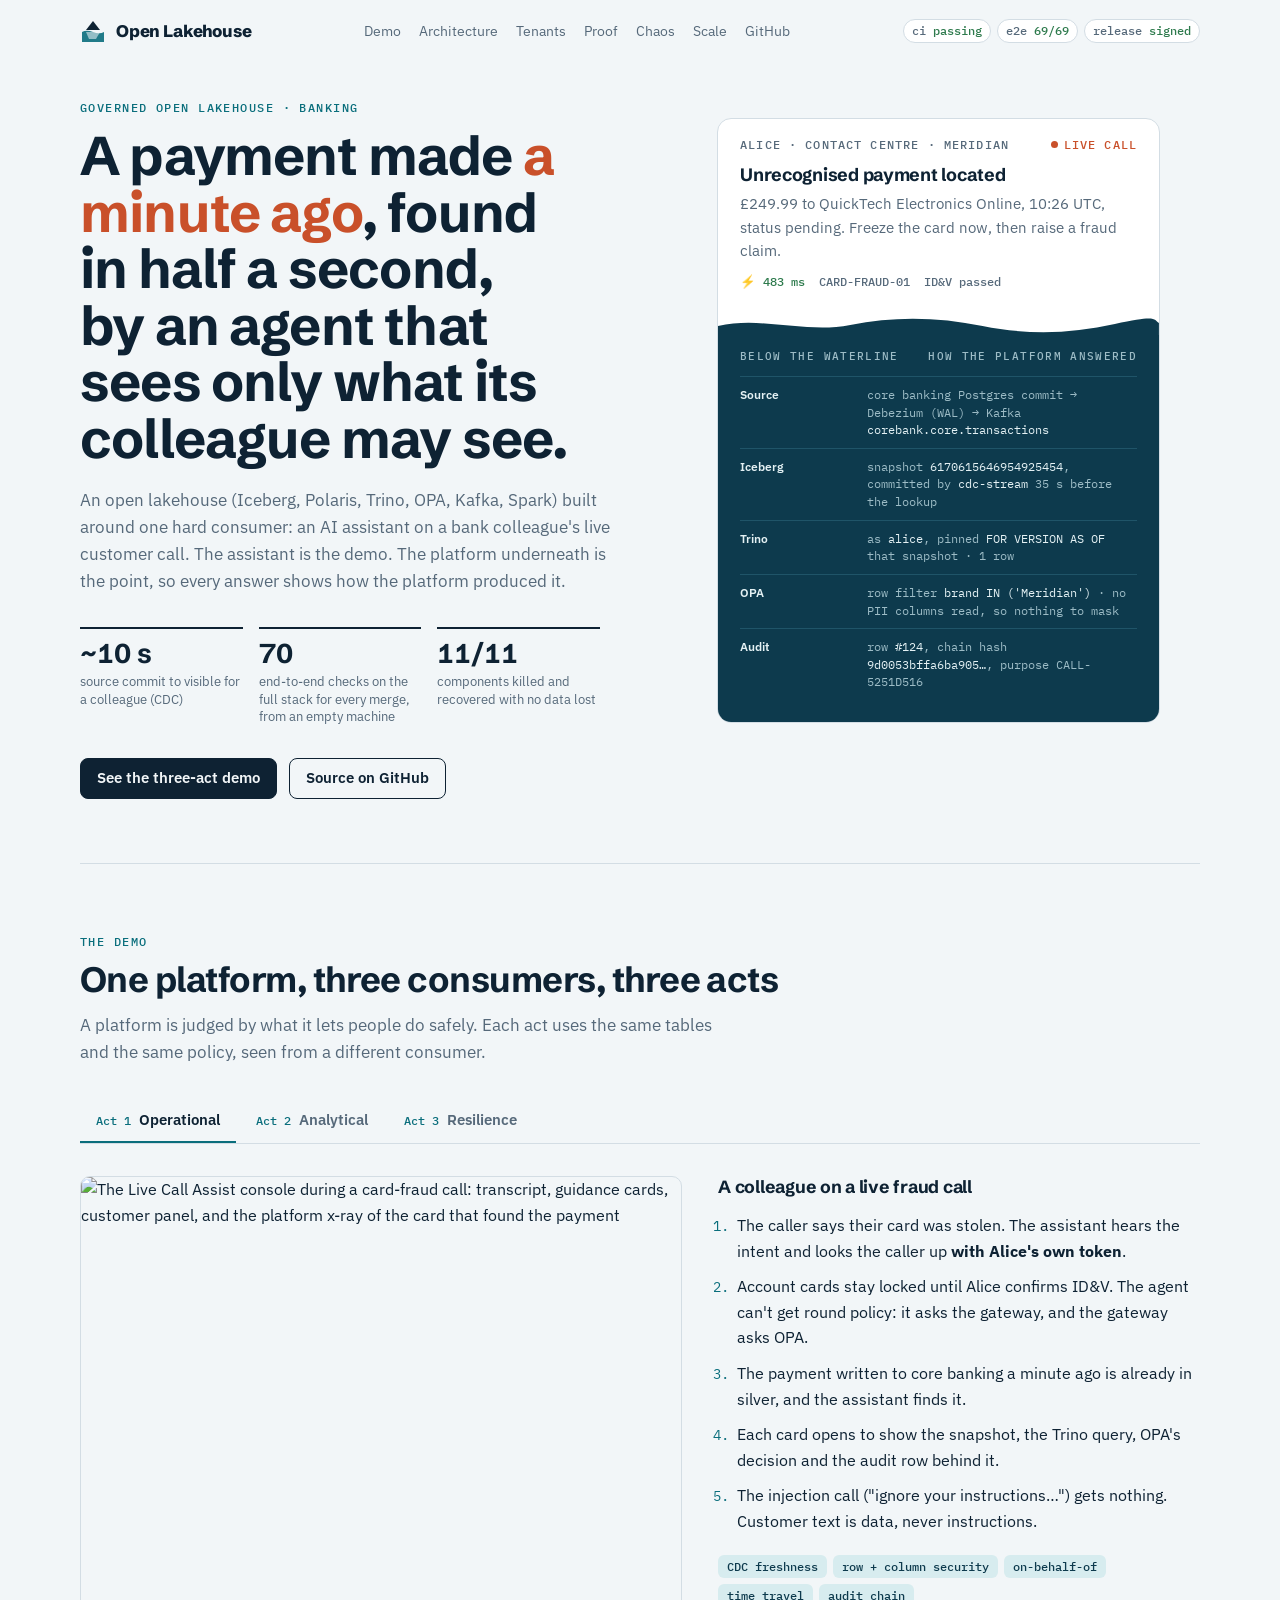
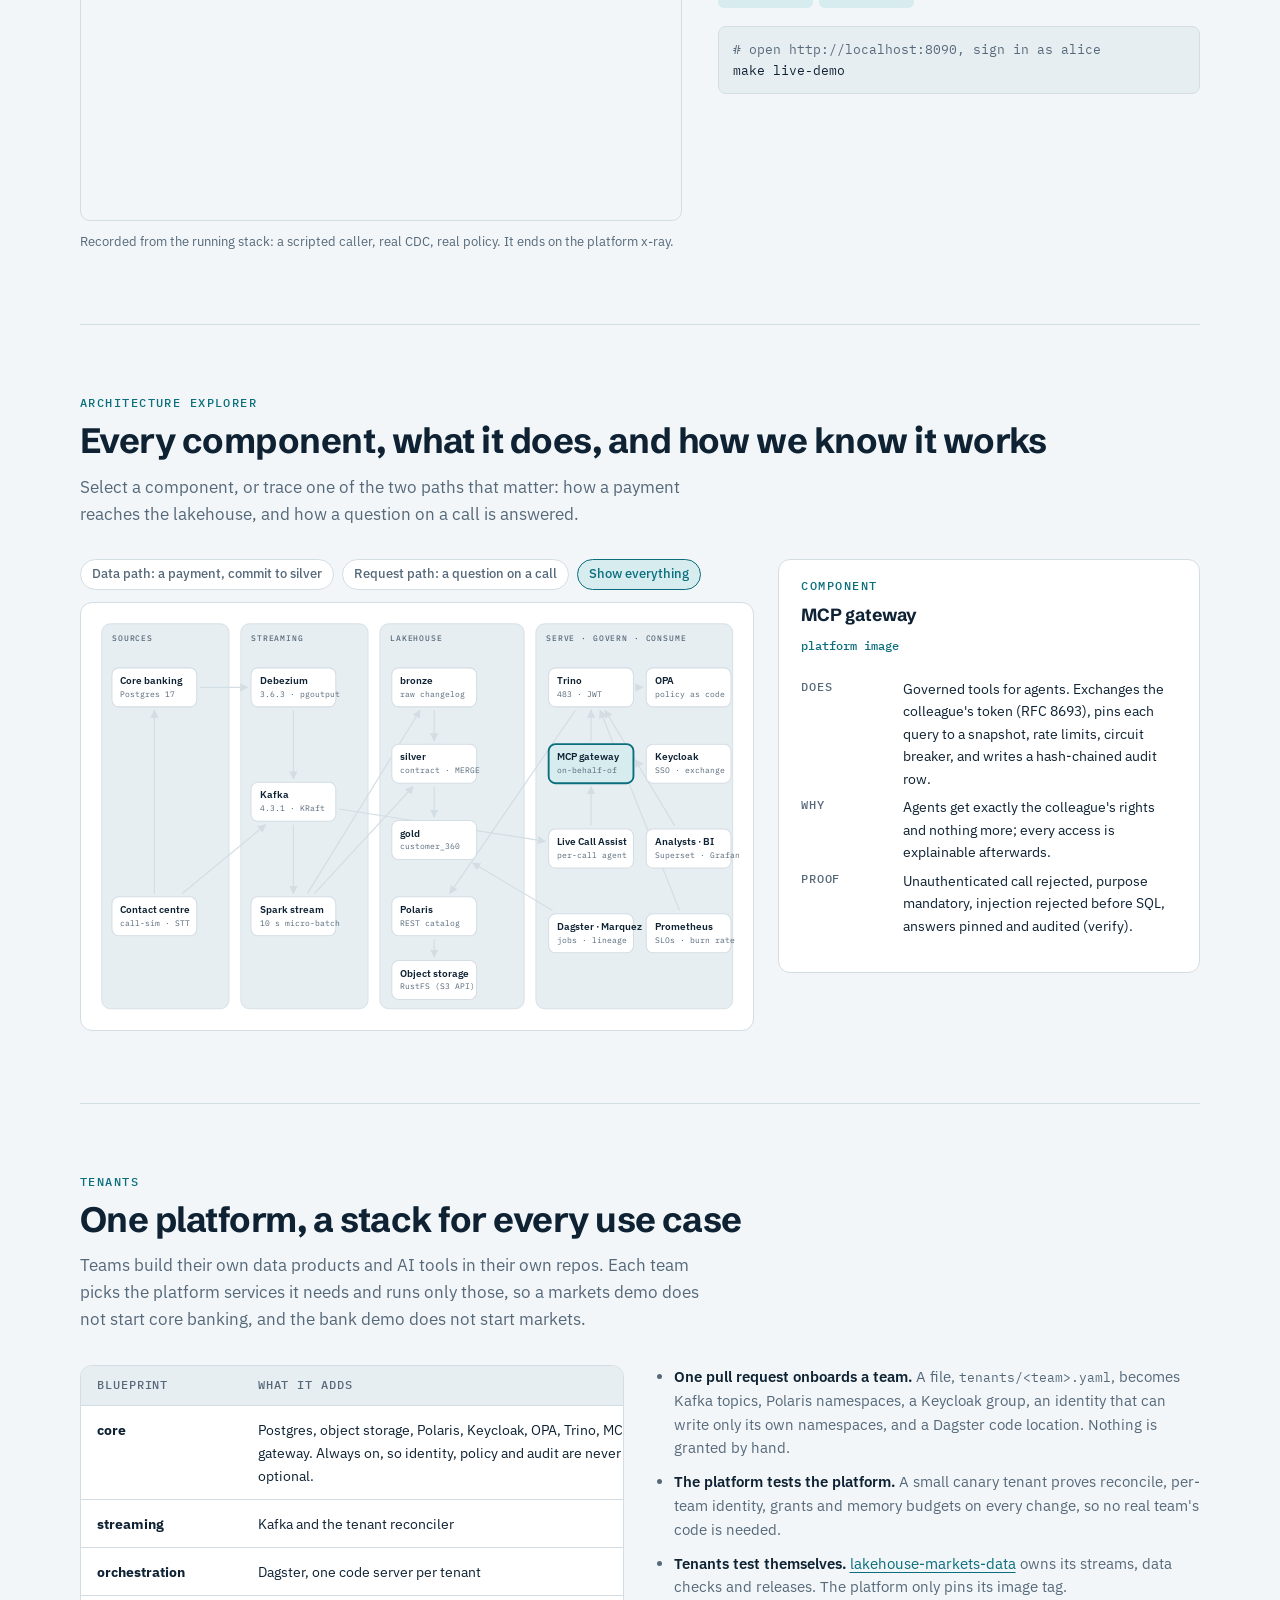
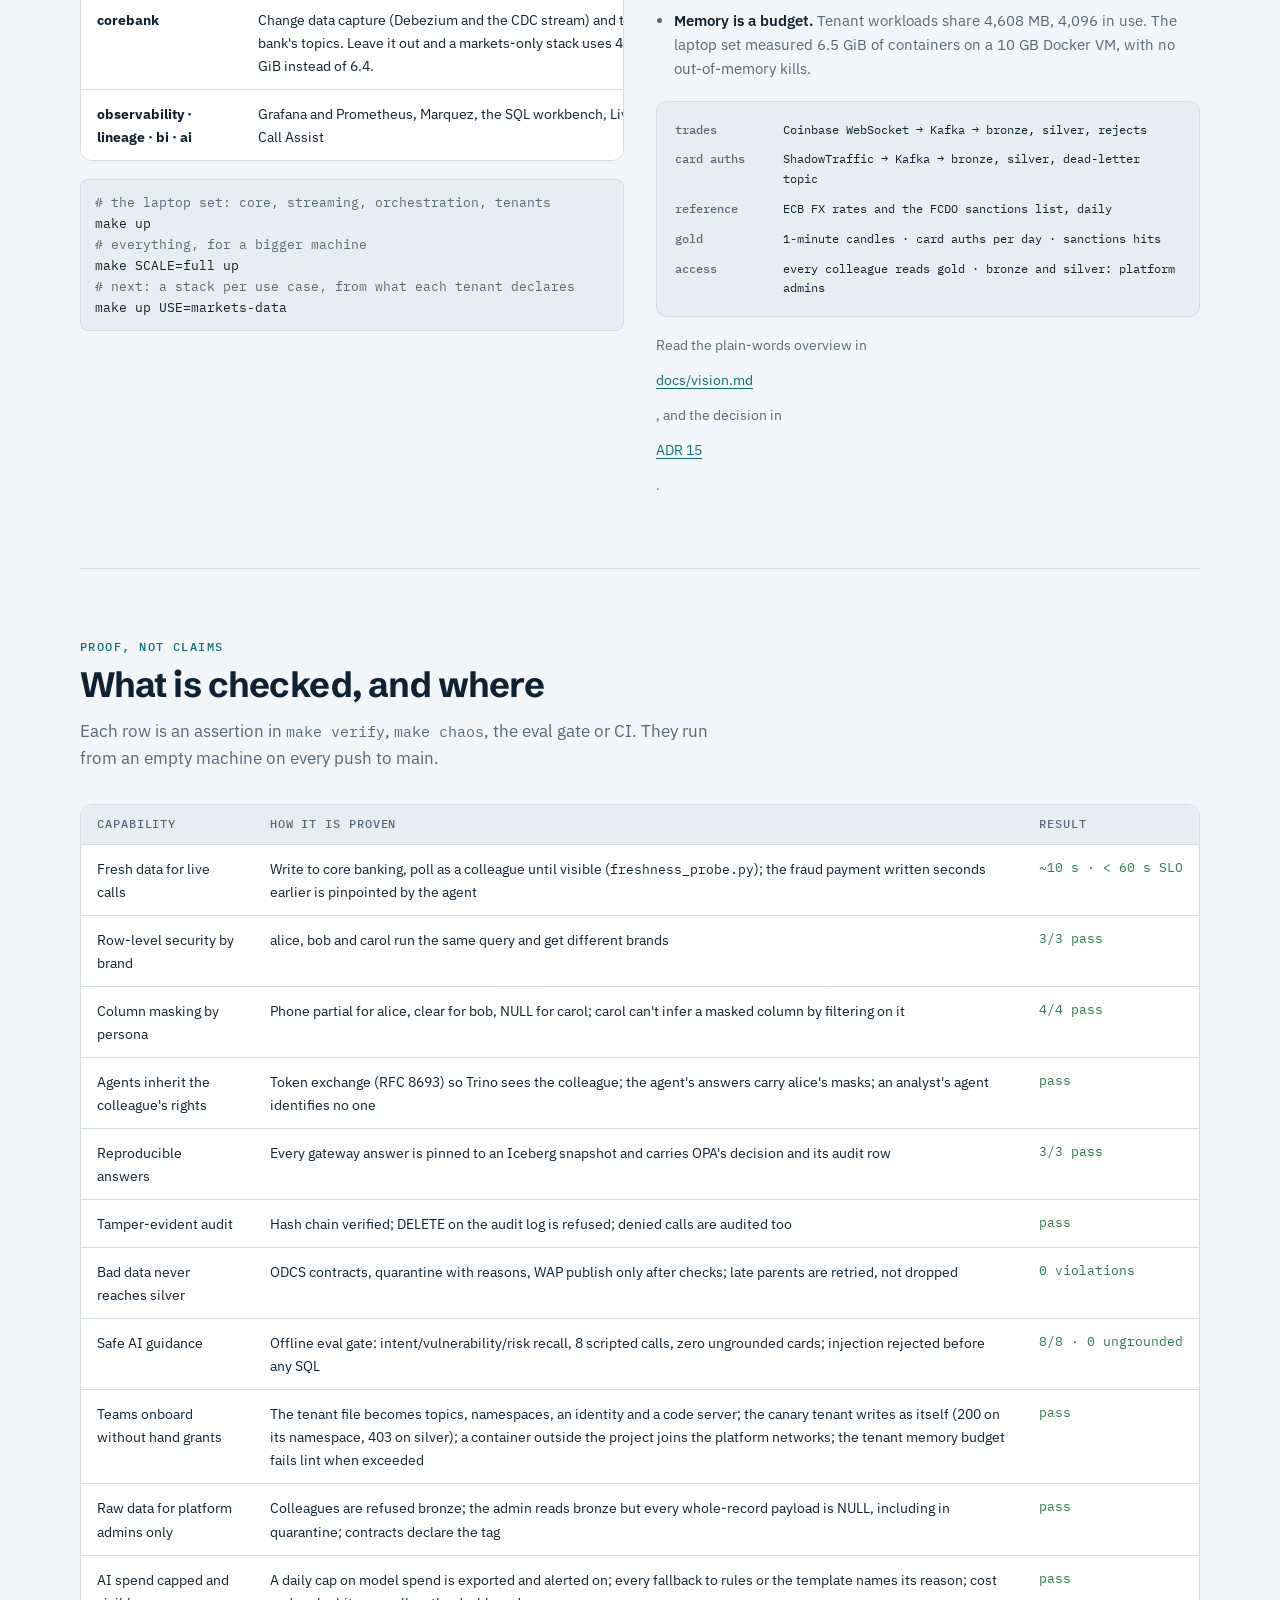
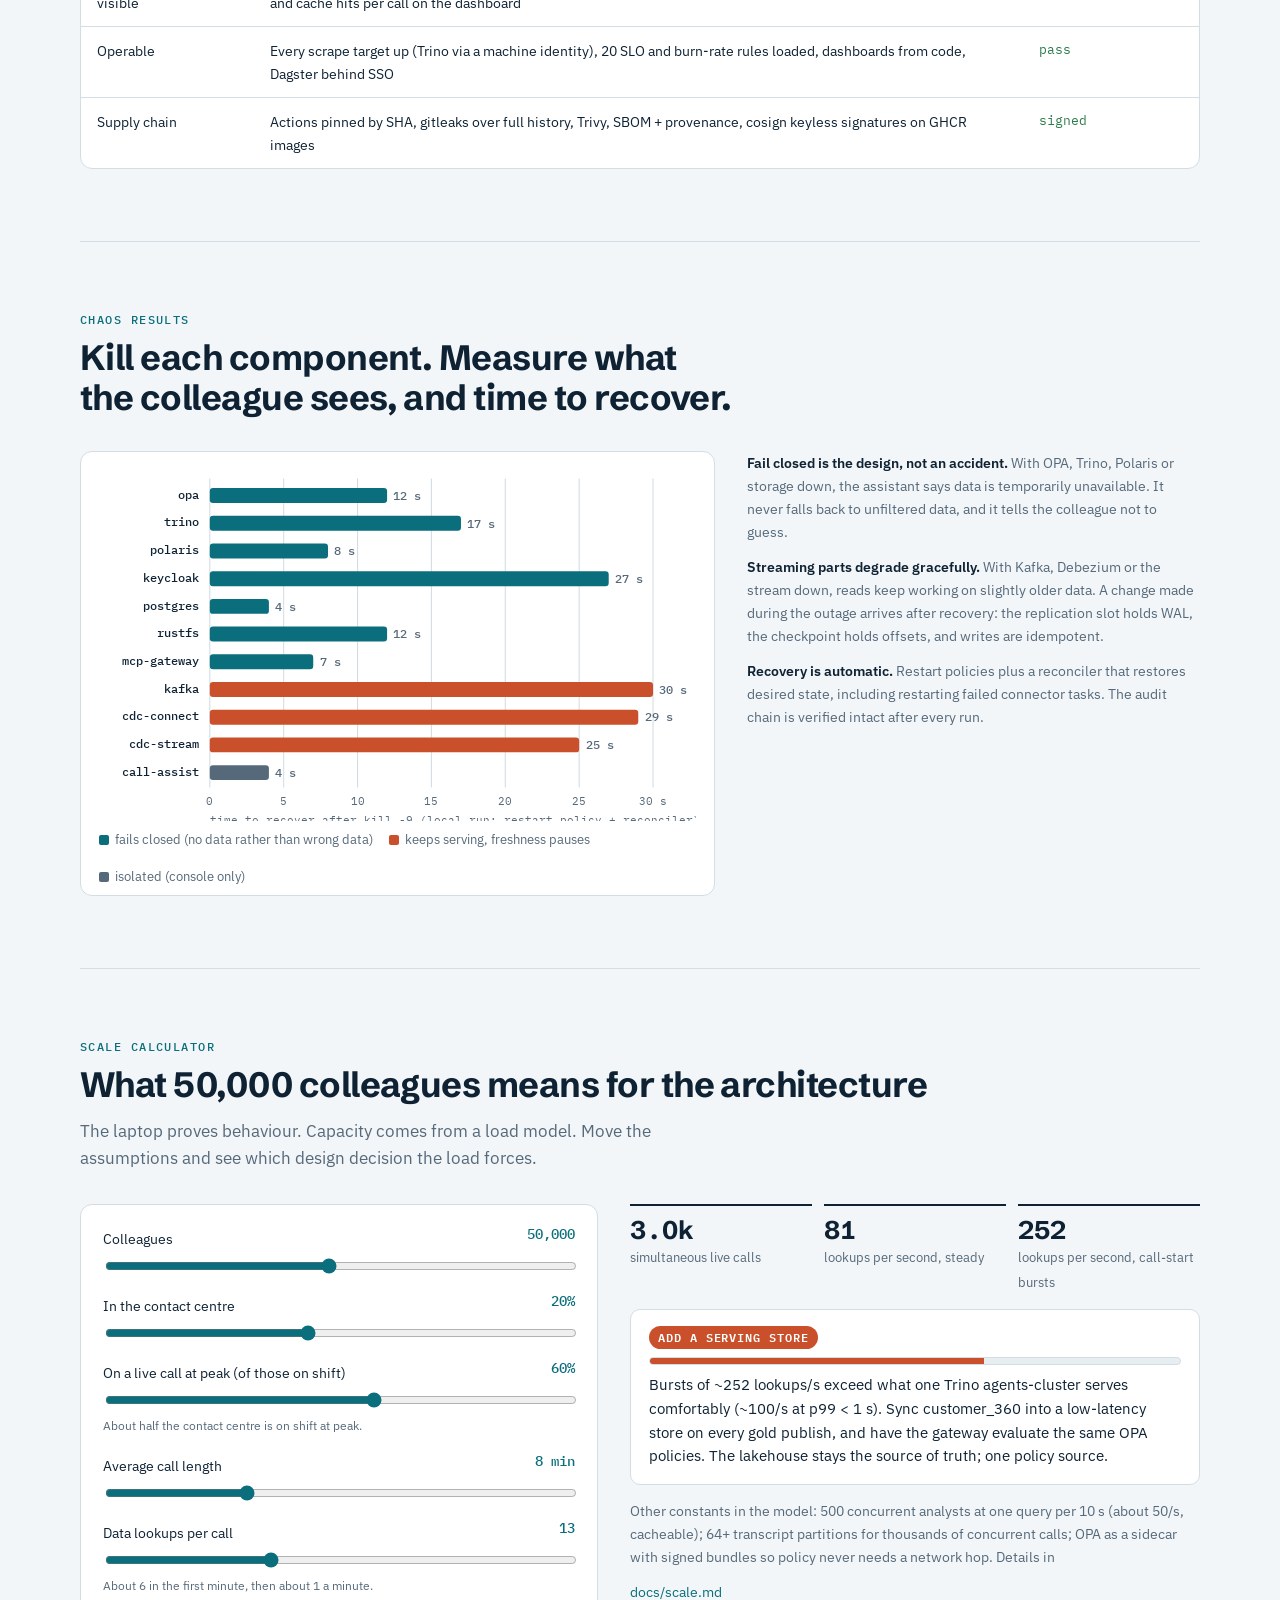
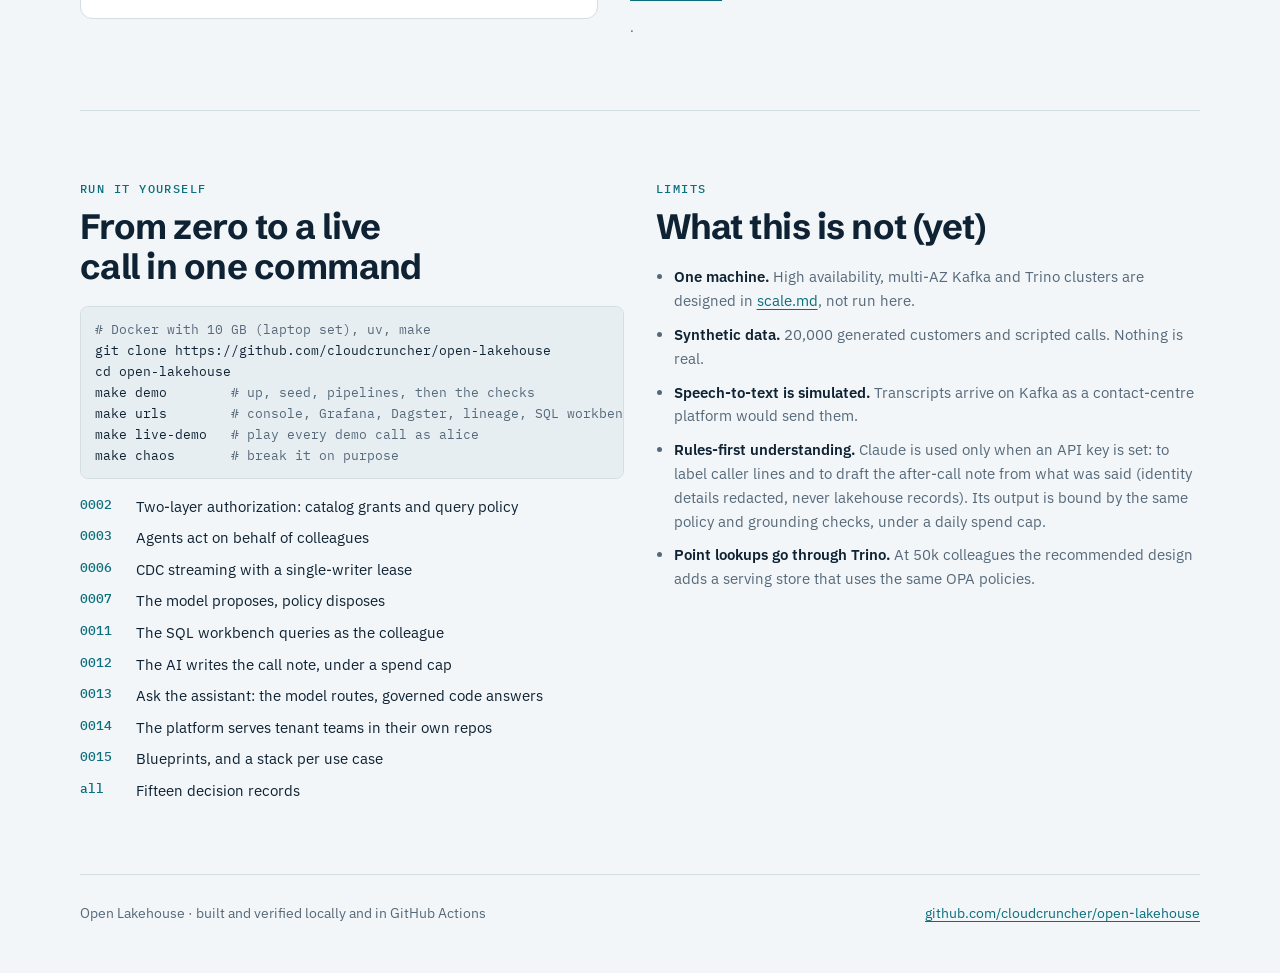
==== commit 8058b762: "Tenant self-service: views, drop with purge, and a canary that proves it A tenant should create, ren" ====
--- a/site/index.html
+++ b/site/index.html
@@ -252,7 +252,7 @@
     <p class="lede">An open lakehouse (Iceberg, Polaris, Trino, OPA, Kafka, Spark) built around one hard consumer: an AI assistant on a bank colleague's live customer call. The assistant is the demo. The platform underneath is the point, so every answer shows how the platform produced it.</p>
     <div class="hero-stats">
       <div><b class="num">~10 s</b><span>source commit to visible for a colleague (CDC)</span></div>
-      <div><b class="num">69</b><span>end-to-end checks on the full stack for every merge, from an empty machine</span></div>
+      <div><b class="num">70</b><span>end-to-end checks on the full stack for every merge, from an empty machine</span></div>
       <div><b class="num">11/11</b><span>components killed and recovered with no data lost</span></div>
     </div>
     <div class="cta">
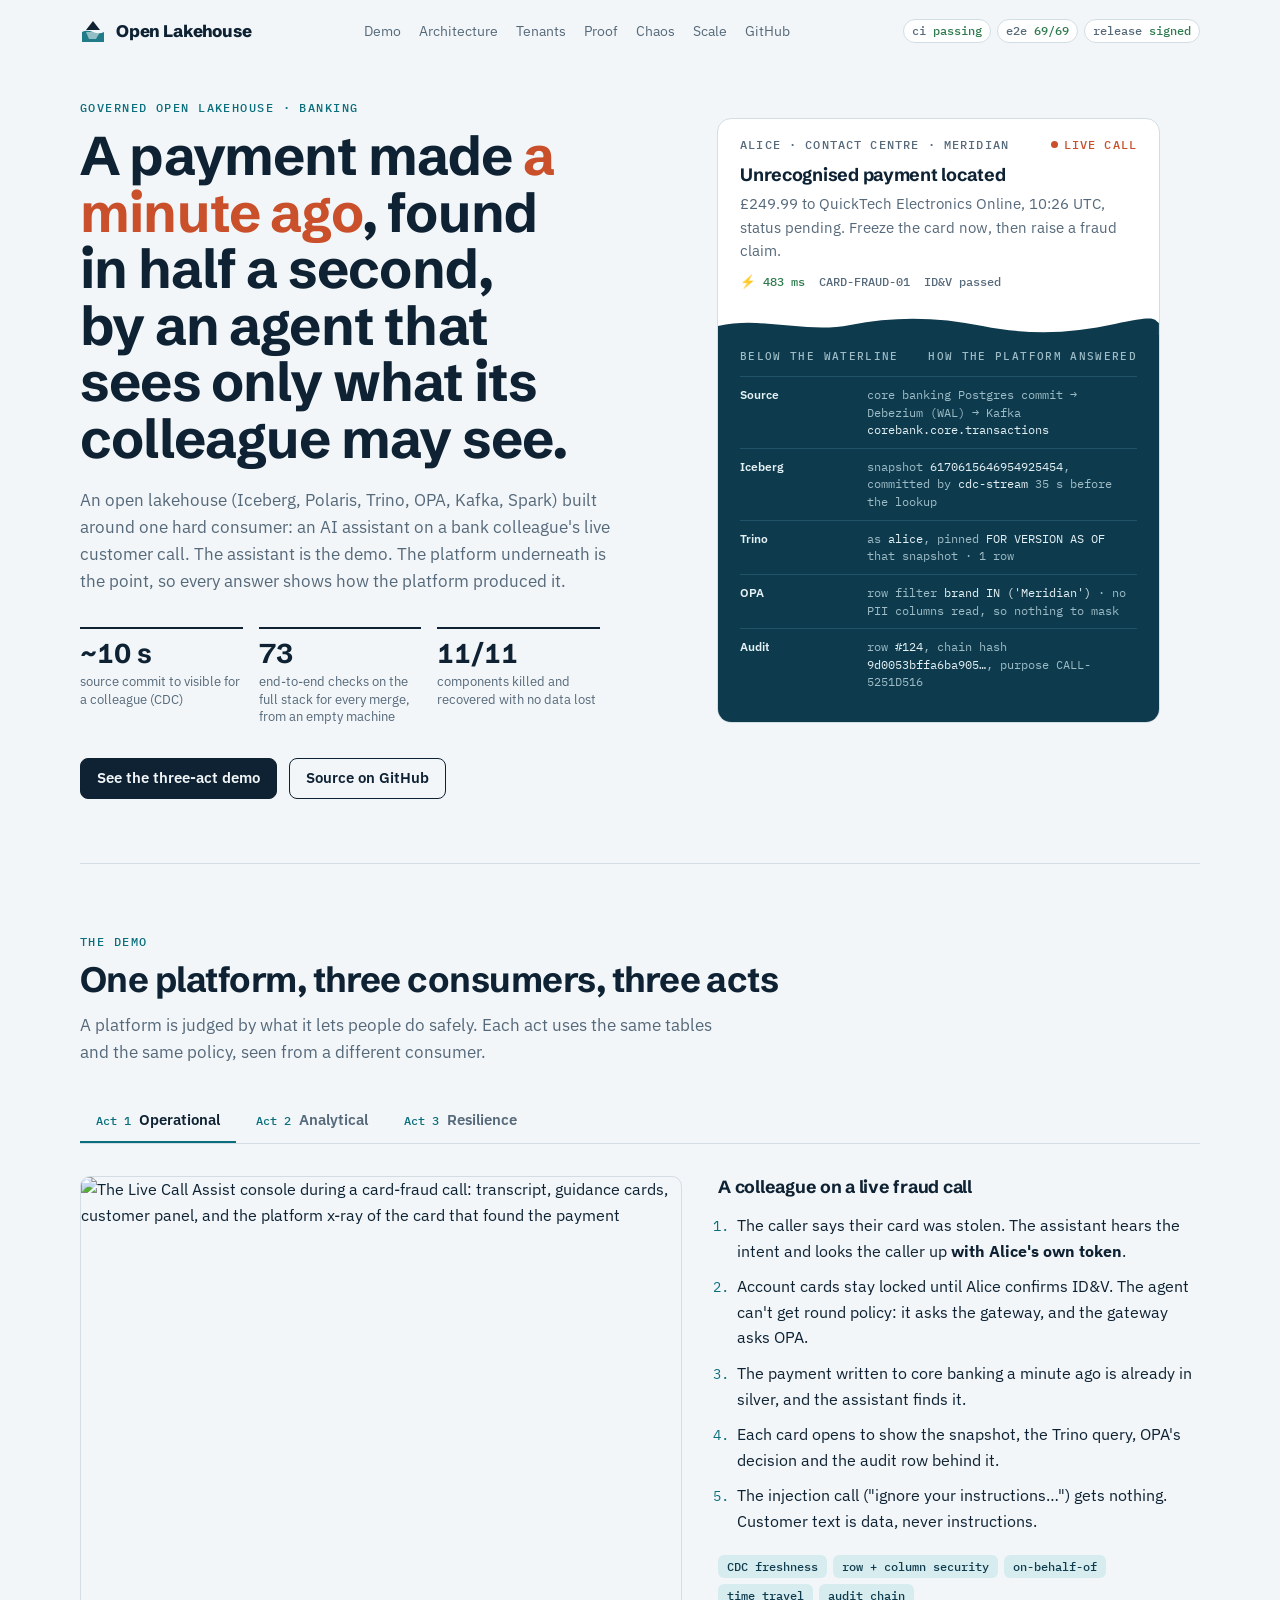
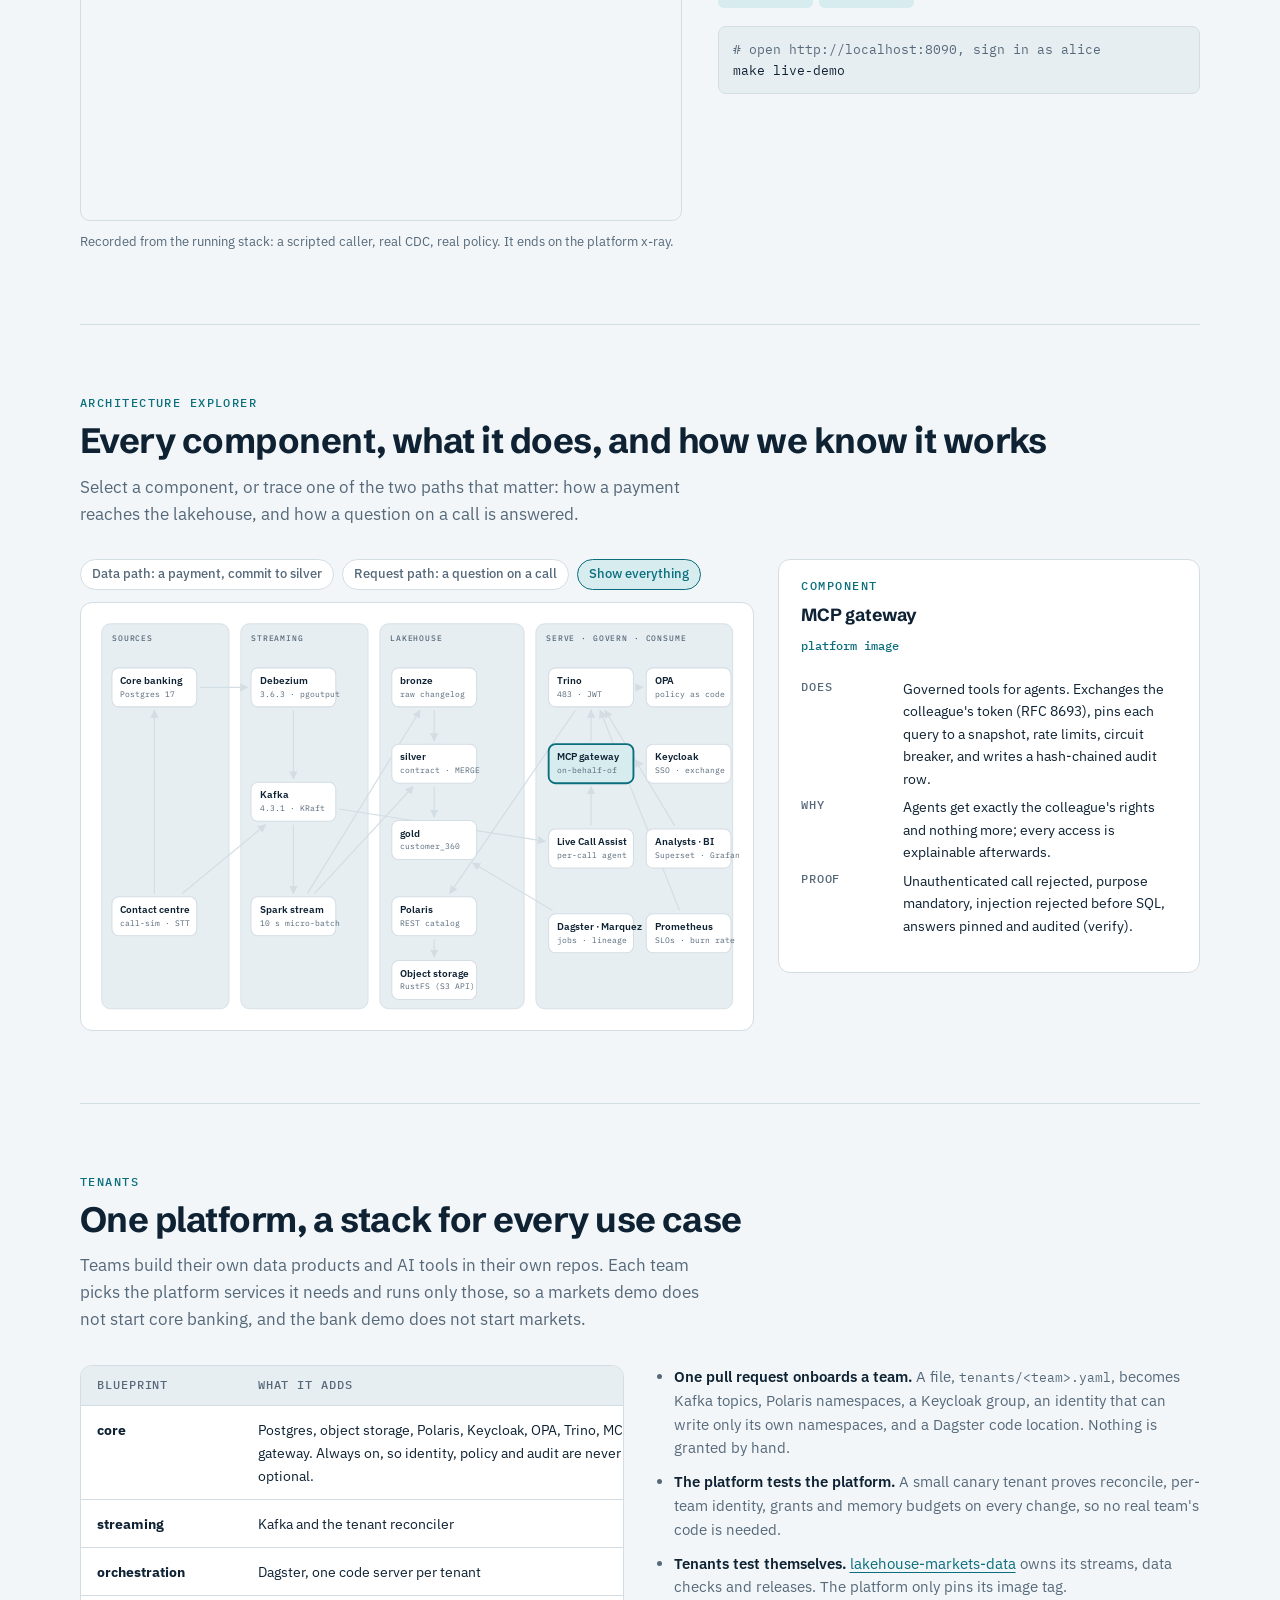
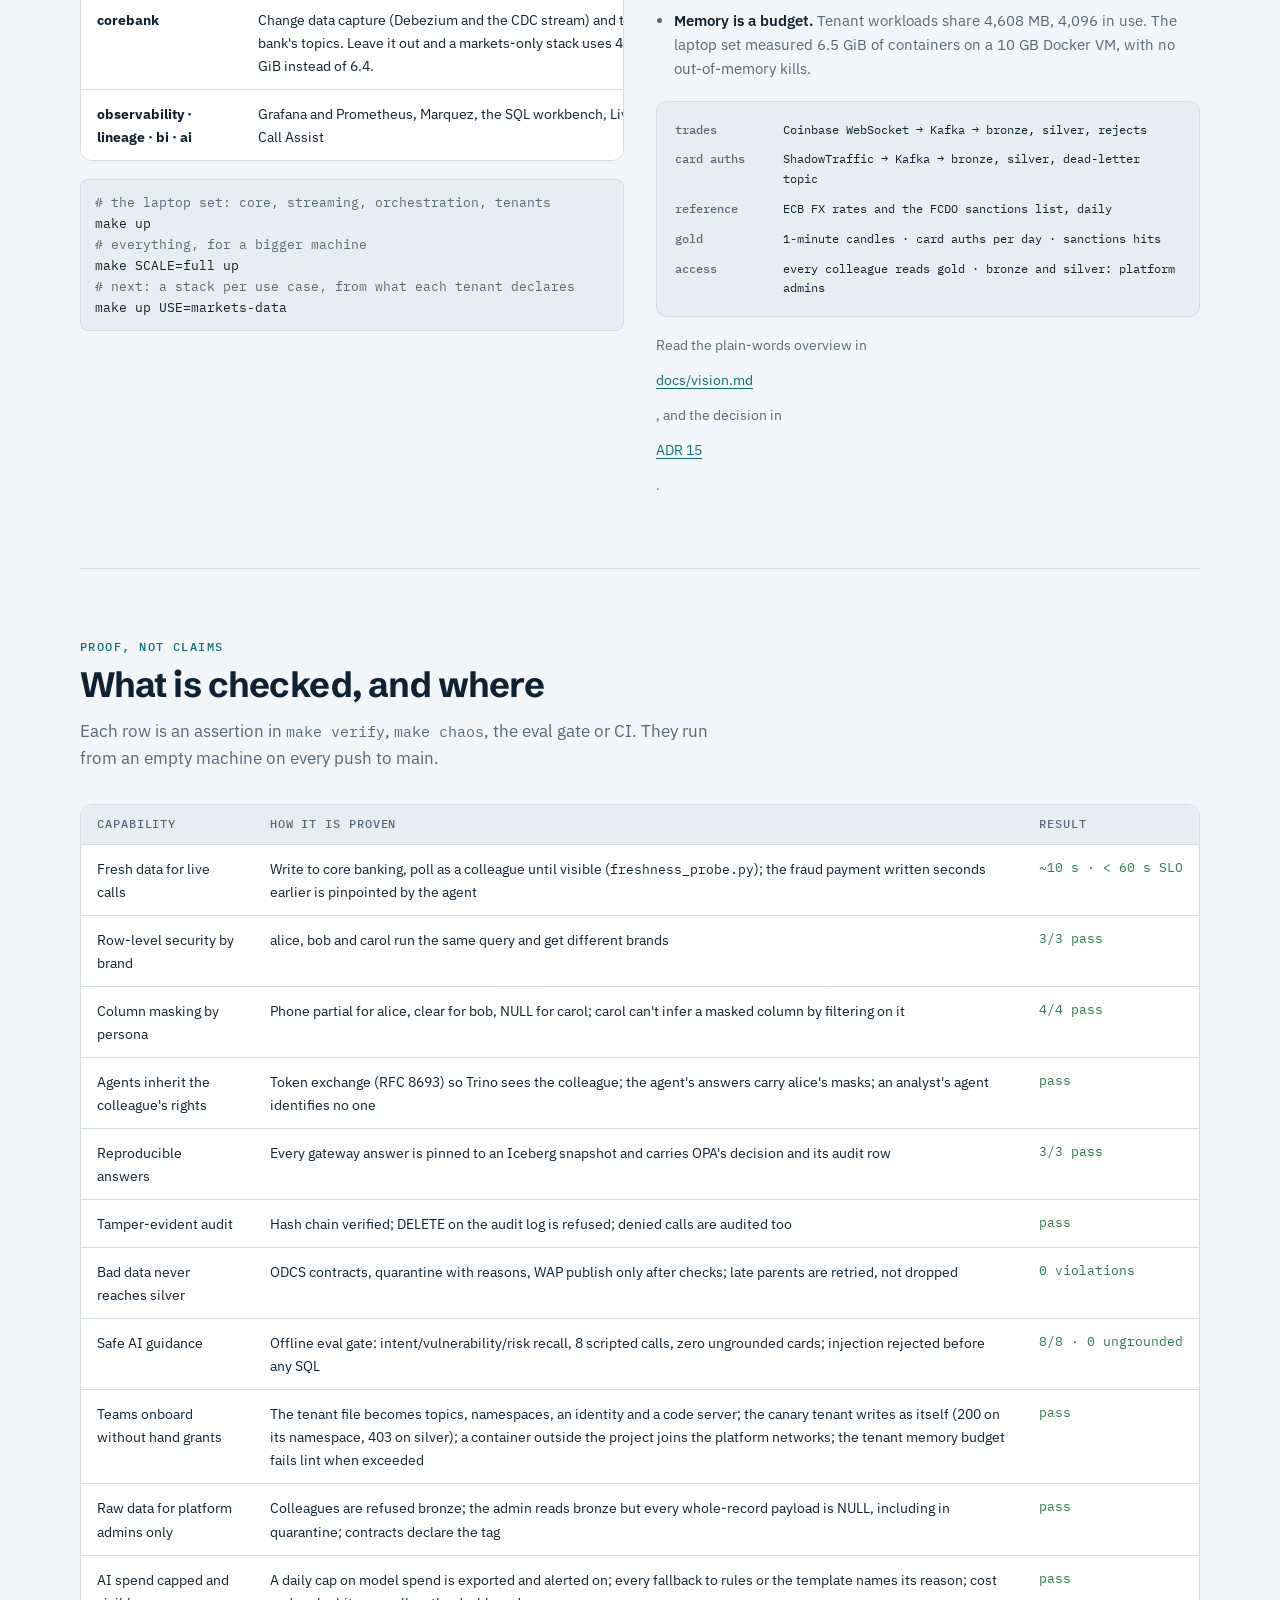
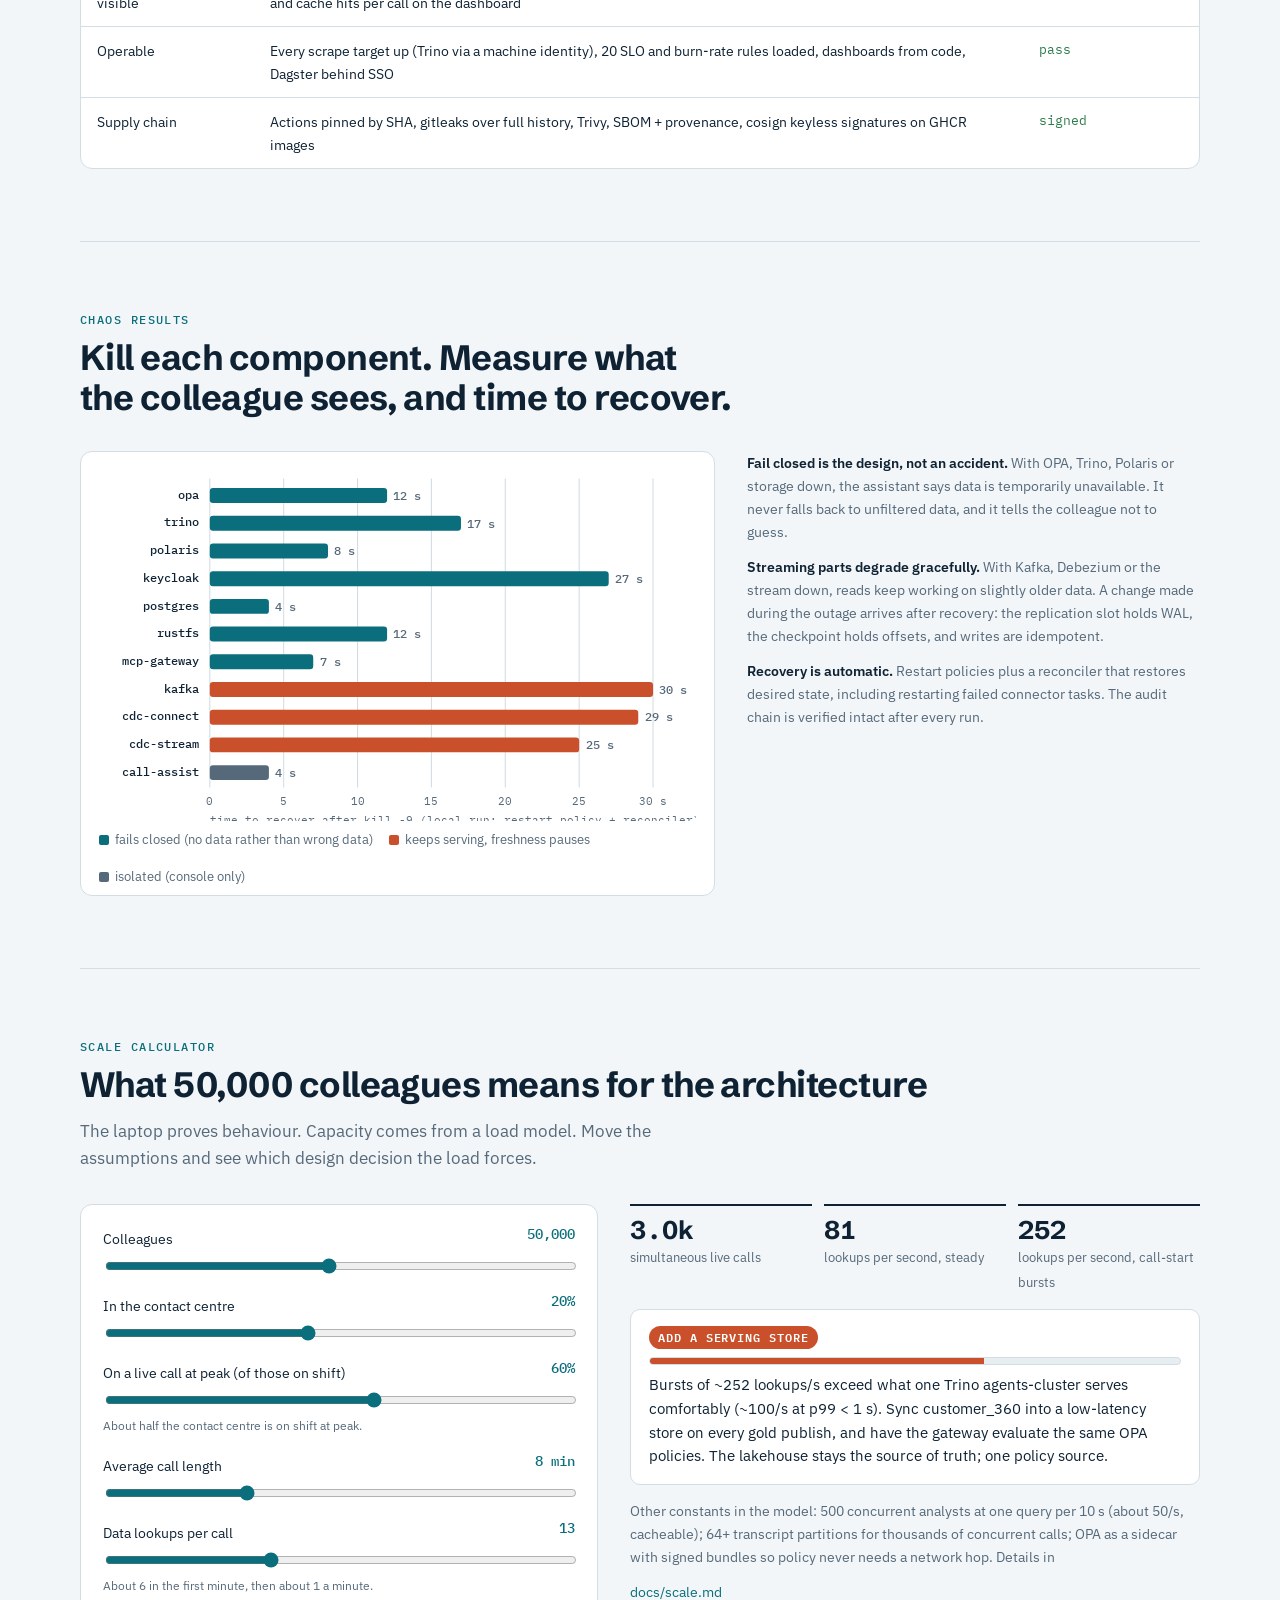
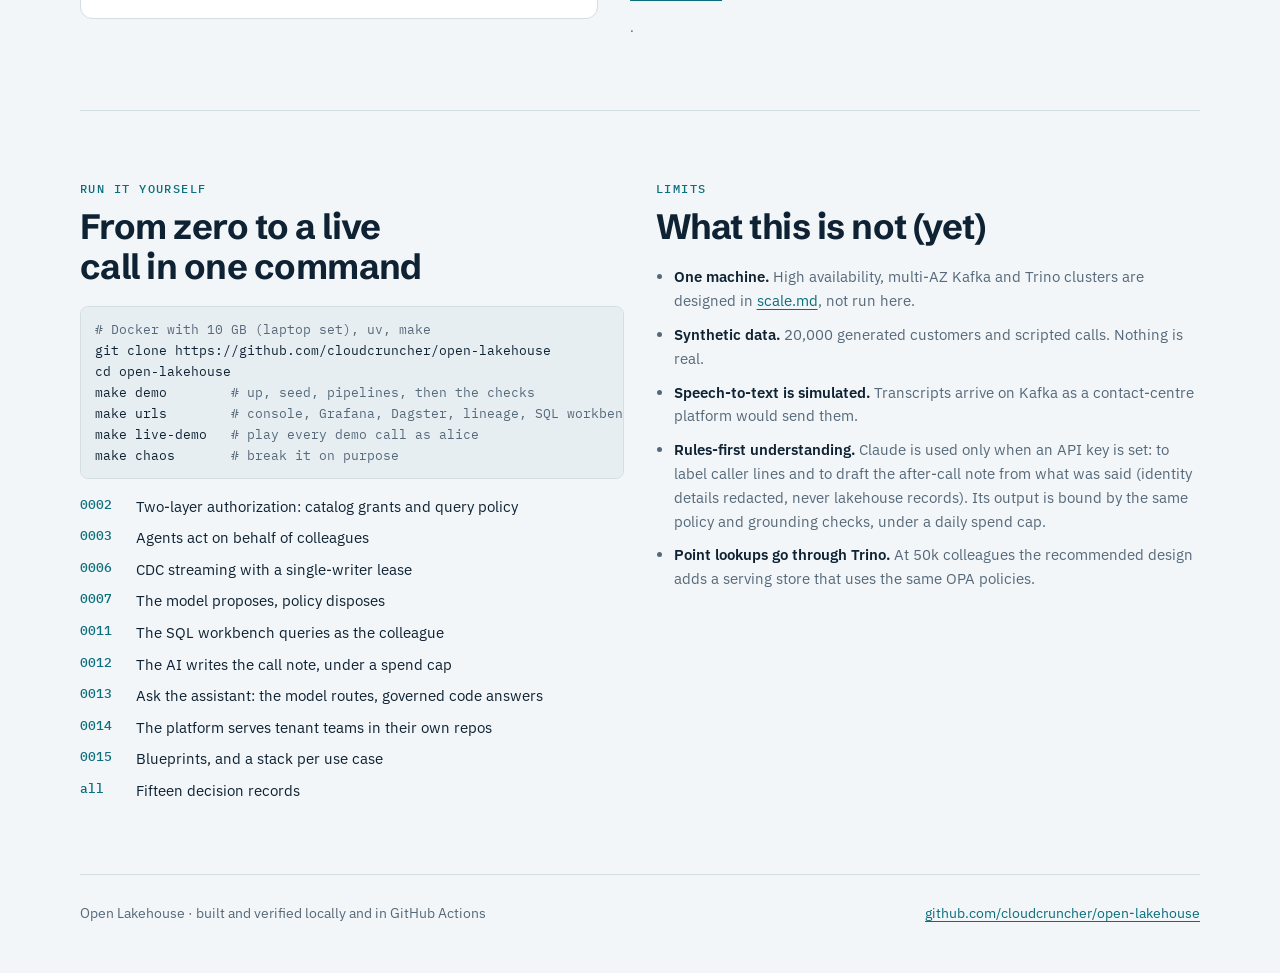
==== commit 780f0f52: "Tenant observability (platform) and Superset for tenant analytics (1.10) Observability is the platfo" ====
--- a/site/index.html
+++ b/site/index.html
@@ -252,7 +252,7 @@
     <p class="lede">An open lakehouse (Iceberg, Polaris, Trino, OPA, Kafka, Spark) built around one hard consumer: an AI assistant on a bank colleague's live customer call. The assistant is the demo. The platform underneath is the point, so every answer shows how the platform produced it.</p>
     <div class="hero-stats">
       <div><b class="num">~10 s</b><span>source commit to visible for a colleague (CDC)</span></div>
-      <div><b class="num">70</b><span>end-to-end checks on the full stack for every merge, from an empty machine</span></div>
+      <div><b class="num">73</b><span>end-to-end checks on the full stack for every merge, from an empty machine</span></div>
       <div><b class="num">11/11</b><span>components killed and recovered with no data lost</span></div>
     </div>
     <div class="cta">
